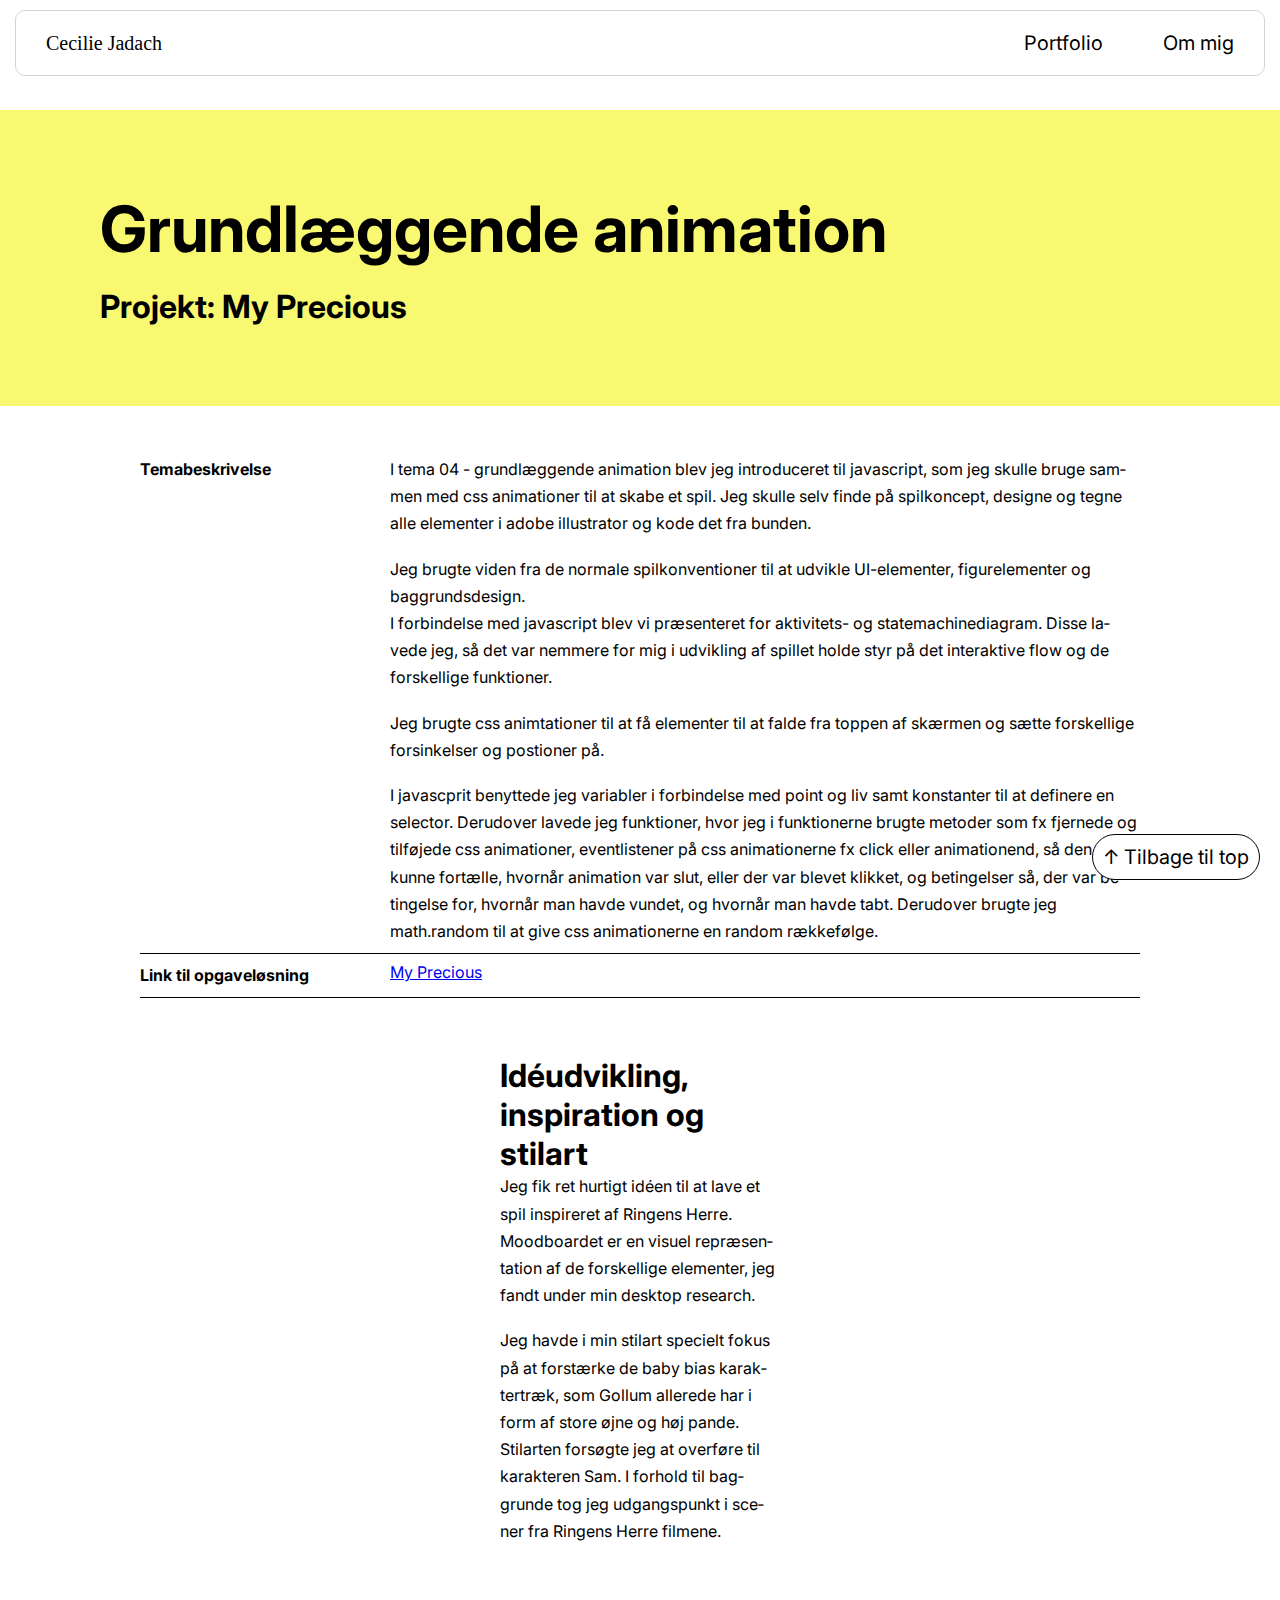
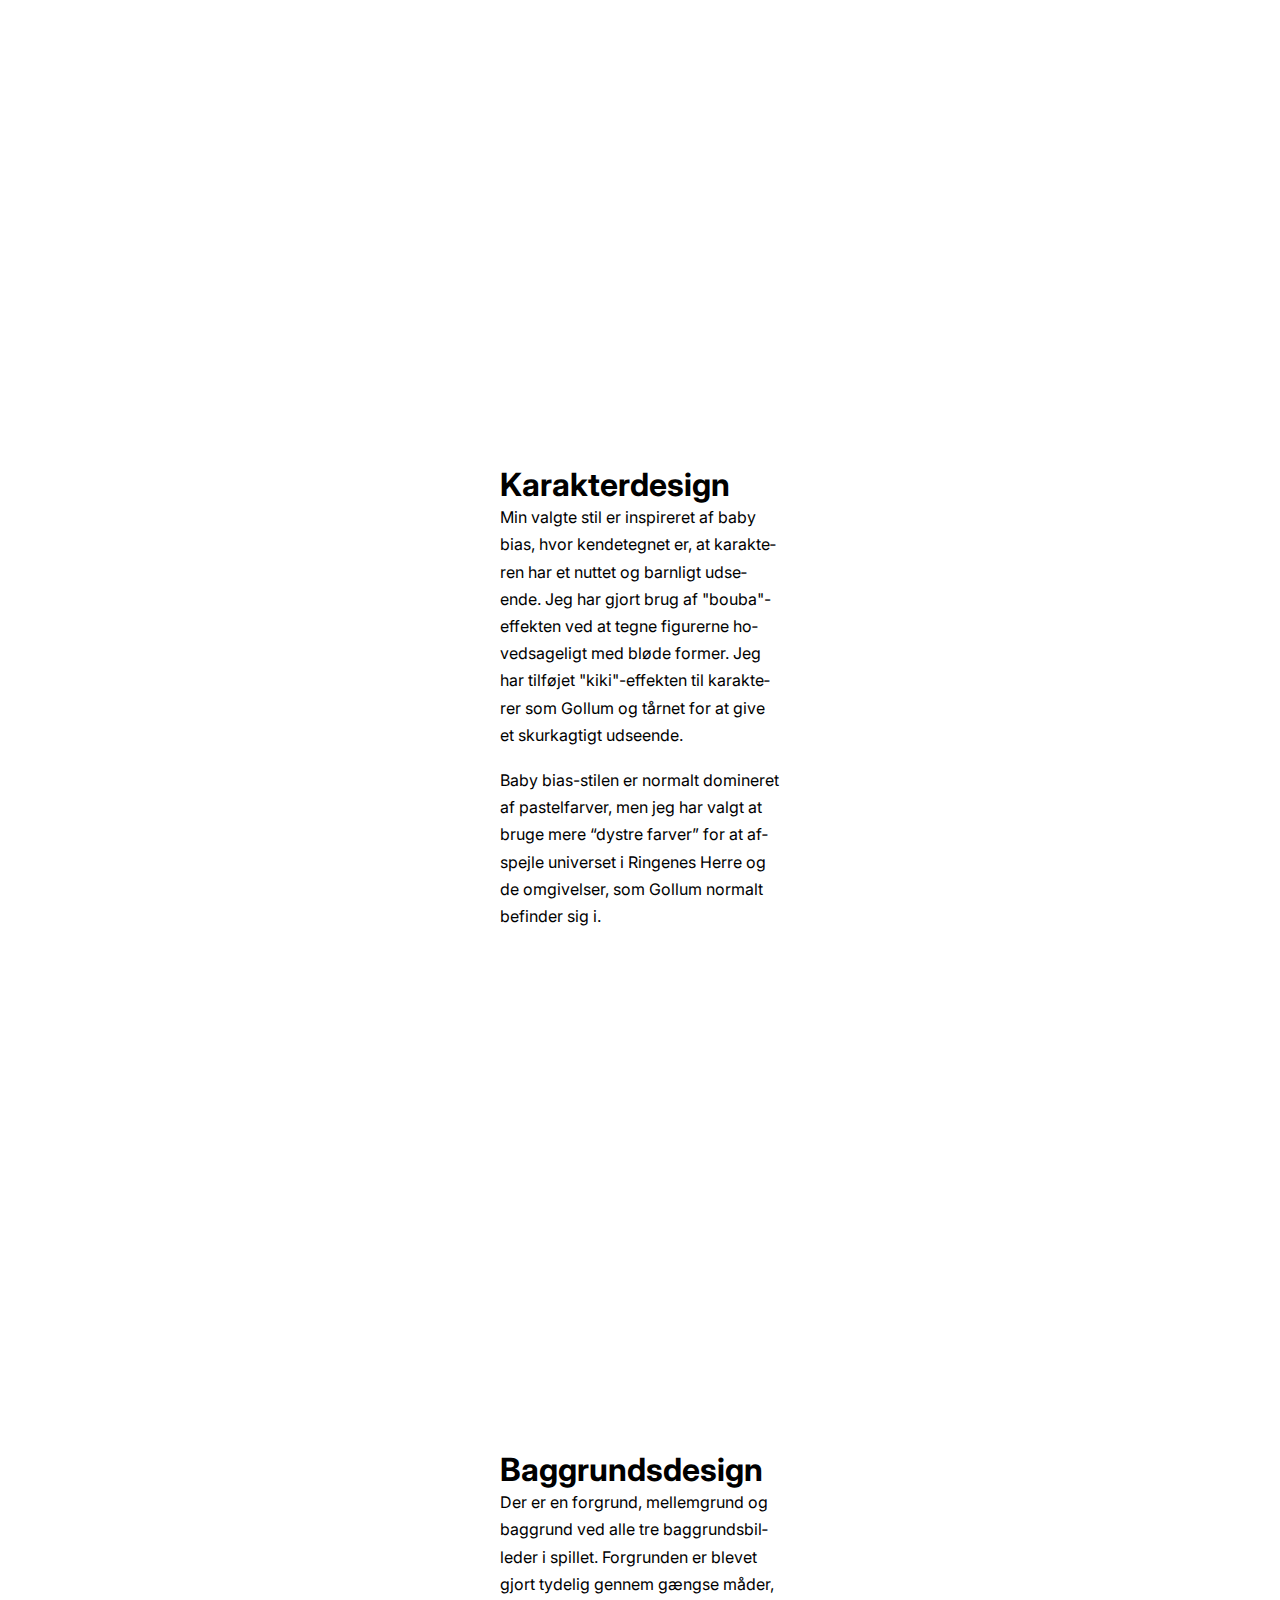
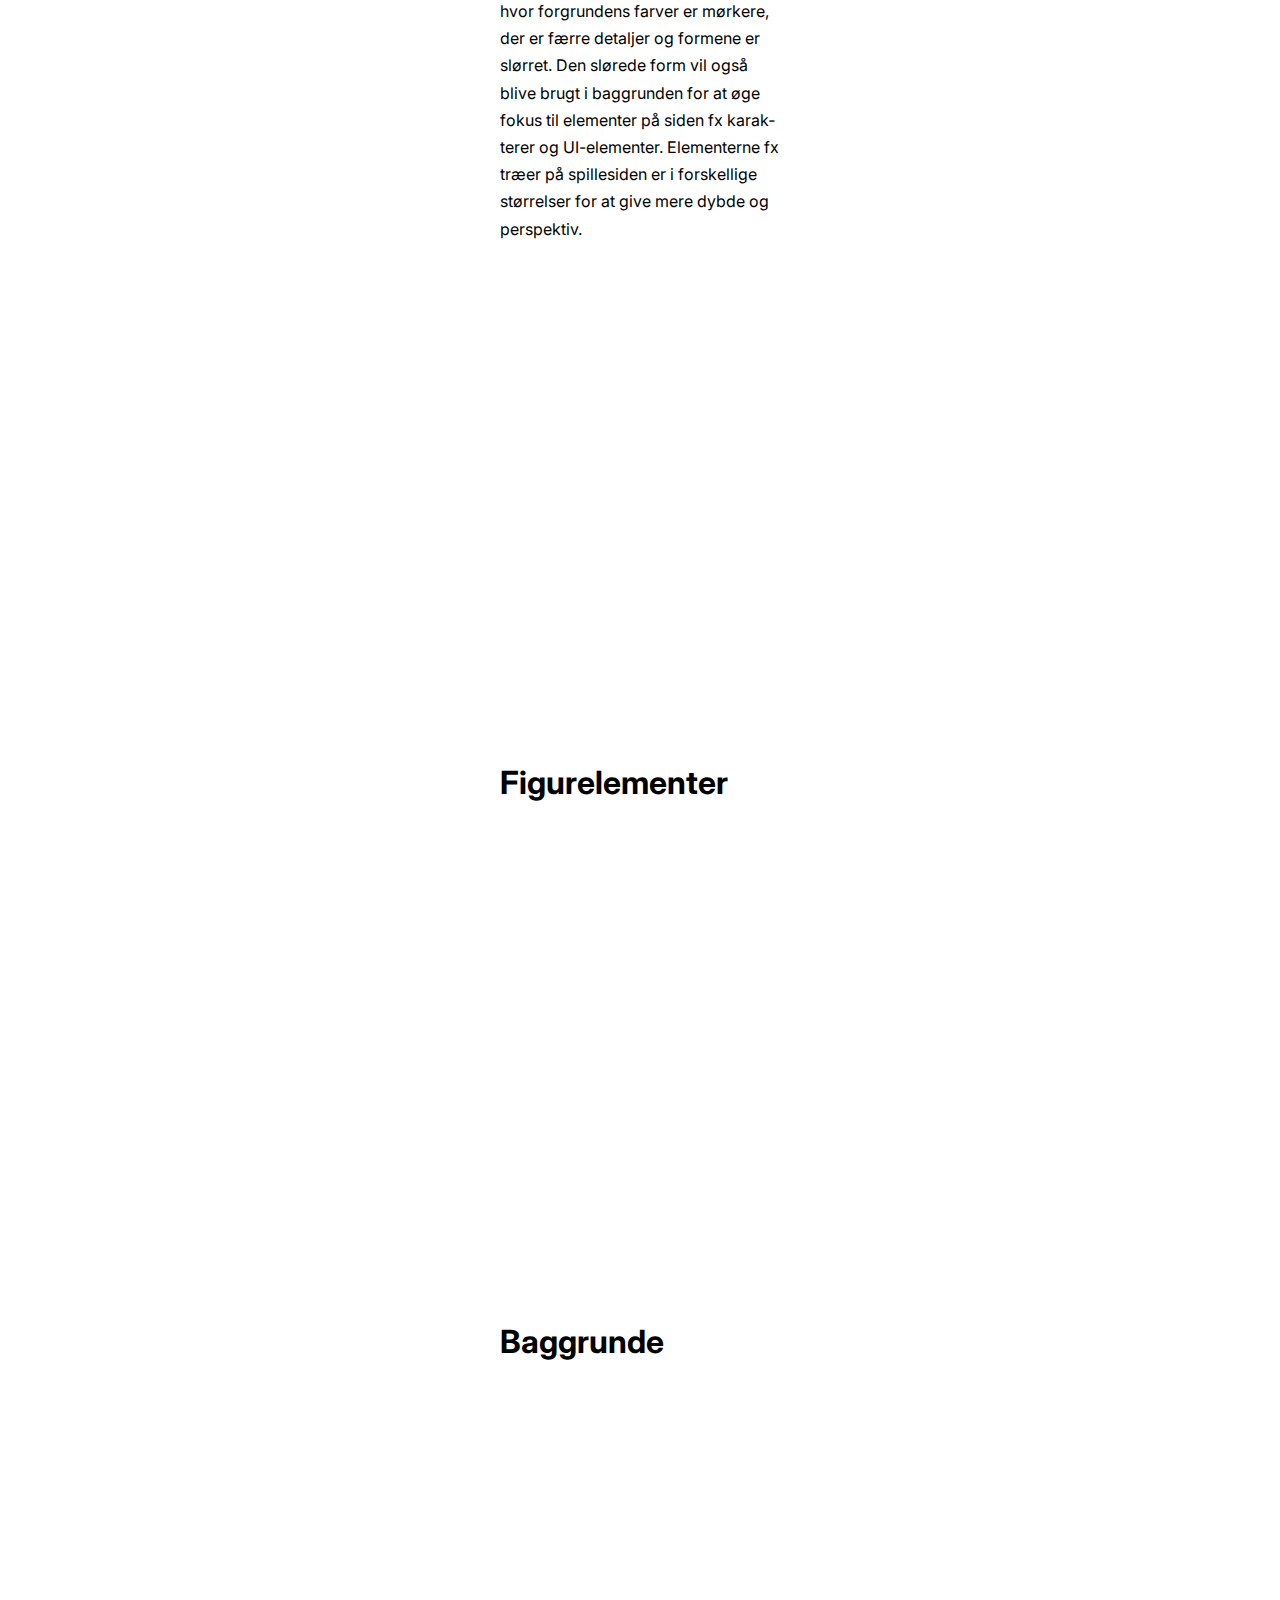
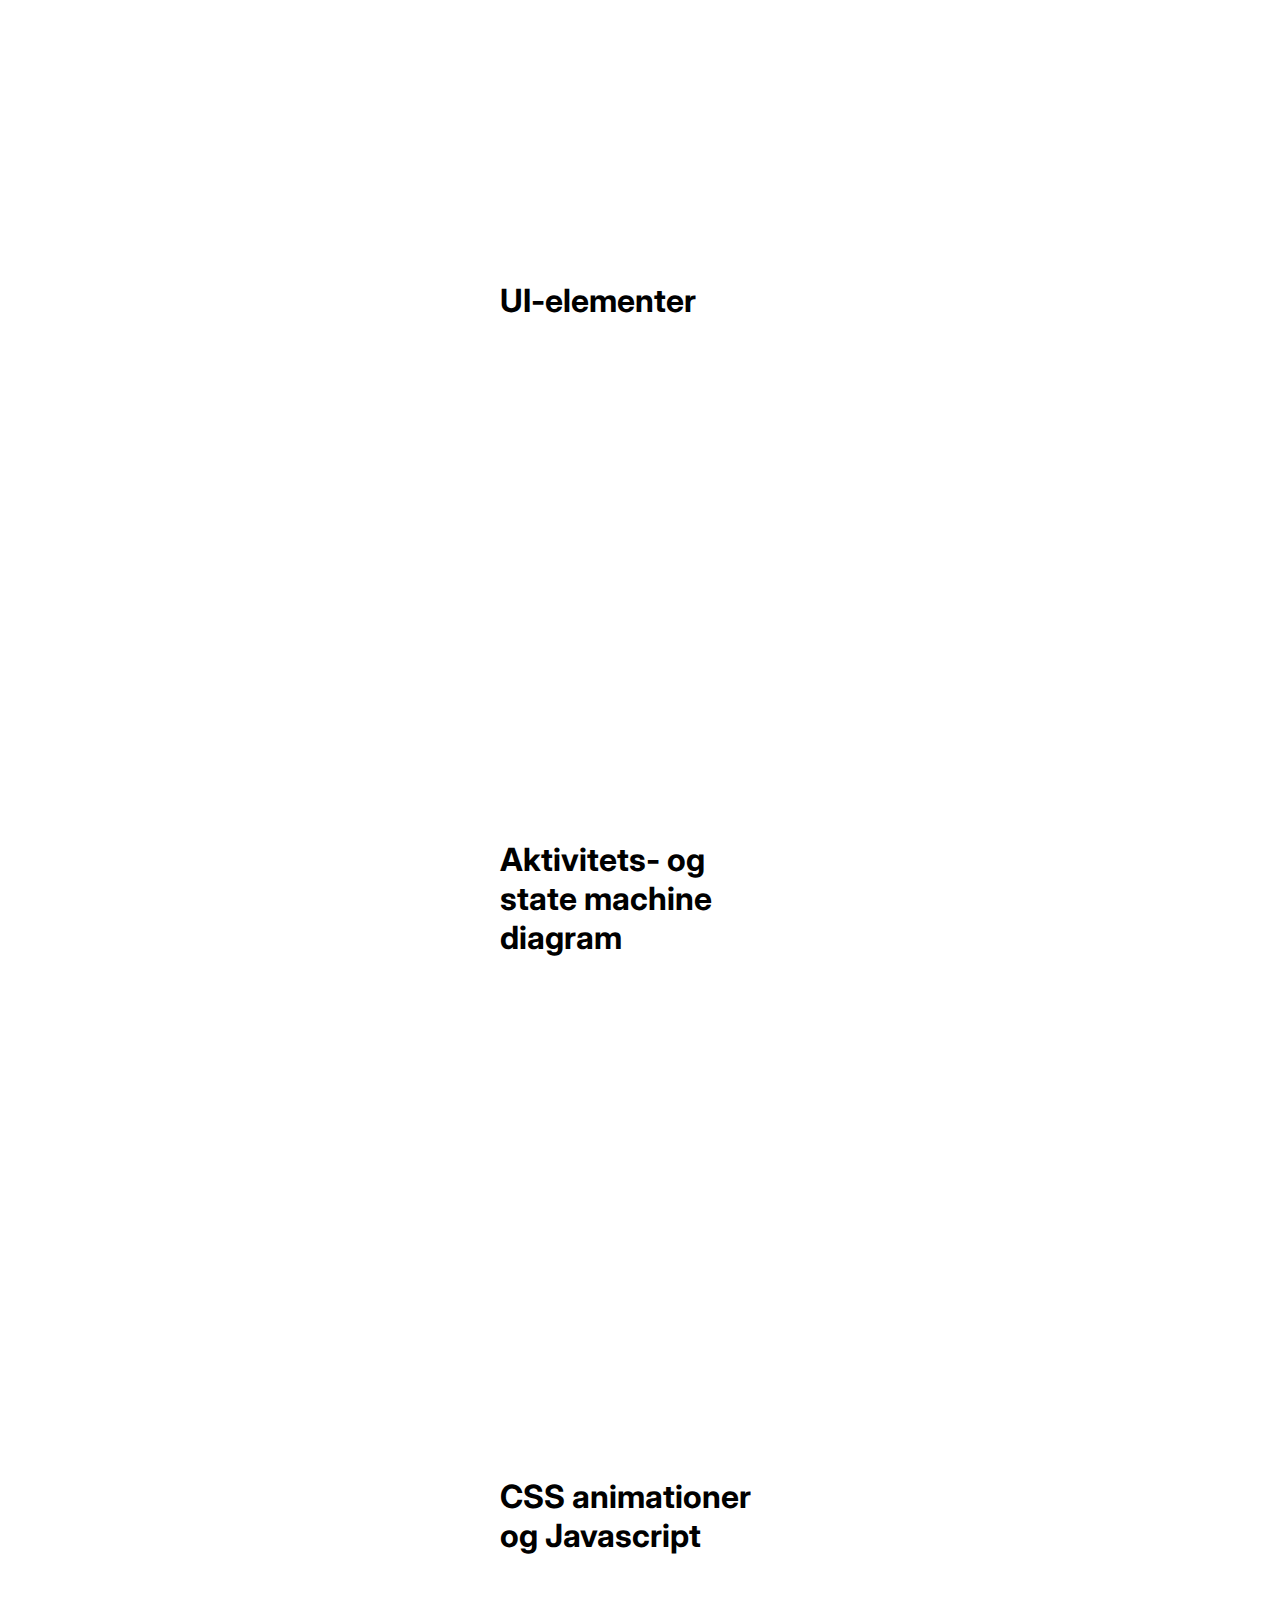
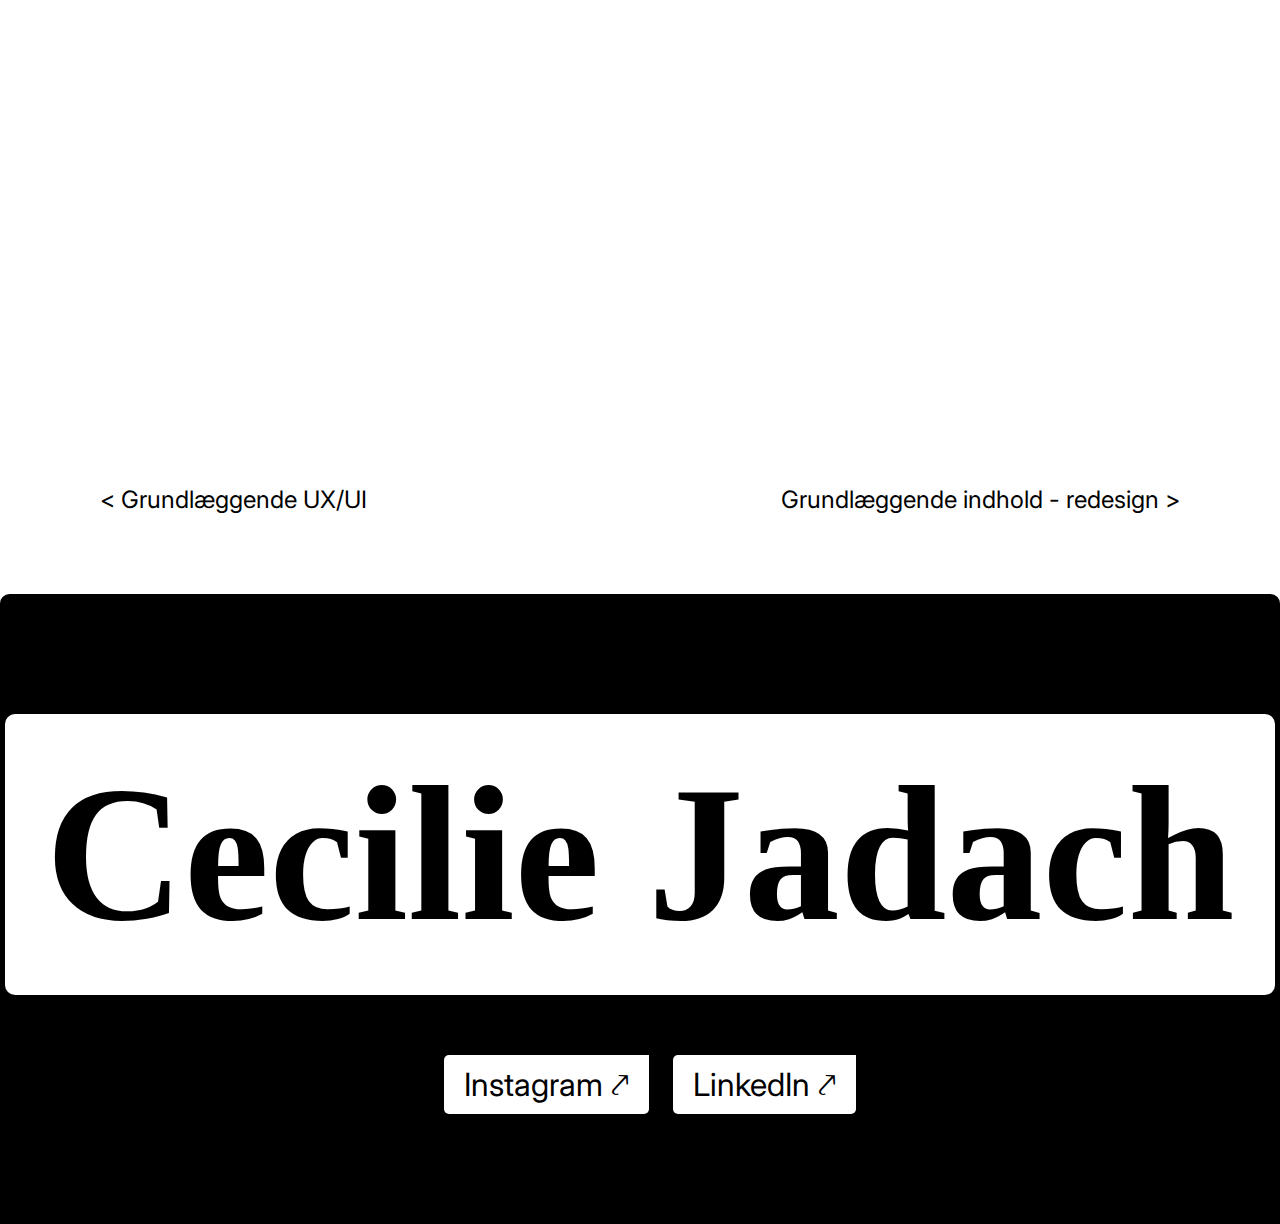
==== grundlaeggende_animation.html @ 8669ee61 "tilføjet indhold til redesign" ====
<!DOCTYPE html>
<html lang="da">

<head>
    <meta charset="UTF-8">
    <meta name="viewport" content="width=device-width, initial-scale=1.0">
    <title>Grundlæggende animation</title>
    <link rel="stylesheet" href="generel.css">
    <link rel="stylesheet" href="layout.css">
    <link rel="preconnect" href="https://fonts.googleapis.com">
    <link rel="preconnect" href="https://fonts.gstatic.com" crossorigin>
    <link href="https://fonts.googleapis.com/css2?family=Inter:wght@300;400;700&display=swap" rel="stylesheet">
</head>

<body>
    <header>
        <div class="container">
            <a class="logo" href="index.html">Cecilie Jadach</a>
            <nav>
                <a href="portfolio.html">Portfolio</a>
                <a href="om_mig.html">Om mig</a>
            </nav>
            <button class="hamburger">
                <span class="bar"></span>
            </button>
        </div>
    </header>
    <nav class="mobile-nav">
        <a href="portfolio.html">Portfolio</a>
        <a href="om_mig.html">Om mig</a>
    </nav>
    <a id="top"></a>
    <main class="cv">
        <div class="introduktion-wrapper-4" id="web">
            <h1>Grundlæggende animation</h1>
            <h3>Projekt: My Precious</h3>
        </div>
        <div class="div_flex">
            <div class="row">
                <div class="opgave">
                    <p>Temabeskrivelse</p>
                </div>
                <div>
                    <p>I tema 04 - grundlæggende animation blev jeg introduceret til javascript, som jeg skulle bruge
                        sammen med css
                        animationer
                        til at skabe et spil. Jeg skulle selv finde på spilkoncept, designe og tegne alle elementer i
                        adobe
                        illustrator og kode det fra bunden.</p><br>

                    <p>Jeg brugte viden fra de normale spilkonventioner til at
                        udvikle UI-elementer, figurelementer og baggrundsdesign.</p>

                    <p>I forbindelse med javascript blev vi præsenteret for aktivitets-
                        og statemachinediagram. Disse lavede jeg, så det var nemmere for mig i udvikling af spillet
                        holde styr på det interaktive flow og de forskellige funktioner.</p><br>
                    <p>Jeg brugte css animtationer til at få elementer til at falde fra toppen af skærmen og sætte
                        forskellige forsinkelser og postioner på.</p><br>
                    <p>I javascprit benyttede jeg variabler i forbindelse med point og liv samt konstanter til at
                        definere en selector. Derudover lavede jeg funktioner, hvor jeg i funktionerne brugte
                        metoder som fx fjernede og
                        tilføjede css animationer, eventlistener på css animationerne fx click eller animationend, så
                        den kunne fortælle, hvornår animation var slut, eller der var blevet klikket, og betingelser så,
                        der var betingelse for, hvornår man havde vundet, og hvornår man havde tabt. Derudover brugte
                        jeg math.random til at give css animationerne en random rækkefølge.</p>
                </div>
            </div>
            <div class="row">
                <div class="opgave">
                    <p>Link til opgaveløsning</p>
                </div>
                <div>
                    <a href="https://ceciliejadach.dk/kea/04_animation/website/index.html">My Precious</a>
                </div>
            </div>
        </div>
        <div class="con_3">
            <h1>Idéudvikling, inspiration og stilart</h1>
            <p>Jeg fik ret hurtigt idéen til at lave et spil inspireret af Ringens Herre.
                Moodboardet er en visuel repræsentation af de forskellige elementer, jeg fandt
                under min desktop research.</p><br>
            <p>Jeg havde i min stilart specielt fokus på at forstærke de baby bias karaktertræk, som Gollum allerede har
                i
                form af store øjne og høj pande. Stilarten forsøgte jeg at overføre til karakteren Sam. I forhold til
                baggrunde tog jeg udgangspunkt i scener fra Ringens
                Herre
                filmene.
            </p>
        </div>
        <section class="animation-scroll">
            <div class="image reveal">
                <div class="cards">
                    <div class="text_card">
                        <img src="img/animation/animation_moodboard.webp" alt="moodboard">
                    </div>
                </div>
            </div>
        </section>


        <div class="con_3">
            <h1>Karakterdesign</h1>
            <p>Min valgte stil er inspireret af baby bias, hvor kendetegnet er, at karakteren har et nuttet og barnligt
                udseende. Jeg har gjort brug af
                "bouba"-effekten
                ved at tegne figurerne hovedsageligt med bløde former. Jeg har
                tilføjet "kiki"-effekten til karakterer som Gollum og tårnet for at give et skurkagtigt udseende.</p>
            <br>
            <p>Baby bias-stilen er normalt
                domineret af pastelfarver, men jeg har valgt at bruge mere “dystre
                farver” for at afspejle universet i Ringenes Herre og de omgivelser, som
                Gollum
                normalt befinder sig i.</p>
        </div>
        <section class="animation-scroll">
            <div class="image reveal">
                <div class="cards">
                    <div class="text_card">
                        <img src="img/animation/gollum_skitse.webp" alt="gollum">
                    </div>
                    <div class="text_card">
                        <img src="img/animation/sursam_skitse.webp" alt="Sur sam">
                    </div>
                    <div class="text_card">
                        <img src="img/animation/sam_m_ring_skitse.webp" alt="sam der står med ringen i hånden">
                    </div>
                </div>
            </div>
        </section>
        <div class="con_3">
            <h1>Baggrundsdesign</h1>
            <p>Der er en forgrund, mellemgrund og baggrund ved alle tre baggrundsbilleder i
                spillet. Forgrunden er blevet gjort tydelig gennem gængse måder, hvor forgrundens farver
                er mørkere, der er færre detaljer og formene er slørret. Den slørede form vil også
                blive brugt i baggrunden for at øge fokus til elementer på siden fx karakterer og UI-elementer.
                Elementerne fx træer på spillesiden er i forskellige
                størrelser for at give mere dybde og perspektiv.</p>
        </div>
        <section class="animation-scroll">
            <div class="image reveal">
                <div class="cards">
                    <div class="text_card">
                        <img src="img/animation/startskaerm.webp" alt="startskærm">
                    </div>
                    <div class="text_card">
                        <img src="img/animation/spilskaerm.webp" alt="spilskærm">
                    </div>
                    <div class="text_card">
                        <img src="img/animation/slutskaerm.webp" alt="slutskærm">
                    </div>
                </div>
            </div>
        </section>
        <div class="con_3">
            <h1>Figurelementer</h1>
        </div>
        <section class="animation-scroll">
            <div class="image reveal">
                <div class="cards">
                    <div class="text_card">
                        <img src="img/animation/svg/gollum.svg" alt="gollum svg">
                    </div>
                    <div class="text_card">
                        <img src="img/animation/svg/gollum_m_ring.svg" alt="gollum med ring svg">
                    </div>
                    <div class="text_card">
                        <img src="img/animation/svg/sad_gollum.svg" alt="gollum som er ked af det svg">
                    </div>
                    <div class="text_card">
                        <img src="img/animation/svg/angry_sam.svg" alt="sur sam svg">
                    </div>
                    <div class="text_card">
                        <img src="img/animation/svg/sam_m_ring.svg" alt="sam med ringen i hånden svg">
                    </div>
                </div>
            </div>
        </section>
        <div class="con_3">
            <h1>Baggrunde</h1>
        </div>
        <section class="animation-scroll">
            <div class="image reveal">
                <div class="cards">
                    <div class="text_card">
                        <img src="img/animation/svg/start_screen.svg" alt="startskærm svg">
                    </div>
                    <div class="text_card">
                        <img src="img/animation/svg/spilskaerm_u_figur.svg" alt="spilskærm svg">
                    </div>
                    <div class="text_card">
                        <img src="img/animation/svg/slutskaerm.svg" alt="slutskærm svg">
                    </div>
                </div>
            </div>
        </section>
        <div class="con_3">
            <h1>UI-elementer</h1>
        </div>
        <section class="animation-scroll">
            <div class="image reveal">
                <div class="cards">
                    <div class="text_card">
                        <img src="img/animation/svg/ring.svg" alt="ring svg">
                    </div>
                    <div class="text_card">
                        <img src="img/animation/svg/fyldt_hjerte.svg" alt="fyldt hjerte svg">
                    </div>
                    <div class="text_card">
                        <img src="img/animation/svg/fyldt_svaerd.svg" alt="fyldt sværd svg">
                    </div>
                    <div class="text_card">
                        <img src="img/animation/svg/stor_play_knap.svg" alt="stor play knap svg">
                    </div>
                    <div class="text_card">
                        <img src="img/animation/svg/menu_button.svg" alt="menu knap svg">
                    </div>
                </div>
            </div>
        </section>
        <div class="con_3">
            <h1>Aktivitets- og state machine diagram</h1>
        </div>
        <section class="animation-scroll">
            <div class="image reveal">
                <div class="cards">
                    <div class="text_card">
                        <img src="img/animation/aktivitetsdiagram2.webp" alt="aktivitetsdiagram">
                    </div>
                    <div class="text_card">
                        <img src="img/animation/state_machine_diagram.webp" alt="state machine diagram">
                    </div>
                </div>
            </div>
        </section>
        <div class="con_3">
            <h1>CSS animationer og Javascript</h1>
        </div>
        <section class="animation-scroll">
            <div class="image reveal">
                <div class="cards">
                    <div class="text_card">
                        <img src="img/animation/css_animation.webp" alt="css animation">
                    </div>
                    <div class="text_card">
                        <img src="img/animation/javascript.webp" alt="javascript">
                    </div>
                    <div class="text_card">
                        <img src="img/animation/javascript_betingelser.webp" alt="javascript betingelser">
                    </div>
                </div>
            </div>
        </section>


        <div class="div_links">
            <a href="grundlaeggende_ux.html"> &lt; Grundlæggende UX/UI</a>
            <a href="grundlaeggende_indhold_redesign.html">Grundlæggende indhold - redesign &gt;</a>
        </div>
        <a href="#top" id="scrollTopBtn" title="Til toppen">&#8593; Tilbage til top</a>
    </main>
    <footer>
        <section>
            <div class="footer-wrapper">
                <div class="footer-headline">
                    <h1>Cecilie Jadach</h1>
                </div>
                <div class="footer-content">
                    <a href="#">Instagram &#10532;</a>
                    <a href="#">LinkedIn &#10532;</a>
                </div>
            </div>
        </section>
    </footer>
    <script src="java.js"></script>
</body>

</html>
---- generel.css ----
* {
  padding: 0;
  margin: 0;
  box-sizing: border-box;
}

img,
video {
  width: 100%;
  height: auto;
  display: block;
}

@font-face {
  font-family: house;
  src: url("font/houseofmontaguedemo-webfont.woff");
  src: url("font/houseofmontaguedemo-webfont.woff2");
}

h2,
h3,
p,
a,
.con_3 h1 {
  font-family: "Inter", sans-serif;
}

/*-----------NAVIGATION-----------*/

/* Placering af header  */
header {
  position: fixed;
  top: 0;
  left: 0;
  width: 100%;
  z-index: 99;
  margin: 0 auto;
}

/* Kategorierne og logo skal være i hver deres ende */
header .container {
  padding: 10px 15px;
  display: flex;
  background: white;
  justify-content: space-between;
  align-items: center;
  margin: 10px 15px 0 15px;
  border-radius: 10px;
  border: lightgrey 1px solid;
}

/* Stil af navigations links */
header .container a {
  color: inherit;
  font-size: 20px;
  text-decoration: none;
}

nav {
  display: grid;
  grid-gap: 60px;
  grid-template-columns: repeat(2, auto);
  color: black;
}

nav a {
  color: black;
  font-size: 20px;
  text-decoration: none;
}

nav a:hover {
  text-decoration: underline;
}

@media (max-width: 767px) {
  nav {
    display: none;
  }
}

@media (max-width: 767px) {
  .container {
    padding-left: 30px;
    padding-right: 30px;
  }
}

.logo {
  font-family: house;
}

/* Position og stil af hamburger menu */
.hamburger {
  position: relative;
  display: block;
  width: 35px;
  cursor: pointer;
  appearance: none;
  background: none;
  outline: none;
  border: none;
  z-index: 100;
}

/* Stil af hamburger streger */
.hamburger .bar,
.hamburger:after,
.hamburger:before {
  content: "";
  display: block;
  width: 100%;
  height: 5px;
  background-color: black;
  margin: 6px 0px;
  transition: 0.4s;
  border-radius: 5px;
}

/* Hamburger streger som danner et kryds ved klik */
.hamburger.is-active:before {
  transform: rotate(-45deg) translate(-8px, 6px);
}

.hamburger.is-active:after {
  transform: rotate(45deg) translate(-9px, -8px);
}

.hamburger.is-active .bar {
  opacity: 0;
}

/* Side som slider ind ved klik på hamburger menu */
.mobile-nav {
  position: fixed;
  top: 0;
  left: 100%;
  width: 100%;
  min-height: 100vh;
  display: block;
  z-index: 98;
  background-color: white;
  padding-top: 120px;
  transition: 0.4s;
}

.mobile-nav.is-active {
  left: 0;
}

/* Stil af mobil navigation links */
.mobile-nav a {
  display: block;
  width: 100%;
  max-width: 200px;
  margin: 0 auto 16px;
  text-align: center;
  padding: 10px 10px;
  color: black;
  text-decoration: none;
  border-radius: 25px;
}

.mobile-nav a:hover {
  text-decoration: underline;
}

@media (min-width: 768px) {
  .mobile-nav {
    display: none;
  }

  .hamburger {
    display: none;
  }
}

/*-----------FORSIDE-----------*/

/* Stil af hero section  */
/* body {
  background-image: url(img/baggrund.svg);
  background-size: cover;
  background-repeat: no-repeat;
} */

/* Container til min tekst animation */
.hero-wrapper .marquee,
.marquee-wrapper .marquee-2 {
  display: flex;
  justify-content: flex-start;
  overflow: hidden;
  margin-top: 150px;
}

/* Stil for h1 og animation */
.marquee h1 {
  text-transform: uppercase;
  font-size: 10rem;
  font-family: house;
  white-space: nowrap;
  padding: 0 6rem;
  letter-spacing: 4px;
  animation-name: move;
  animation-duration: 12s;
  animation-iteration-count: infinite;
  animation-timing-function: linear;
}

/* Keyframe for min tekst animation */
@keyframes move {
  0% {
    transform: translateX(0);
  }

  100% {
    transform: translateX(-100%);
  }
}

.hero-figur-container {
  z-index: 1;
  width: 90vw;
  height: 52vw;
  align-items: flex-end;
  margin-left: auto;
  margin-right: auto;
  display: flex;
  position: absolute;
  top: auto;
  /* bottom: 0%; */
  left: 0%;
  right: 0%;
}

.about-wrapper {
  z-index: 1;
  min-height: 40vh;
  color: #fff;
  background-color: #050505;
  border-top-left-radius: 0.6rem;
  border-top-right-radius: 0.6rem;
  margin-top: 100px;
  padding: 0 15px 30px 15px;
}

.about-headline {
  color: white;
  font-size: 2.5rem;
  padding-top: 30px;
  font-family: "Inter", sans-serif;
}

.about-content p {
  color: white;
  font-size: 1.2rem;
  letter-spacing: 1px;
  line-height: 2rem;
  margin-top: 30px;
  margin-bottom: 50px;
  hyphens: auto;
}

.about-wrapper a {
  text-decoration: none;
  color: black;
  background-color: #f9f871;
  padding: 10px 20px;
  border-radius: 25px;
  font-size: 1.1rem;
}

.project-headline {
  padding-top: 30px;
  padding-bottom: 30px;
  background: white;
}

.project-headline h1 {
  font-size: 2.5rem;
  font-family: "Inter", sans-serif;
}

.project_2,
.project_3,
.project_4,
.project_5,
.project_6 {
  color: #050505;
  padding: 30px 15px;
}

.project_2 {
  background: #f2fedc;
}

.project_3,
.project_5 {
  background-color: #fbfaf0;
}

.project_4 {
  background-color: #f9f871;
}

.project_6 {
  background-color: #959366;
}

.project_2 h2,
.project_3 h2,
.project_4 h2,
.project_5 h2,
.project_6 h2 {
  font-size: 2rem;
  padding-top: 30px;
  padding-bottom: 30px;
}

.project_2 p,
.project_3 p,
.project_4 p,
.project_5 p,
.project_6 p {
  font-size: 1.2rem;
  margin-bottom: 30px;
  line-height: 2rem;
  hyphens: auto;
}

.project_2 a,
.project_3 a,
.project_4 a,
.project_5 a,
.project_6 a {
  text-decoration: none;
  color: black;
  background-color: white;
  padding: 10px 20px;
  border-radius: 25px;
  border: #050505 1px solid;
  font-size: 1.1rem;
}

.project_2 a:hover,
.project_3 a:hover,
.project_4 a:hover,
.project_5 a:hover,
.project_6 a:hover {
  background: black;
  color: white;
}

/*-----------FOOTER-----------*/
.footer-wrapper {
  text-align: center;
  background: black;
  padding-top: 50px;
  min-height: 40vh;
  border-top-left-radius: 0.6rem;
  border-top-right-radius: 0.6rem;
}

.footer-headline {
  font-family: house;
  background: white;
  max-width: fit-content;
  margin: 0 auto;
  padding: 10px 20px;
  border-radius: 10px;
}

.footer-content {
  margin-top: 70px;
}

.footer-content a {
  text-decoration: none;
  padding: 10px 20px;
  background: white;
  border-radius: 5px 0px 5px 5px;
  color: black;
  margin-left: 20px;
}

.footer-content a:hover {
  background: #f9f871;
  transition: 0.4ms;
  text-decoration: underline;
}

/* Stil for h1 og animation */
.marquee-2 h1 {
  font-size: 5rem;
  /* background: white; */
  background: #f9f871;
  font-family: house;
  white-space: nowrap;
  padding: 10px 6rem;
  letter-spacing: 4px;
  animation-name: move;
  animation-duration: 11s;
  animation-iteration-count: infinite;
  animation-timing-function: linear;
}

/*-----------PORTFOLIO-----------*/

#headline {
  margin-top: 100px;
}

/*-----------PROJEKTER-----------*/
.animation-scroll {
  min-height: 50vh;
  display: flex;
  justify-content: center;
  align-items: center;
}

section .cards {
  display: flex;
}

section .cards .text_card {
  margin: 20px;
  padding: 10px;
}

@media (max-width: 900px) {
  section .cards {
    flex-direction: column;
  }
}

.reveal {
  position: relative;
  transform: translateY(100px);
  opacity: 0;
  transition: all 2s ease;
}

.reveal.active {
  transform: translateY(0px);
  opacity: 1;
}

.introduktion-wrapper-2,
.introduktion-wrapper-3,
.introduktion-wrapper-4,
.introduktion-wrapper-5,
.introduktion-wrapper-6 {
  margin: 100px 0px 30px 0px;
  padding: 80px 15px 80px 15px;
}

.introduktion-wrapper-2 {
  background: #f2fedc;
}

.introduktion-wrapper-2 h3,
.introduktion-wrapper-3 h3,
.introduktion-wrapper-4 h3,
.introduktion-wrapper-5 h3,
.introduktion-wrapper-6 h3 {
  color: black;
}

.introduktion-wrapper-3,
.introduktion-wrapper-6 {
  background: #fbfaf0;
}

.introduktion-wrapper-4 {
  background: #f9f871;
}

.introduktion-wrapper-5 {
  background: #959366;
}

.introduktion-wrapper-2 h1,
.introduktion-wrapper-3 h1,
.introduktion-wrapper-4 h1,
.introduktion-wrapper-5 h1,
.introduktion-wrapper-6 h1 {
  color: black;
  margin-bottom: 20px;
  font-family: "Inter", sans-serif;
}

.div_flex {
  display: flex;
  max-width: 800px;
  margin: 50px auto;
  padding: 24px 20px 40px;
  flex-wrap: wrap;
}

.div_flex p {
  hyphens: auto;
  line-height: 1.7rem;
}

.row {
  display: flex;
  width: 100%;
  margin-bottom: 8px;
  padding-bottom: 8px;
  align-items: stretch;
  border-bottom: 1.5px solid black;
}

.opgave {
  width: 25%;
  flex: 0 0 auto;
  color: black;
  font-weight: bold;
}

.con_3 {
  margin: 50px 20px 30px 20px;
}

.con_3 p,
ul li {
  line-height: 1.7rem;
  hyphens: auto;
}

.color {
  background: #fbfaf0;
}

.div_links {
  display: flex;
  flex-direction: column;
}

.div_links a {
  color: black;
  text-decoration: none;
  text-align: center;
  margin-bottom: 20px;
  font-size: 1.5rem;
}

.div_links a:hover,
.back:hover {
  text-decoration: underline;
}

#scrollTopBtn {
  position: fixed;
  bottom: 20px;
  right: 20px;
  z-index: 99;
  font-size: 20px;
  text-decoration: none;
  padding: 10px;
  background-color: white;
  color: black;
  border-radius: 25px;
  border: black 1px solid;
}

#scrollTopBtn:hover {
  background-color: black;
  color: white;
}

/* Styling til ankerpunktet på toppen */
#top {
  display: block;
  position: relative;
  top: 0;
  left: 0;
  visibility: hidden;
}

/*-----------CV-----------*/
.cv {
  background: white;
  padding-top: 10px;
  padding-bottom: 10px;
}

.column_3 {
  margin: 100px 15px 50px 15px;
}

.navn h1,
h4 {
  font-family: "Inter", sans-serif;
}

.column_2 {
  margin-left: 15px;
  margin-right: 15px;
}

.grid_col_2 {
  display: grid;
  grid-template-columns: 1fr 2fr;
  gap: 30px;
}

.about {
  margin-bottom: 40px;
}

.kompetencer {
  margin-bottom: 40px;
}

hr {
  margin-top: 5px;
}

.line {
  border: 1px solid black;
  margin-bottom: 15px;
}

li {
  font-family: "Inter", sans-serif;
  line-height: 1.5rem;
}

.edu_con {
  margin-bottom: 30px;
}

.software-evner {
  display: flex;
  flex-direction: column;
}

.evne {
  margin-bottom: 15px;
  margin-left: 130px;
}

.evne p {
  margin: 5px 0;
}

.færdighedsbjælke {
  width: 200px;
  height: 15px;
  background-color: lightgray;
  border-radius: 5px;
}

.niveau {
  height: 100%;
  border-radius: 5px;
}

.niveau-80 {
  width: 50%;
  background-color: #002eff;
}

.niveau-90 {
  width: 90%;
  background-color: #002eff;
}
---- layout.css ----
@media (min-width: 800px) {
  /* --------FORSIDE-------- */
  .marquee h1 {
    font-size: 30rem;
  }

  header .container {
    padding: 20px 30px;
  }

  .hero-figur-container {
    width: 55vw;
    height: 35.7vw;
  }

  .about-wrapper {
    display: grid;
    grid-template-columns: 1fr 1fr;
    padding-top: 40px;
    padding-left: 30px;
    padding-right: 30px;
  }

  .about-wrapper a {
    width: fit-content;
  }

  .project-headline h1 {
    font-size: 5rem;
  }

  .project_2,
  .project_3,
  .project_4,
  .project_5,
  .project_6 {
    display: grid;
    grid-template-columns: 1fr 1fr;
    gap: 25px;
    padding-left: 200px;
    padding-right: 200px;
    min-height: 70vh;
    align-items: center;
  }

  .project_2 p,
  .project_3 p,
  .project_4 p,
  .project_5 p,
  .project_6 p {
    max-width: 500px;
  }

  .footer-wrapper {
    min-height: 70vh;
  }

  .footer-headline {
    font-size: 6rem;
    padding: 30px 40px;
    margin-top: 70px;
  }

  .footer-content a {
    font-size: 2rem;
  }

  .footer-content a:hover {
    background: #f9f871;
    transition: 0.4ms;
    text-decoration: underline;
  }

  /* --------PROJEKTER-------- */

  .div_flex {
    max-width: 1000px;
    padding: 0;
  }

  .introduktion-wrapper-2,
  .introduktion-wrapper-3,
  .introduktion-wrapper-4,
  .introduktion-wrapper-5,
  .introduktion-wrapper-6 {
    padding-left: 100px;
  }

  .introduktion-wrapper-2 h1,
  .introduktion-wrapper-3 h1,
  .introduktion-wrapper-4 h1,
  .introduktion-wrapper-5 h1,
  .introduktion-wrapper-6 h1 {
    font-size: 4rem;
  }

  .introduktion-wrapper-2 h3,
  .introduktion-wrapper-3 h3,
  .introduktion-wrapper-4 h3,
  .introduktion-wrapper-5 h3,
  .introduktion-wrapper-6 h3 {
    font-size: 2rem;
  }

  .animation-scroll {
    margin: 0 200px;
  }

  .color {
    margin-left: 0;
    margin-right: 0;
    margin-bottom: 30px;
  }

  .con_1 h1 {
    font-size: 4rem;
  }

  .con_2 {
    margin: 100px 400px;
    grid-template-columns: 1fr 2fr;
  }

  .con_3 {
    margin: 40px 500px 30px 500px;
  }

  .div_links {
    display: flex;
    flex-direction: row;
    justify-content: space-between;
    margin: 50px 100px;
  }

  .small img {
    max-width: 400px;
  }

  /* --------CV-------- */
  .col_container {
    margin: 200px 250px 100px 250px;
  }

  .column_3 {
    display: grid;
    grid-template-columns: repeat(3, 1fr);
    gap: 30px;
  }

  .column_2 {
    display: grid;
    grid-template-columns: 1fr 2fr;
    gap: 100px;
  }

  .grid_col_2 {
    display: grid;
    grid-template-columns: 1fr 2fr;
  }

  .about {
    margin-bottom: 40px;
  }

  .kompetencer {
    margin-bottom: 40px;
  }

  .black {
    color: black;
  }

  .line {
    border: 1px solid black;
  }

  .evne {
    margin-left: 0px;
  }

  /* --------PORTFOLIO-------- */
  .project-wrapper {
    display: grid;
    grid-template-columns: 1fr 1fr;
    gap: 30px;
  }

  .grid {
    min-height: unset;
    padding-left: 20px;
    padding-right: 20px;
    transition: transform 0.3s; /*overgangseffekt */
  }

  .grid:hover {
    transform: scale(1.02);
  }
}
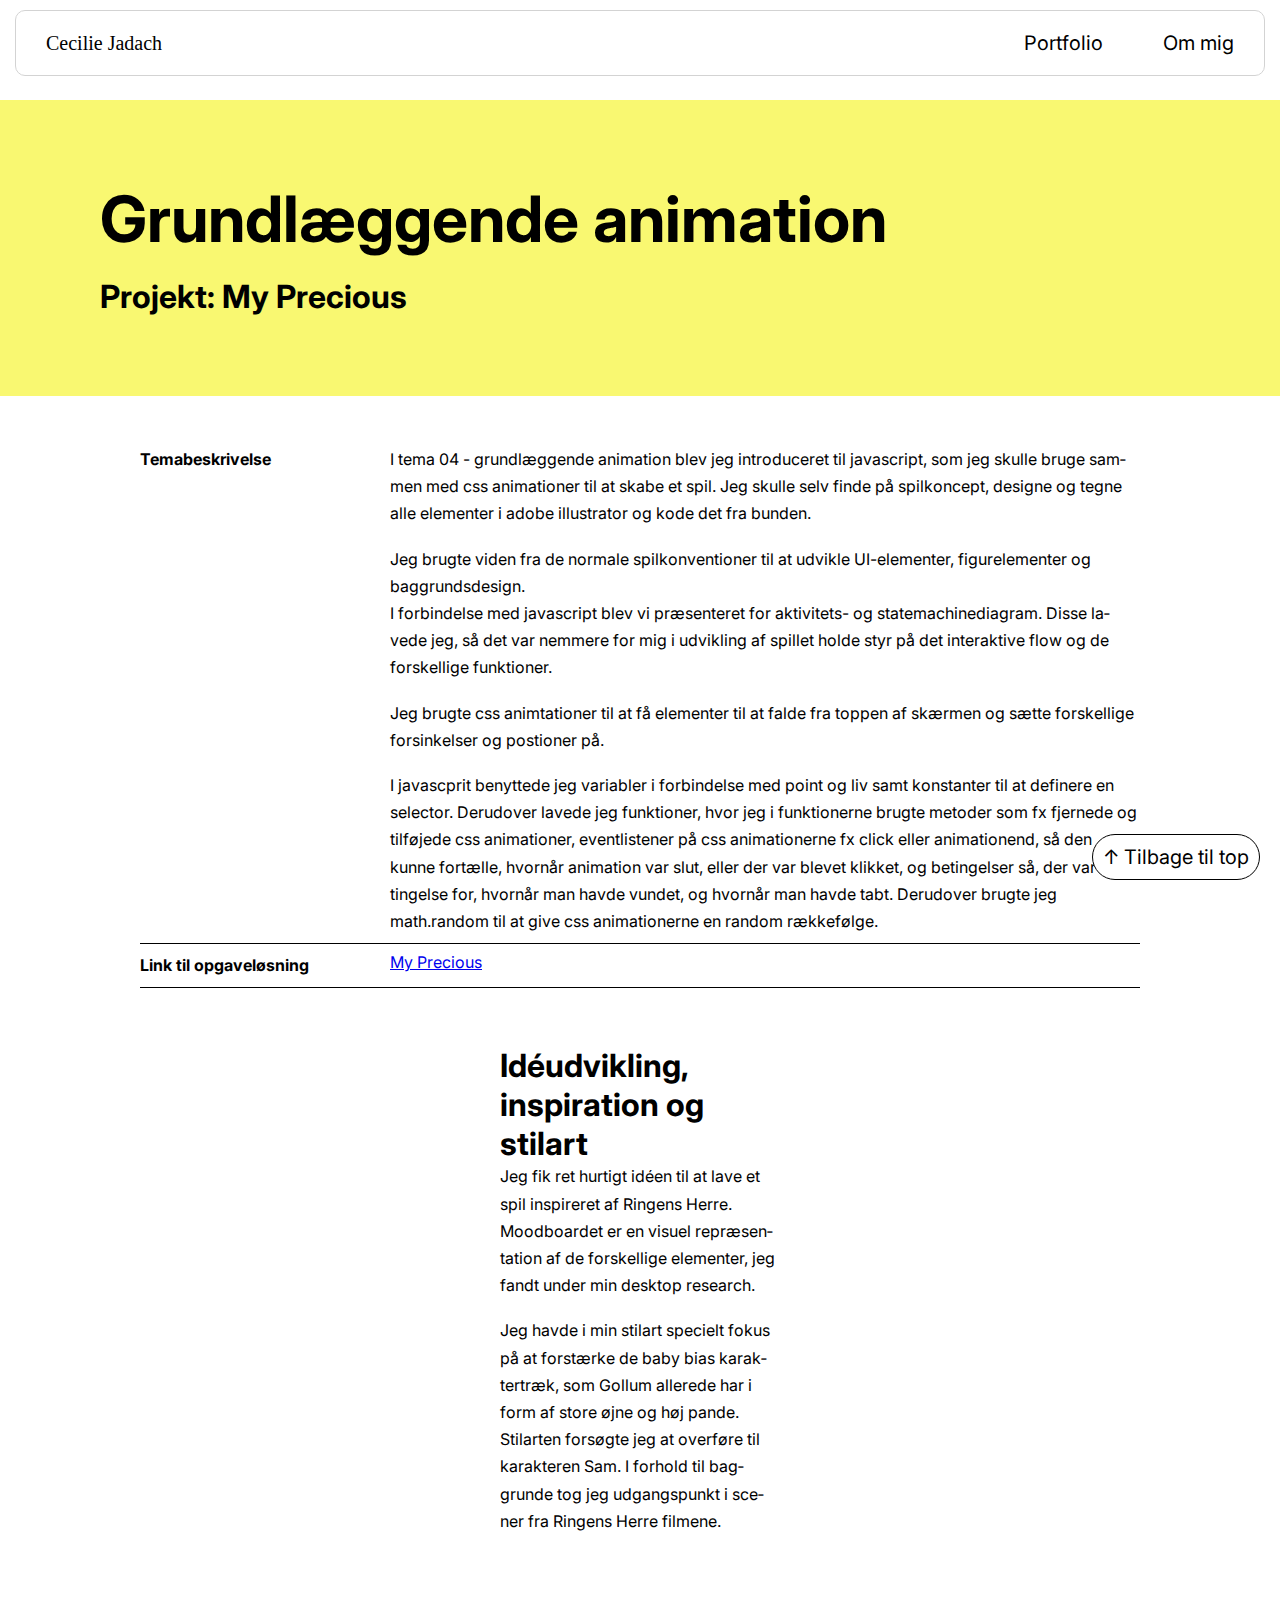
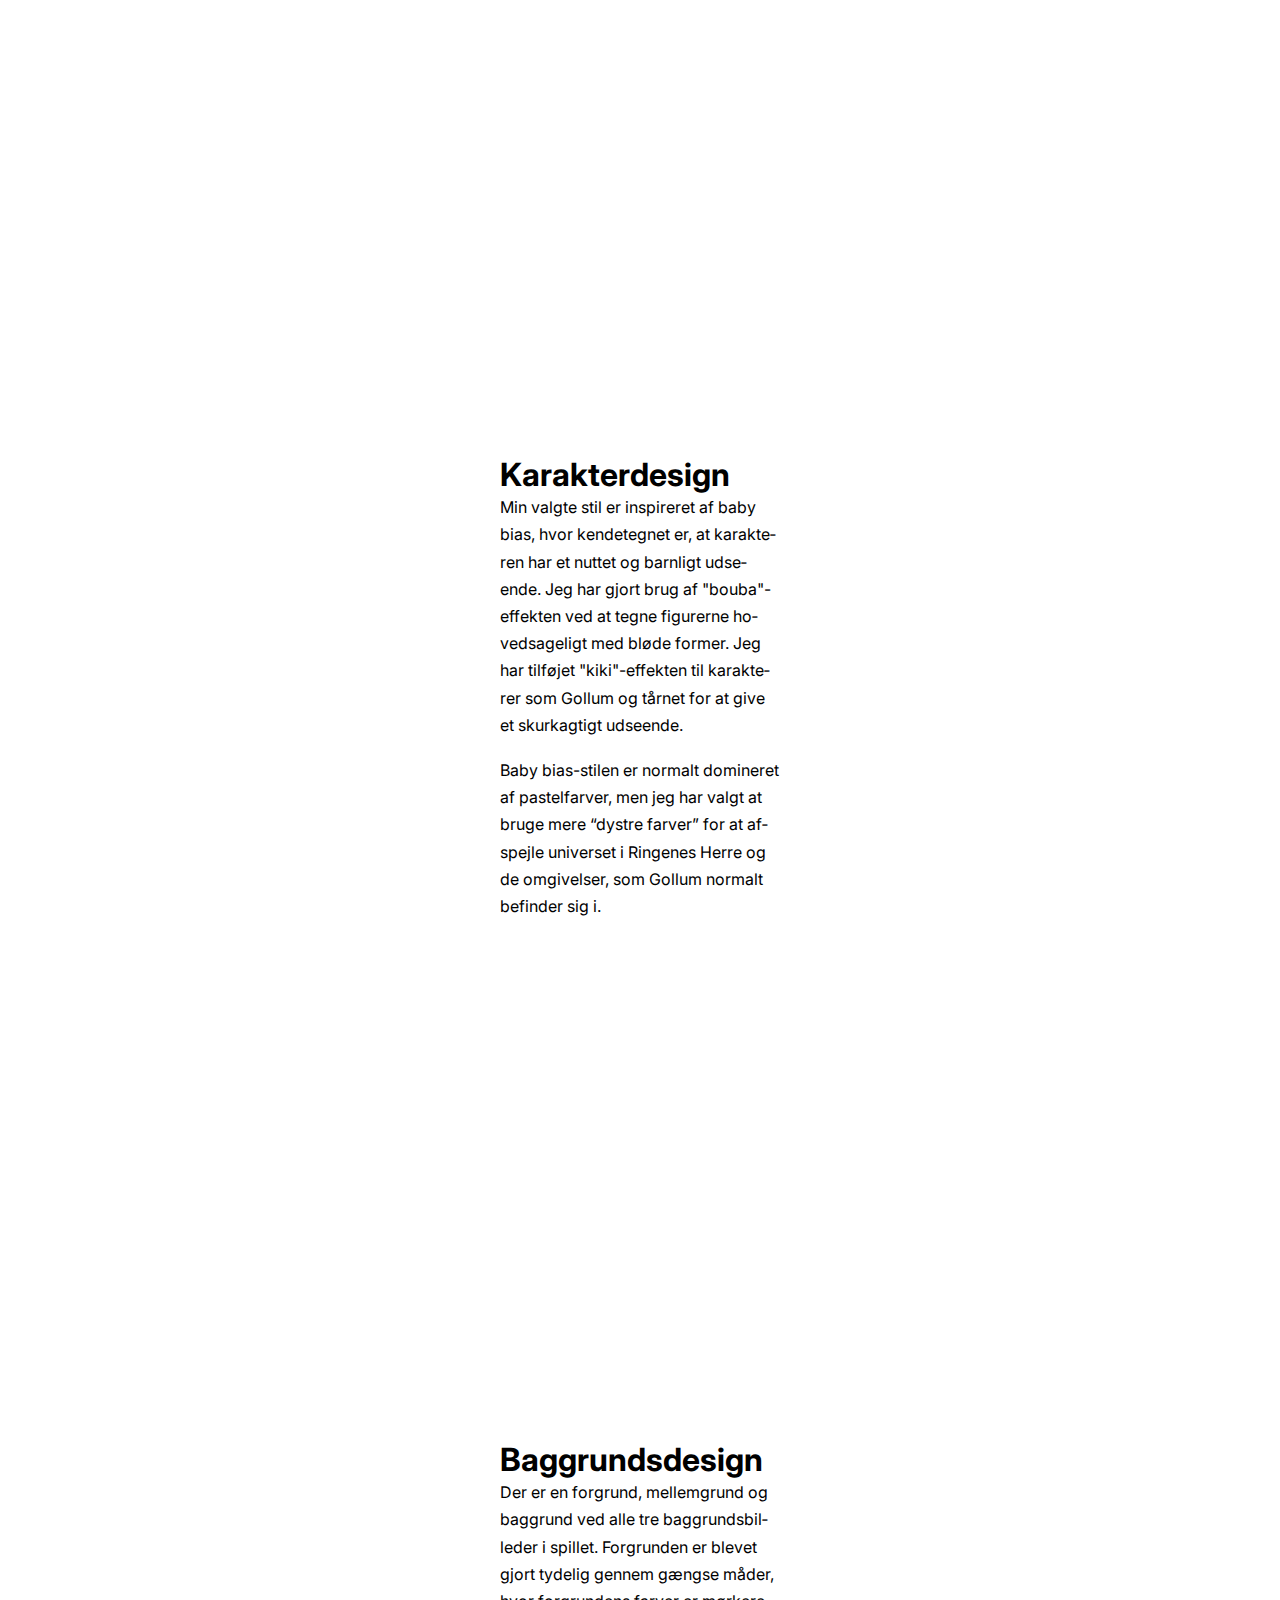
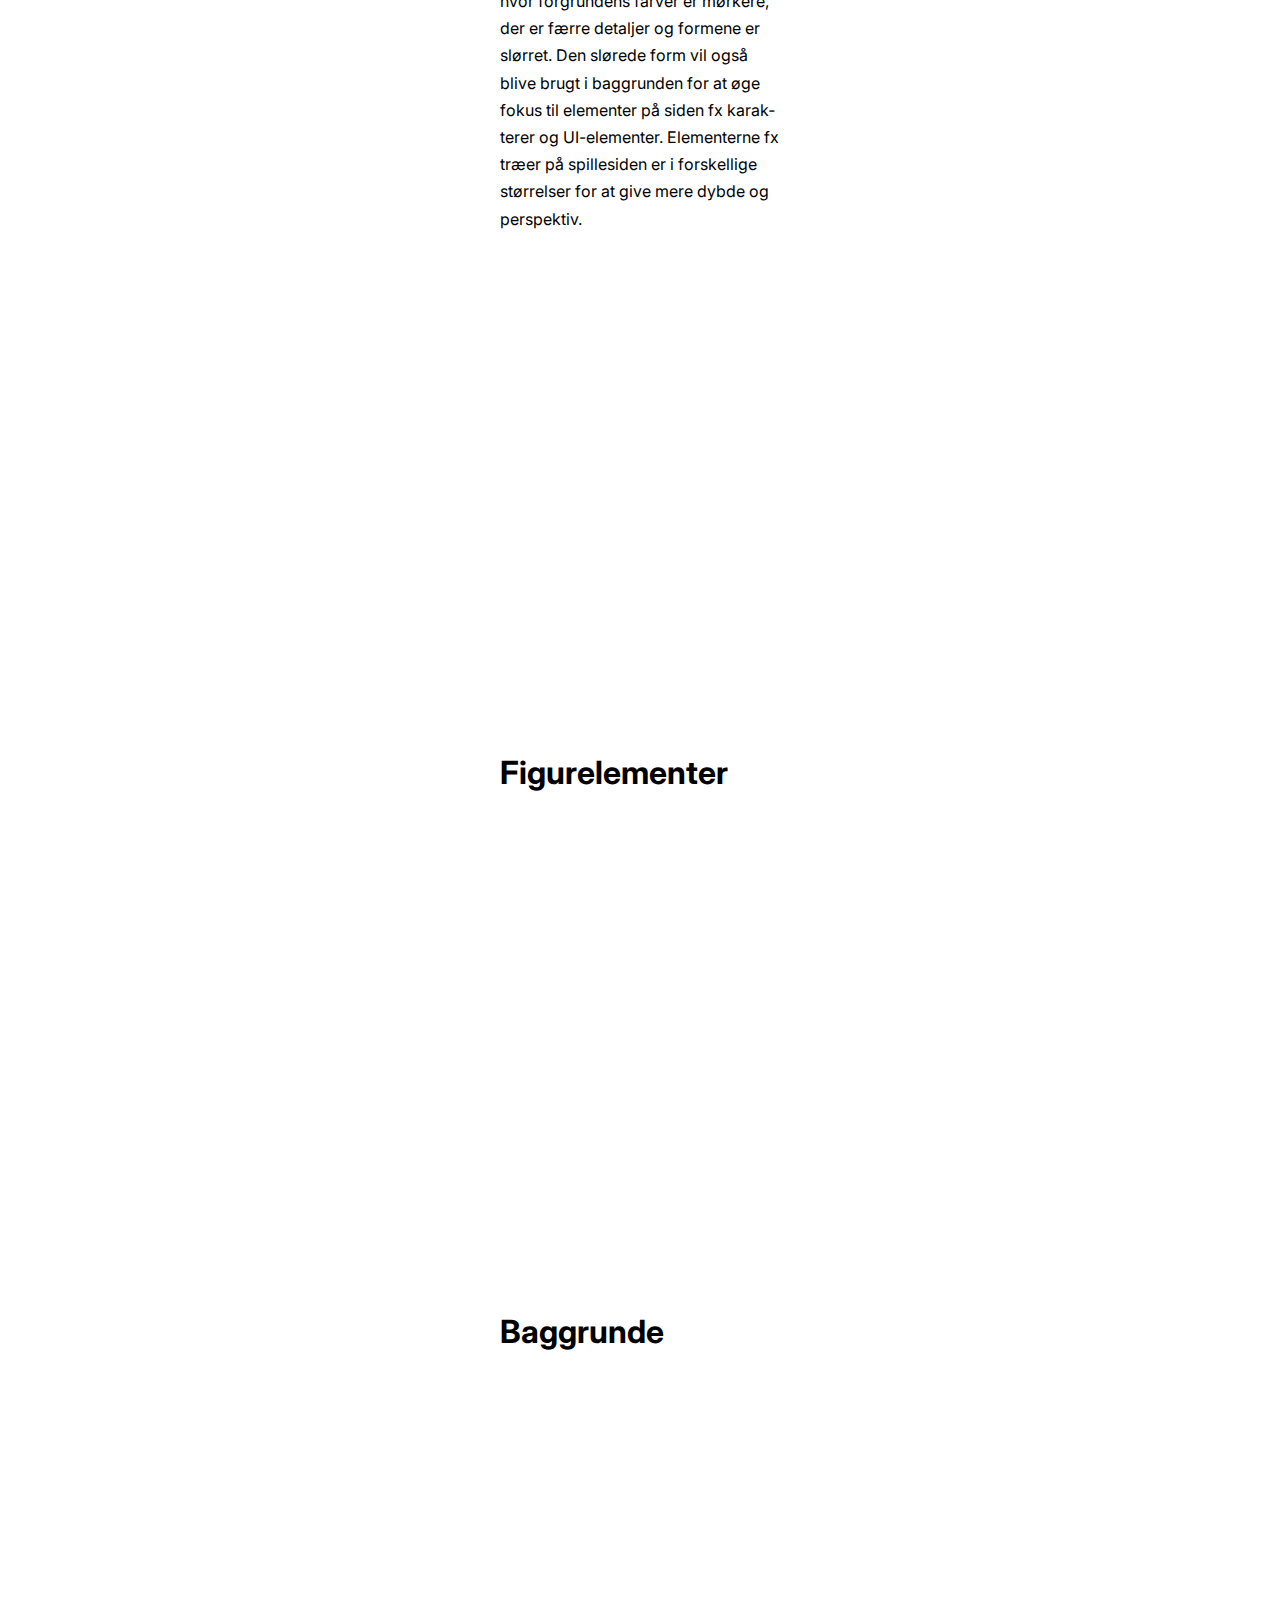
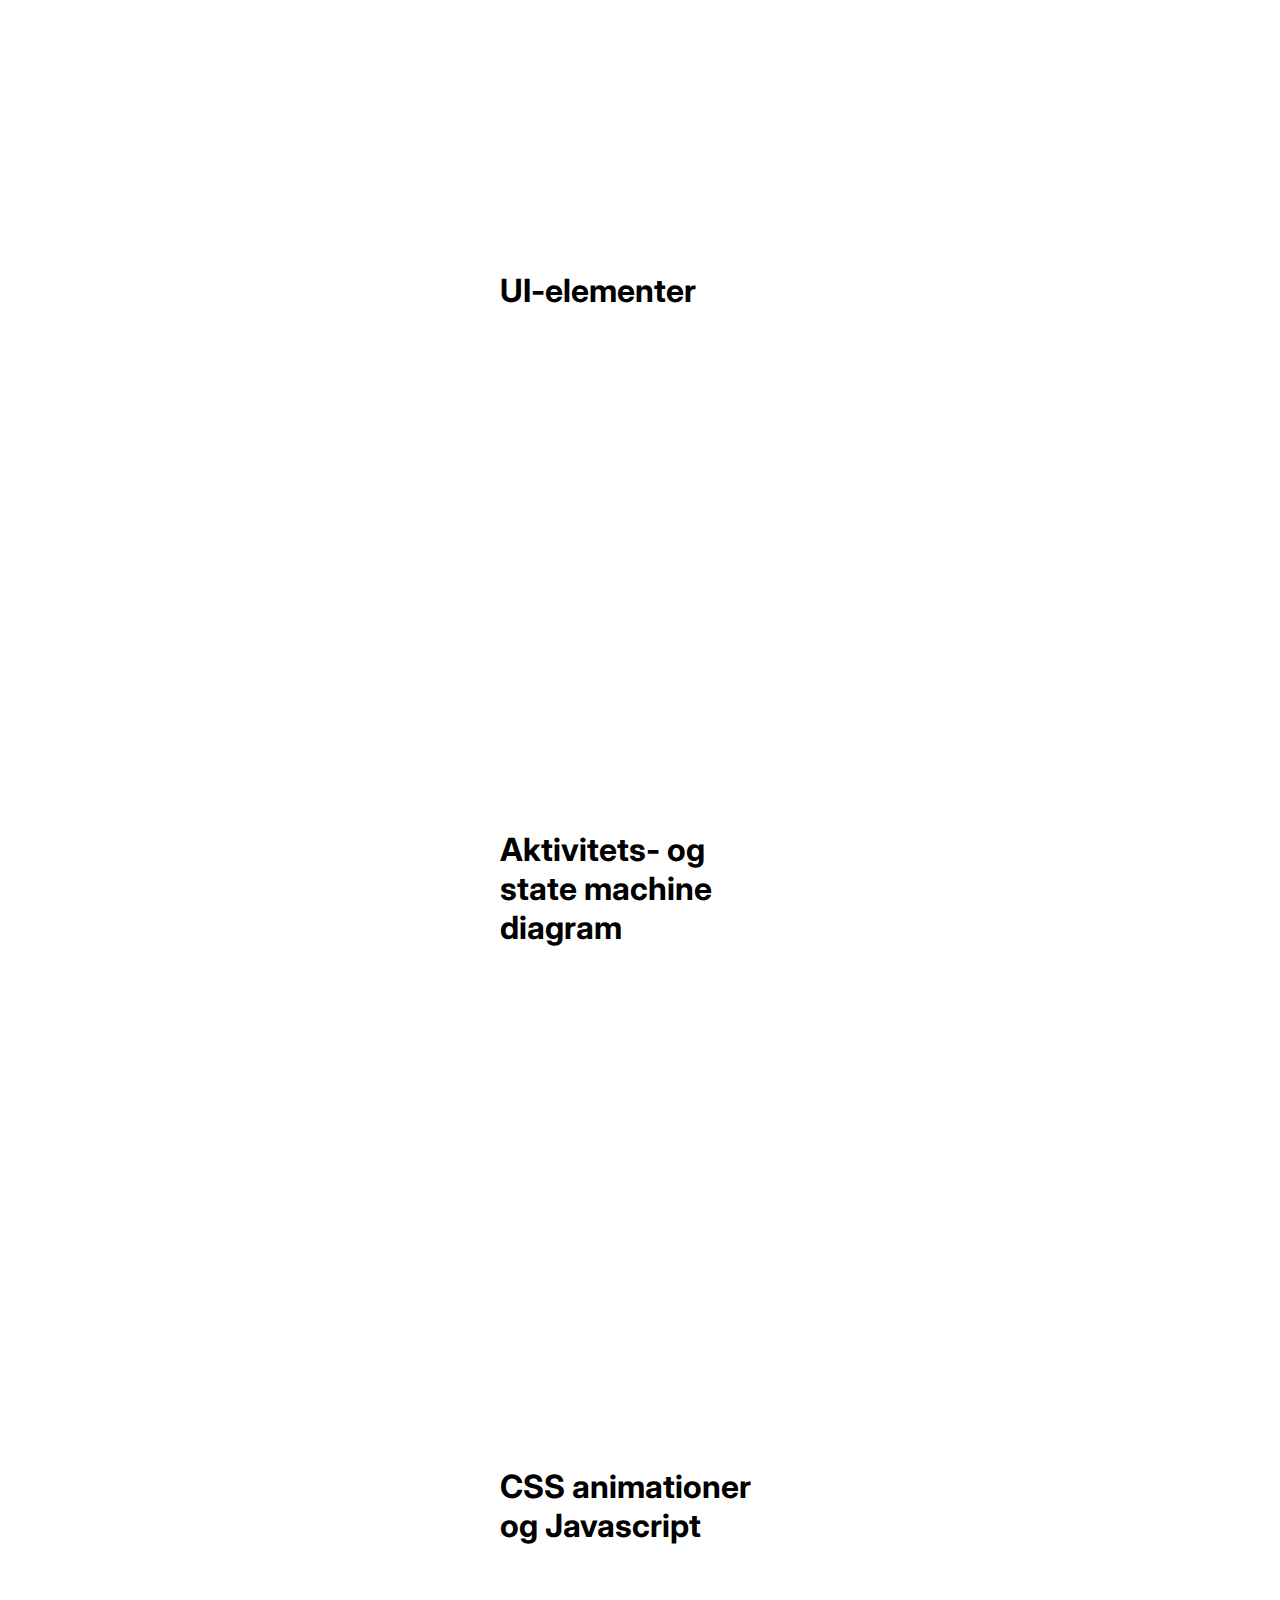
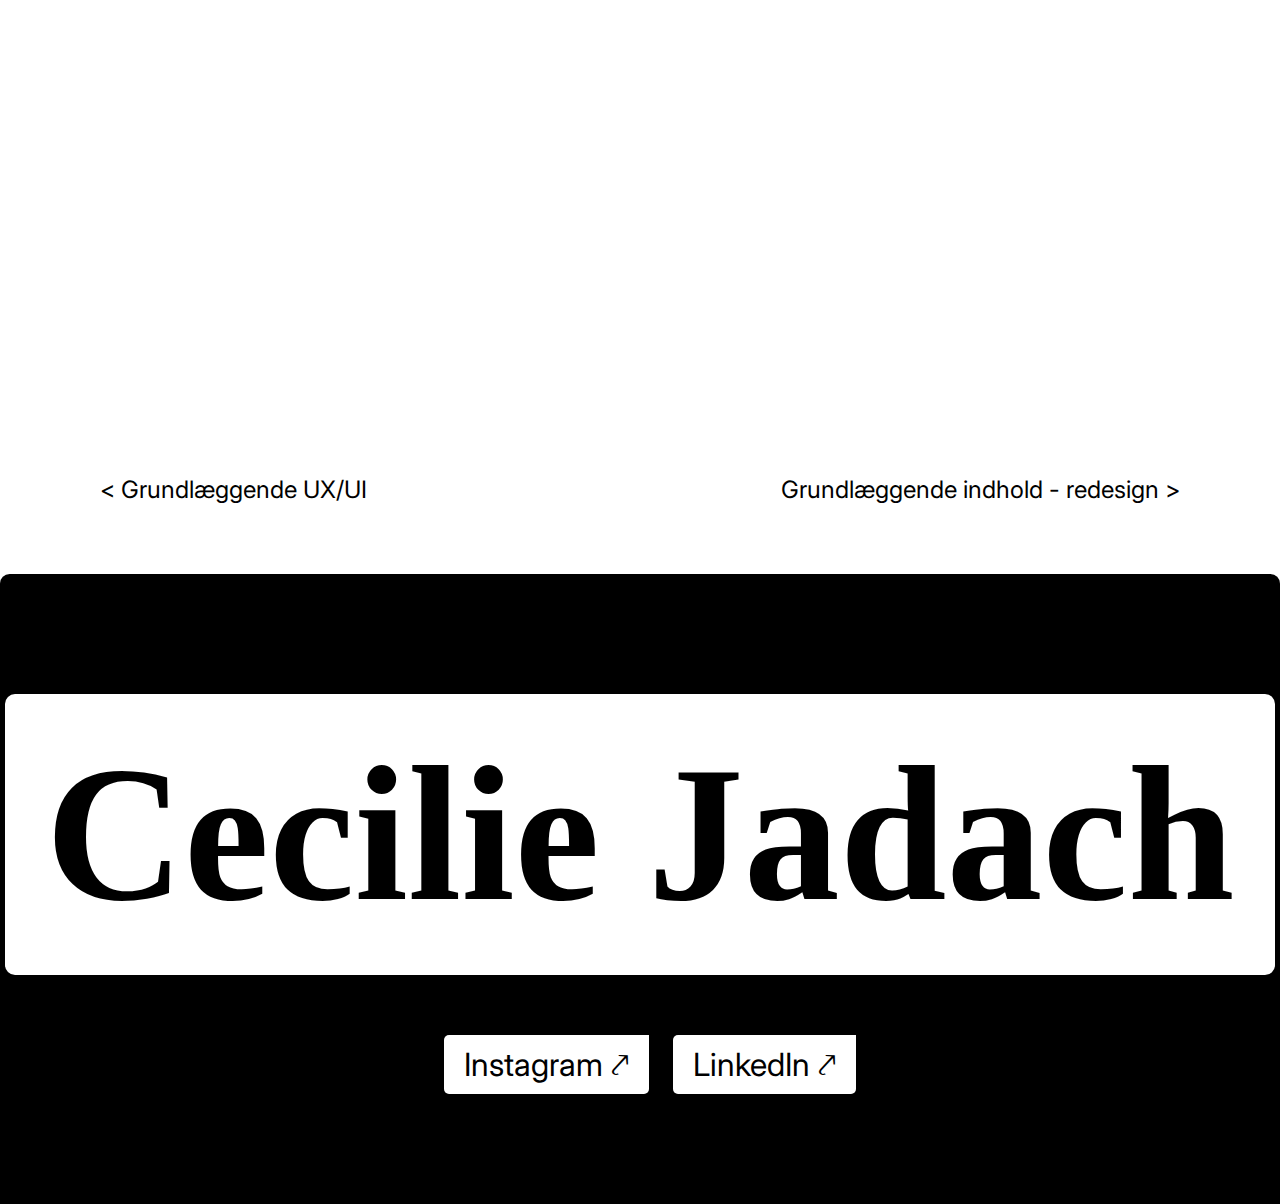
==== commit 7b9506dd: "fjernet cv class" ====
--- a/grundlaeggende_animation.html
+++ b/grundlaeggende_animation.html
@@ -30,7 +30,7 @@
         <a href="om_mig.html">Om mig</a>
     </nav>
     <a id="top"></a>
-    <main class="cv">
+    <main>
         <div class="introduktion-wrapper-4" id="web">
             <h1>Grundlæggende animation</h1>
             <h3>Projekt: My Precious</h3>
--- a/generel.css
+++ b/generel.css
@@ -21,7 +21,9 @@
 h3,
 p,
 a,
-.con_3 h1 {
+.con_3 h1,
+h4,
+li {
   font-family: "Inter", sans-serif;
 }
 
@@ -185,30 +187,31 @@
 } */
 
 /* Container til min tekst animation */
-.hero-wrapper .marquee,
+/* .hero-wrapper .marquee,
 .marquee-wrapper .marquee-2 {
   display: flex;
   justify-content: flex-start;
   overflow: hidden;
   margin-top: 150px;
-}
+  max-width: 350px;
+} */
 
 /* Stil for h1 og animation */
-.marquee h1 {
+/* .marquee h1 {
   text-transform: uppercase;
-  font-size: 10rem;
+  font-size: 6rem;
   font-family: house;
   white-space: nowrap;
-  padding: 0 6rem;
+  padding: 0 3rem;
   letter-spacing: 4px;
   animation-name: move;
   animation-duration: 12s;
   animation-iteration-count: infinite;
   animation-timing-function: linear;
-}
+} */
 
 /* Keyframe for min tekst animation */
-@keyframes move {
+/* @keyframes move {
   0% {
     transform: translateX(0);
   }
@@ -216,21 +219,63 @@
   100% {
     transform: translateX(-100%);
   }
-}
-
-.hero-figur-container {
+} */
+
+/* .hero-figur-container {
   z-index: 1;
-  width: 90vw;
-  height: 52vw;
+  width: 40vw;
+  height: 31.6vw;
   align-items: flex-end;
-  margin-left: auto;
+  margin-left: 175px;
   margin-right: auto;
   display: flex;
   position: absolute;
   top: auto;
-  /* bottom: 0%; */
+  bottom: 0%;
   left: 0%;
-  right: 0%;
+  right: 20%;
+} */
+
+/* .headline_2_wrapper {
+  z-index: 10;
+  position: absolute;
+  right: 4%;
+  bottom: 57%;
+}
+
+.headline_2_wrapper h2 {
+  font-family: house;
+} */
+
+/* .hero_wrapper {
+  margin-top: 100px;
+  height: 50vh;
+  padding-top: 180px;
+} */
+
+.hero_headline_2 {
+  font-family: house;
+  font-size: 3rem;
+  text-align: center;
+}
+
+.hero_headline_1 {
+  font-family: house;
+  font-size: 5rem;
+  text-align: center;
+  padding-top: 200px;
+}
+.hero_wrapper {
+  position: relative;
+  width: 100%;
+  height: 50vh;
+}
+
+.billede {
+  display: none;
+  position: absolute;
+  width: 200px;
+  pointer-events: none; /* For at undgå forstyrrelser med musen */
 }
 
 .about-wrapper {
@@ -304,7 +349,7 @@
 }
 
 .project_6 {
-  background-color: #959366;
+  background-color: #aeac9a;
 }
 
 .project_2 h2,
@@ -390,9 +435,9 @@
 }
 
 /* Stil for h1 og animation */
-.marquee-2 h1 {
+/* .marquee-2 h1 {
   font-size: 5rem;
-  /* background: white; */
+  background: white;
   background: #f9f871;
   font-family: house;
   white-space: nowrap;
@@ -402,7 +447,7 @@
   animation-duration: 11s;
   animation-iteration-count: infinite;
   animation-timing-function: linear;
-}
+} */
 
 /*-----------PORTFOLIO-----------*/
 
@@ -476,7 +521,7 @@
 }
 
 .introduktion-wrapper-5 {
-  background: #959366;
+  background: #aeac9a;
 }
 
 .introduktion-wrapper-2 h1,
@@ -579,19 +624,20 @@
 }
 
 /*-----------CV-----------*/
-.cv {
-  background: white;
+/* .cv {
   padding-top: 10px;
   padding-bottom: 10px;
-}
-
-.column_3 {
+} */
+
+.column_2_1 {
   margin: 100px 15px 50px 15px;
-}
-
-.navn h1,
-h4 {
-  font-family: "Inter", sans-serif;
+  display: grid;
+  grid-template-columns: 1fr 1fr;
+  gap: 20px;
+}
+
+.column_2_1 h1 {
+  font-family: house;
 }
 
 .column_2 {
@@ -605,10 +651,7 @@
   gap: 30px;
 }
 
-.about {
-  margin-bottom: 40px;
-}
-
+.about,
 .kompetencer {
   margin-bottom: 40px;
 }
@@ -623,7 +666,6 @@
 }
 
 li {
-  font-family: "Inter", sans-serif;
   line-height: 1.5rem;
 }
 
@@ -638,7 +680,7 @@
 
 .evne {
   margin-bottom: 15px;
-  margin-left: 130px;
+  align-self: center;
 }
 
 .evne p {
@@ -657,12 +699,37 @@
   border-radius: 5px;
 }
 
-.niveau-80 {
-  width: 50%;
+.niveau-1 {
+  width: 20%;
   background-color: #002eff;
 }
 
-.niveau-90 {
+.niveau-2 {
   width: 90%;
   background-color: #002eff;
 }
+
+.niveau-3 {
+  width: 40%;
+  background-color: #002eff;
+}
+
+.niveau-4 {
+  width: 80%;
+  background-color: #002eff;
+}
+
+.niveau-5 {
+  width: 40%;
+  background-color: #002eff;
+}
+
+.niveau-6 {
+  width: 30%;
+  background-color: #002eff;
+}
+
+.niveau-7 {
+  width: 25%;
+  background-color: #002eff;
+}
--- a/layout.css
+++ b/layout.css
@@ -1,16 +1,42 @@
 @media (min-width: 800px) {
   /* --------FORSIDE-------- */
-  .marquee h1 {
-    font-size: 30rem;
-  }
+  /* .marquee h1 {
+    font-size: 15rem;
+  } */
+
+  /* Container til min tekst animation */
+  /* .hero-wrapper .marquee,
+  .marquee-wrapper .marquee-2 {
+    max-width: 1000px;
+    height: 40vh;
+    padding-top: 100px;
+  } */
 
   header .container {
     padding: 20px 30px;
   }
-
+  /* 
   .hero-figur-container {
-    width: 55vw;
-    height: 35.7vw;
+    width: 28vw;
+    height: 28.1vw;
+    right: 25%;
+  } */
+
+  /* .headline_2_wrapper {
+    right: 4%;
+    bottom: 35%;
+  }
+
+  .headline_2_wrapper h2 {
+    font-size: 5rem;
+  } */
+
+  .hero_headline_1 {
+    font-size: 10rem;
+  }
+
+  .hero_headline_2 {
+    font-size: 5rem;
   }
 
   .about-wrapper {
@@ -136,15 +162,31 @@
     max-width: 400px;
   }
 
+  .bert_test {
+    max-height: 450px;
+  }
+
   /* --------CV-------- */
   .col_container {
     margin: 200px 250px 100px 250px;
   }
 
-  .column_3 {
-    display: grid;
-    grid-template-columns: repeat(3, 1fr);
-    gap: 30px;
+  .column_2_1 {
+    grid-template-columns: 1fr 2fr;
+  }
+
+  .column_2_1 img {
+    max-width: 300px;
+  }
+
+  .column_2_1 h1,
+  .column_2_1 h4 {
+    padding-left: 50px;
+  }
+
+  .column_2_1 h1 {
+    font-size: 2rem;
+    font-family: house;
   }
 
   .column_2 {
@@ -175,7 +217,7 @@
   }
 
   .evne {
-    margin-left: 0px;
+    align-self: flex-start;
   }
 
   /* --------PORTFOLIO-------- */
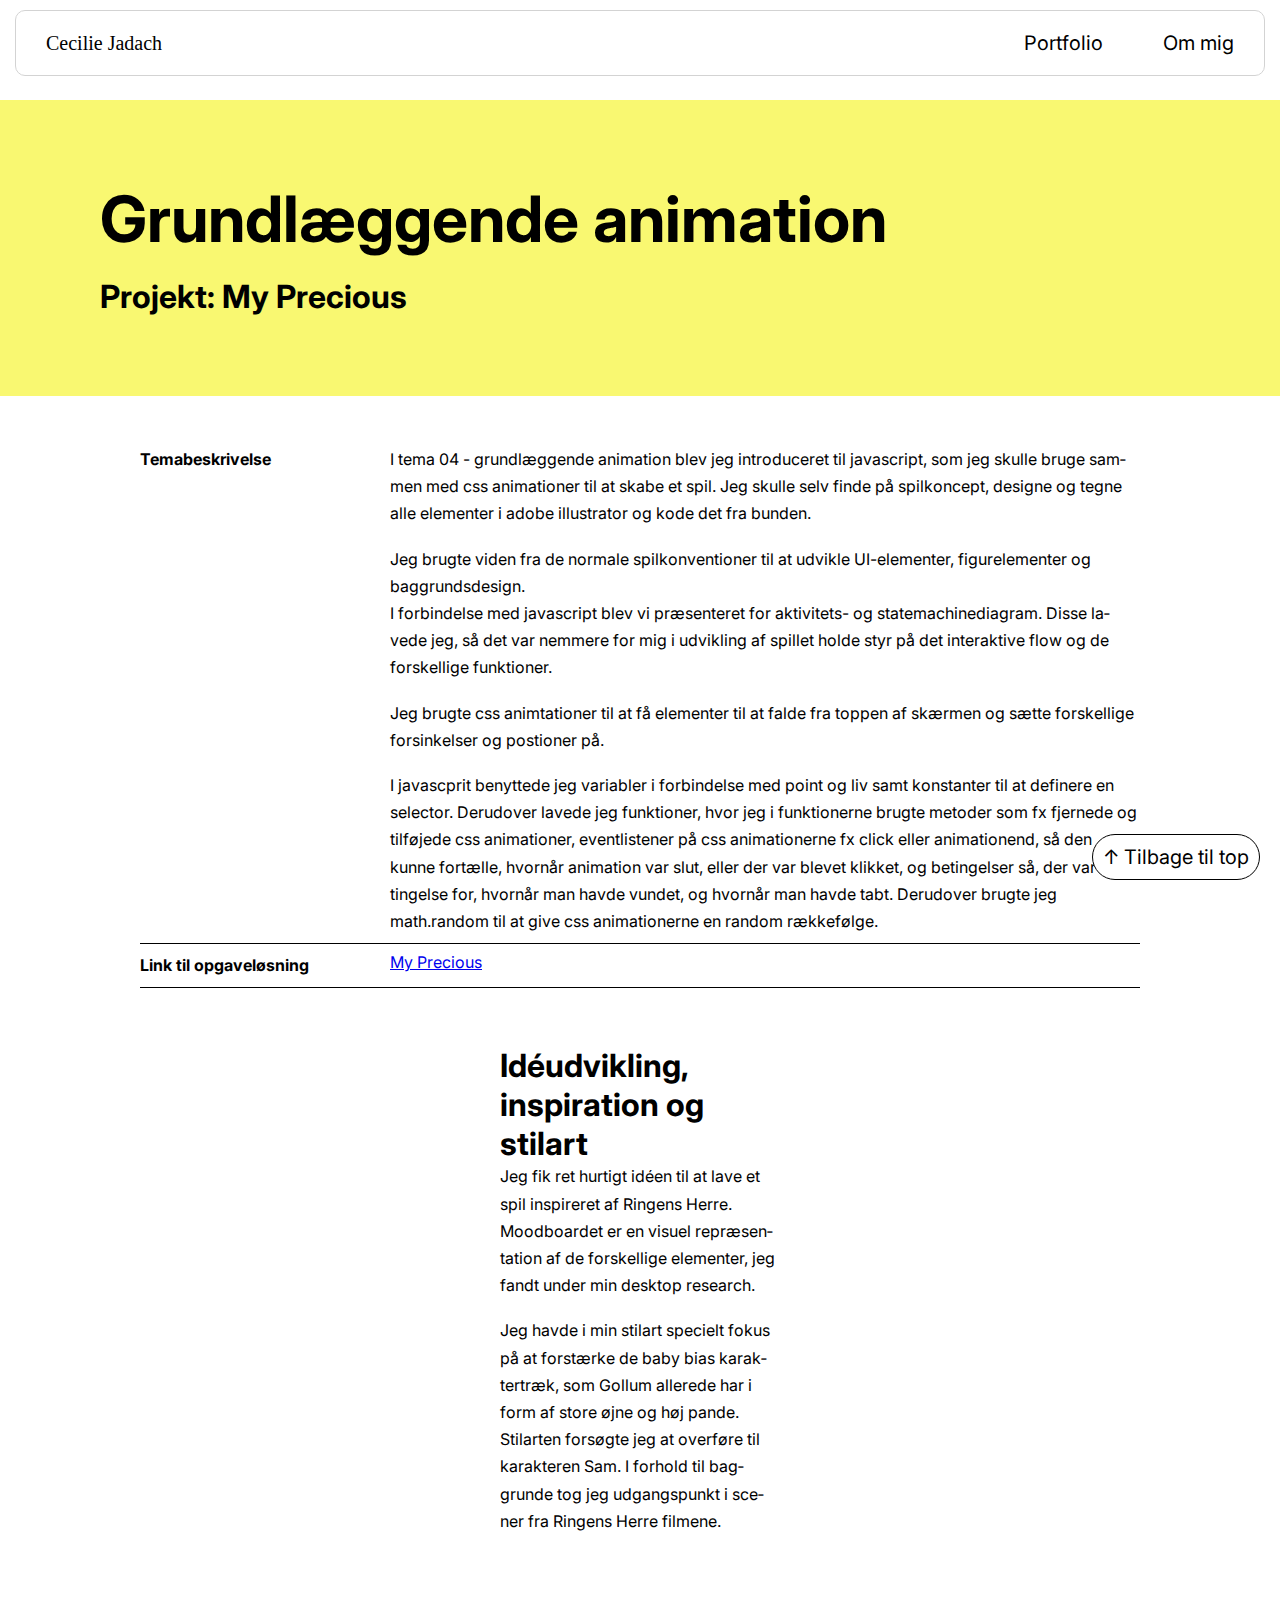
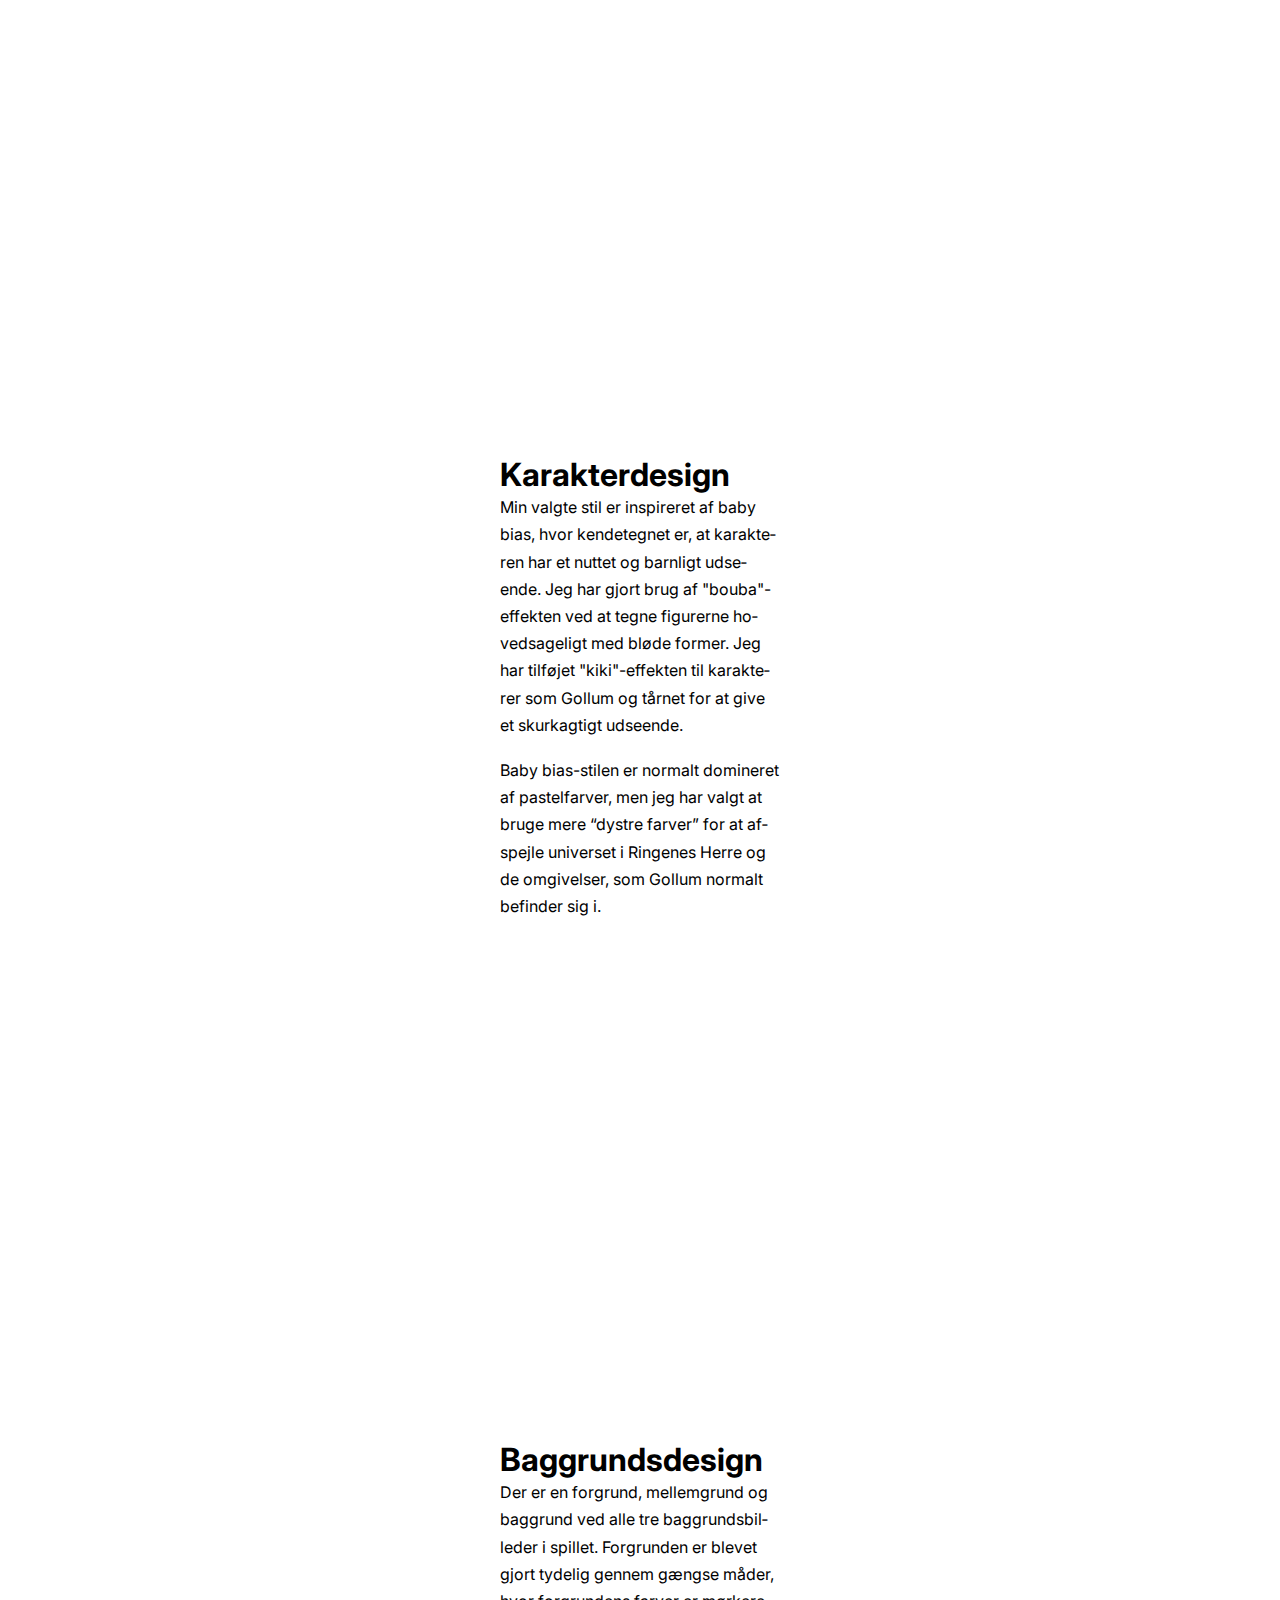
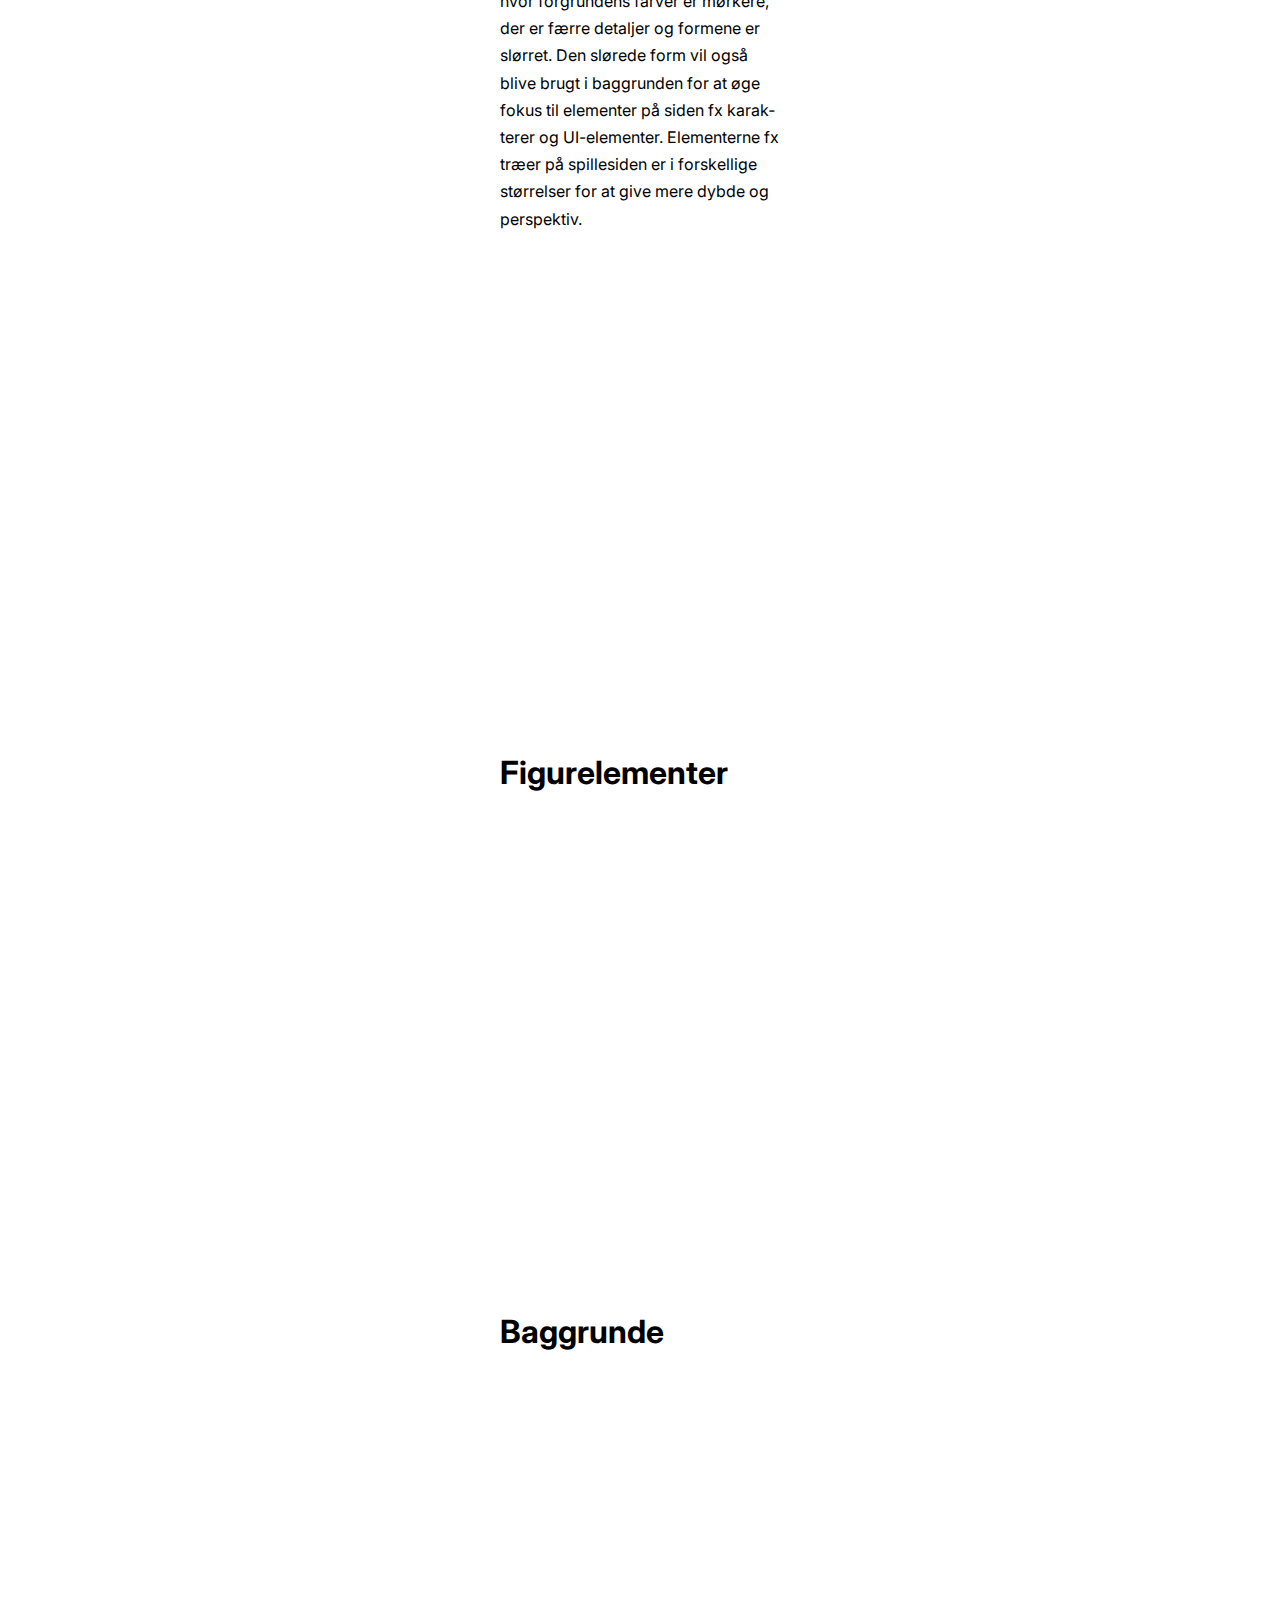
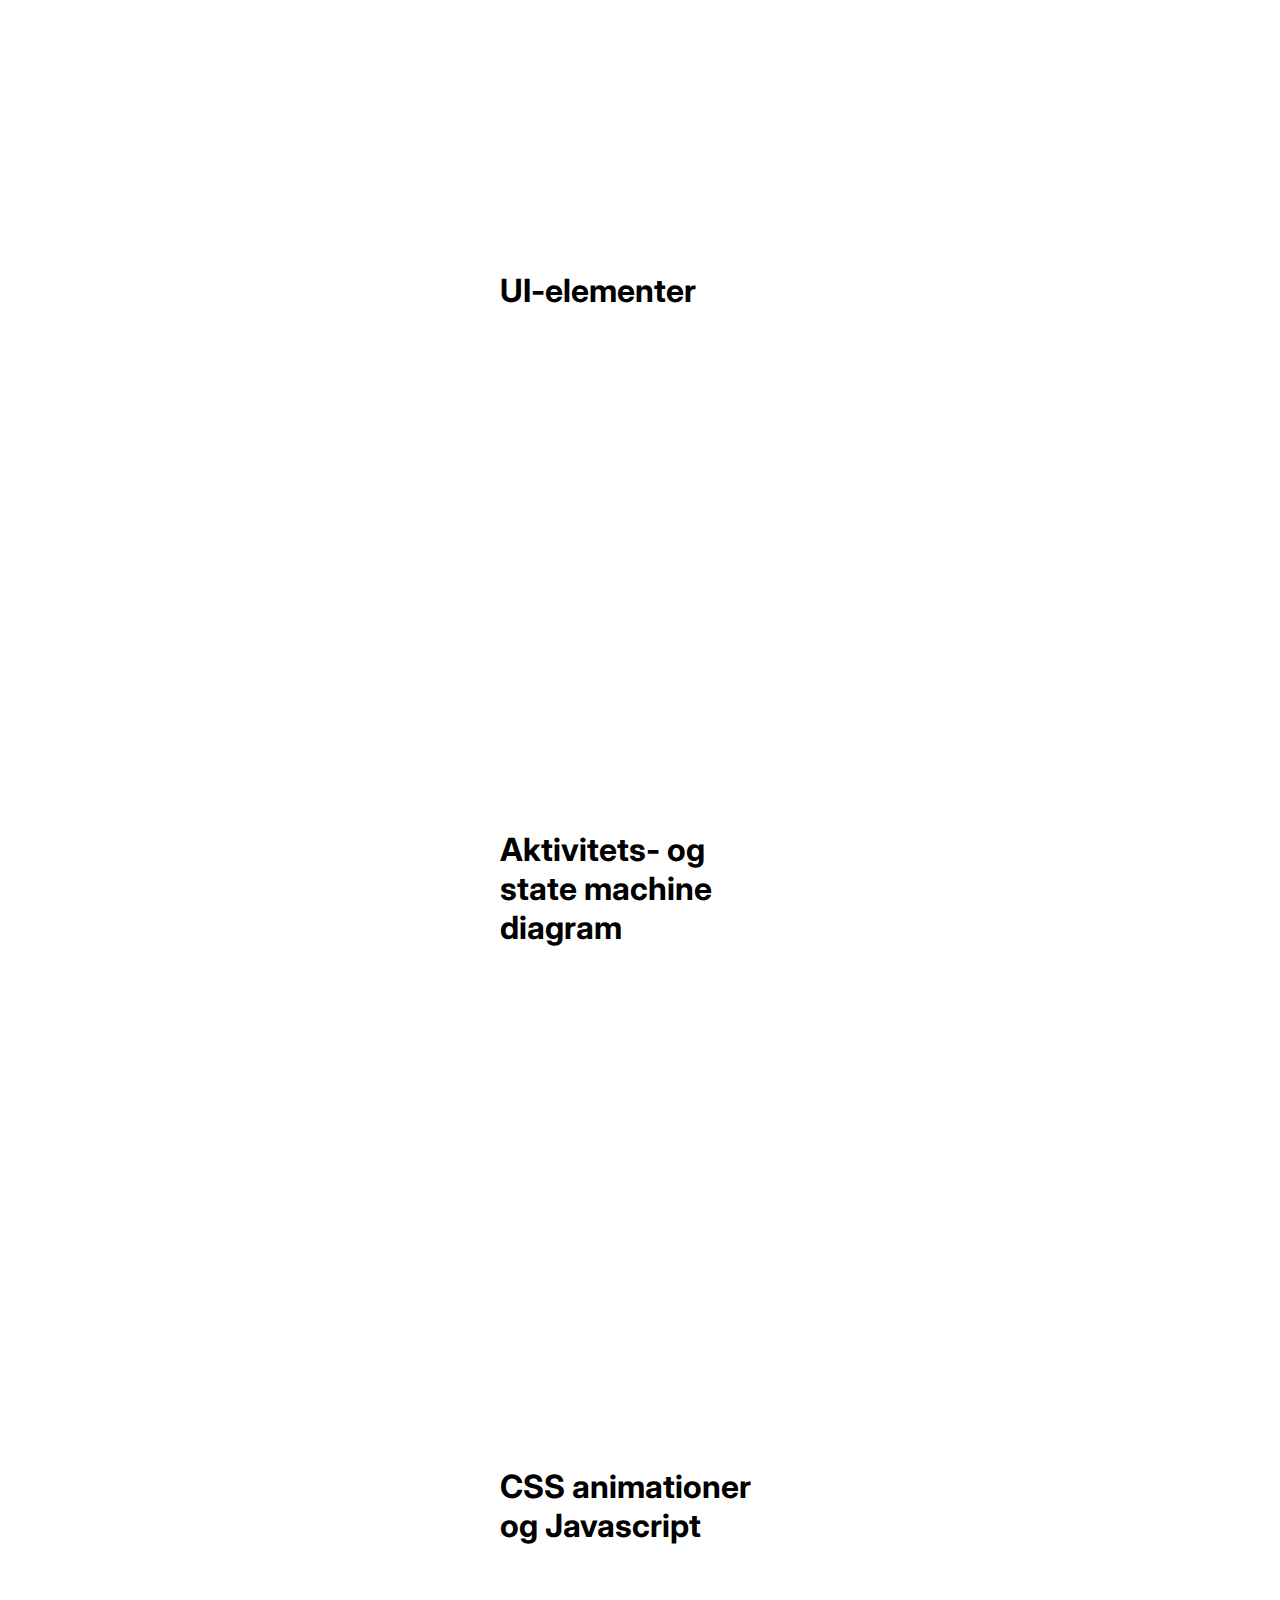
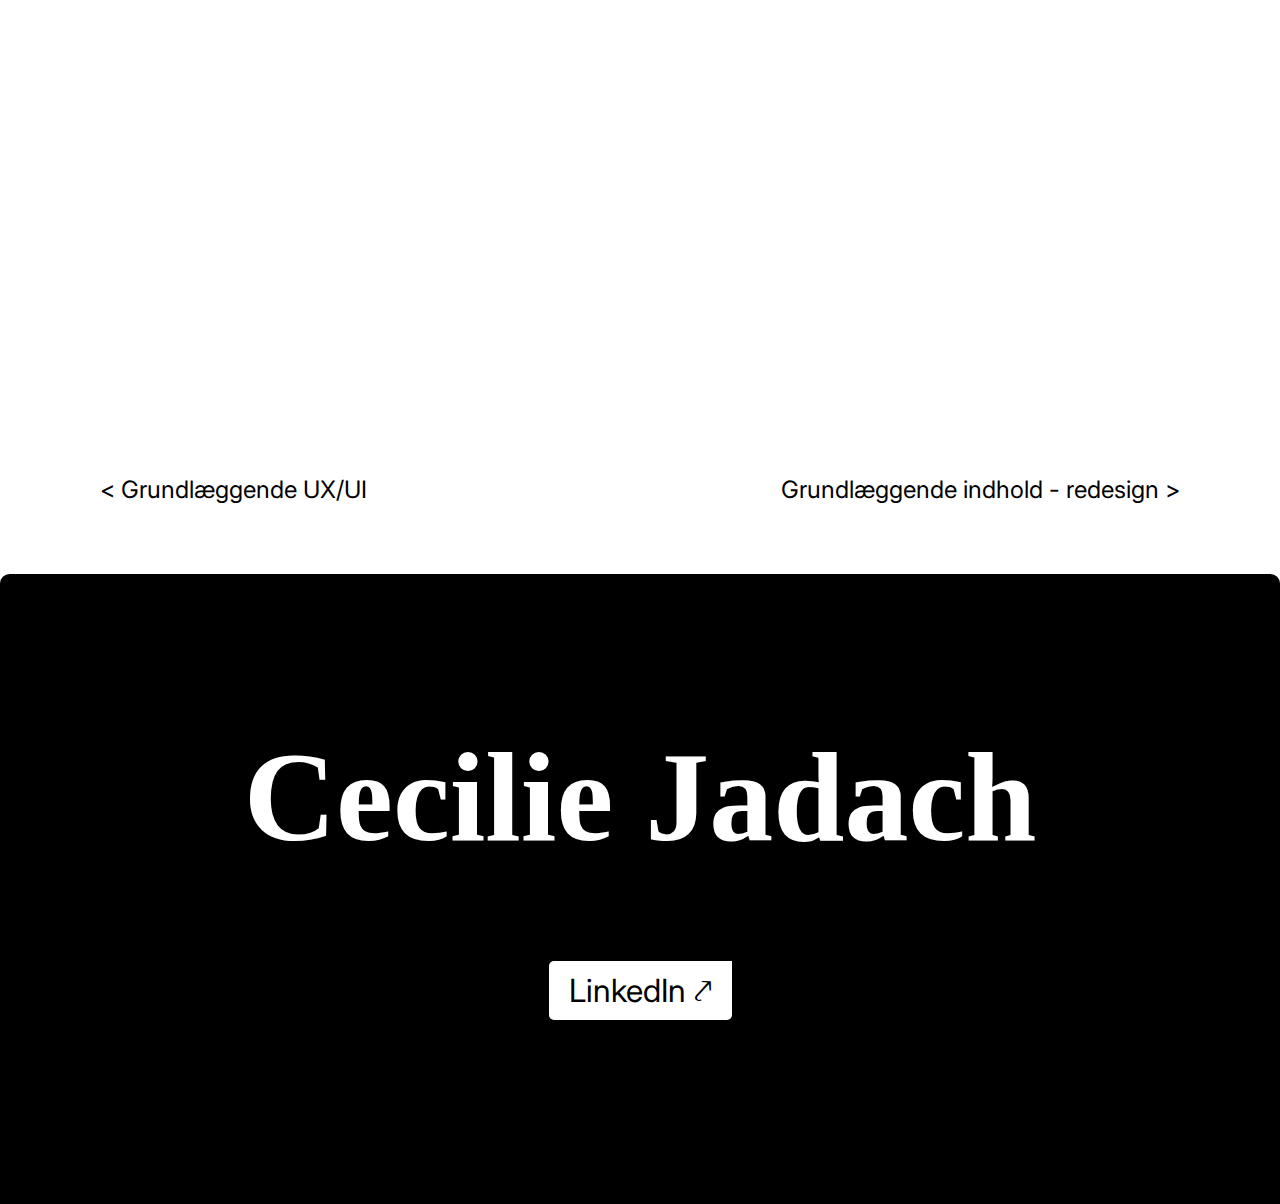
==== commit b2139b41: "rettet efter lighthouse test - nyt hero img + lazy" ====
--- a/grundlaeggende_animation.html
+++ b/grundlaeggende_animation.html
@@ -265,8 +265,7 @@
                     <h1>Cecilie Jadach</h1>
                 </div>
                 <div class="footer-content">
-                    <a href="#">Instagram &#10532;</a>
-                    <a href="#">LinkedIn &#10532;</a>
+                    <a href="https://www.linkedin.com/in/cecilie-jadach-petersen-0671b7276/">LinkedIn &#10532;</a>
                 </div>
             </div>
         </section>
--- a/generel.css
+++ b/generel.css
@@ -179,84 +179,10 @@
 
 /*-----------FORSIDE-----------*/
 
-/* Stil af hero section  */
-/* body {
-  background-image: url(img/baggrund.svg);
-  background-size: cover;
-  background-repeat: no-repeat;
-} */
-
-/* Container til min tekst animation */
-/* .hero-wrapper .marquee,
-.marquee-wrapper .marquee-2 {
-  display: flex;
-  justify-content: flex-start;
-  overflow: hidden;
-  margin-top: 150px;
-  max-width: 350px;
-} */
-
-/* Stil for h1 og animation */
-/* .marquee h1 {
-  text-transform: uppercase;
-  font-size: 6rem;
-  font-family: house;
-  white-space: nowrap;
-  padding: 0 3rem;
-  letter-spacing: 4px;
-  animation-name: move;
-  animation-duration: 12s;
-  animation-iteration-count: infinite;
-  animation-timing-function: linear;
-} */
-
-/* Keyframe for min tekst animation */
-/* @keyframes move {
-  0% {
-    transform: translateX(0);
-  }
-
-  100% {
-    transform: translateX(-100%);
-  }
-} */
-
-/* .hero-figur-container {
-  z-index: 1;
-  width: 40vw;
-  height: 31.6vw;
-  align-items: flex-end;
-  margin-left: 175px;
-  margin-right: auto;
-  display: flex;
-  position: absolute;
-  top: auto;
-  bottom: 0%;
-  left: 0%;
-  right: 20%;
-} */
-
-/* .headline_2_wrapper {
-  z-index: 10;
-  position: absolute;
-  right: 4%;
-  bottom: 57%;
-}
-
-.headline_2_wrapper h2 {
-  font-family: house;
-} */
-
-/* .hero_wrapper {
-  margin-top: 100px;
+.hero_wrapper {
+  position: relative;
+  width: 100%;
   height: 50vh;
-  padding-top: 180px;
-} */
-
-.hero_headline_2 {
-  font-family: house;
-  font-size: 3rem;
-  text-align: center;
 }
 
 .hero_headline_1 {
@@ -265,10 +191,11 @@
   text-align: center;
   padding-top: 200px;
 }
-.hero_wrapper {
-  position: relative;
-  width: 100%;
-  height: 50vh;
+
+.hero_headline_2 {
+  font-family: house;
+  font-size: 3rem;
+  text-align: center;
 }
 
 .billede {
@@ -326,6 +253,10 @@
   font-family: "Inter", sans-serif;
 }
 
+.project-wrapper {
+  margin-bottom: 100px;
+}
+
 .project_2,
 .project_3,
 .project_4,
@@ -350,6 +281,7 @@
 
 .project_6 {
   background-color: #aeac9a;
+  margin-bottom: 100px;
 }
 
 .project_2 h2,
@@ -408,11 +340,9 @@
 
 .footer-headline {
   font-family: house;
-  background: white;
-  max-width: fit-content;
+  color: white;
   margin: 0 auto;
-  padding: 10px 20px;
-  border-radius: 10px;
+  font-size: 2rem;
 }
 
 .footer-content {
@@ -425,7 +355,6 @@
   background: white;
   border-radius: 5px 0px 5px 5px;
   color: black;
-  margin-left: 20px;
 }
 
 .footer-content a:hover {
@@ -433,21 +362,6 @@
   transition: 0.4ms;
   text-decoration: underline;
 }
-
-/* Stil for h1 og animation */
-/* .marquee-2 h1 {
-  font-size: 5rem;
-  background: white;
-  background: #f9f871;
-  font-family: house;
-  white-space: nowrap;
-  padding: 10px 6rem;
-  letter-spacing: 4px;
-  animation-name: move;
-  animation-duration: 11s;
-  animation-iteration-count: infinite;
-  animation-timing-function: linear;
-} */
 
 /*-----------PORTFOLIO-----------*/
 
@@ -468,7 +382,6 @@
 }
 
 section .cards .text_card {
-  margin: 20px;
   padding: 10px;
 }
 
@@ -624,11 +537,6 @@
 }
 
 /*-----------CV-----------*/
-/* .cv {
-  padding-top: 10px;
-  padding-bottom: 10px;
-} */
-
 .column_2_1 {
   margin: 100px 15px 50px 15px;
   display: grid;
@@ -656,6 +564,11 @@
   margin-bottom: 40px;
 }
 
+.about p {
+  line-height: 1.5rem;
+  hyphens: auto;
+}
+
 hr {
   margin-top: 5px;
 }
--- a/layout.css
+++ b/layout.css
@@ -1,35 +1,9 @@
 @media (min-width: 800px) {
   /* --------FORSIDE-------- */
-  /* .marquee h1 {
-    font-size: 15rem;
-  } */
-
-  /* Container til min tekst animation */
-  /* .hero-wrapper .marquee,
-  .marquee-wrapper .marquee-2 {
-    max-width: 1000px;
-    height: 40vh;
-    padding-top: 100px;
-  } */
 
   header .container {
     padding: 20px 30px;
   }
-  /* 
-  .hero-figur-container {
-    width: 28vw;
-    height: 28.1vw;
-    right: 25%;
-  } */
-
-  /* .headline_2_wrapper {
-    right: 4%;
-    bottom: 35%;
-  }
-
-  .headline_2_wrapper h2 {
-    font-size: 5rem;
-  } */
 
   .hero_headline_1 {
     font-size: 10rem;
@@ -237,4 +211,9 @@
   .grid:hover {
     transform: scale(1.02);
   }
+
+  /* --------FOOTER-------- */
+  .footer-headline {
+    font-size: 4rem;
+  }
 }
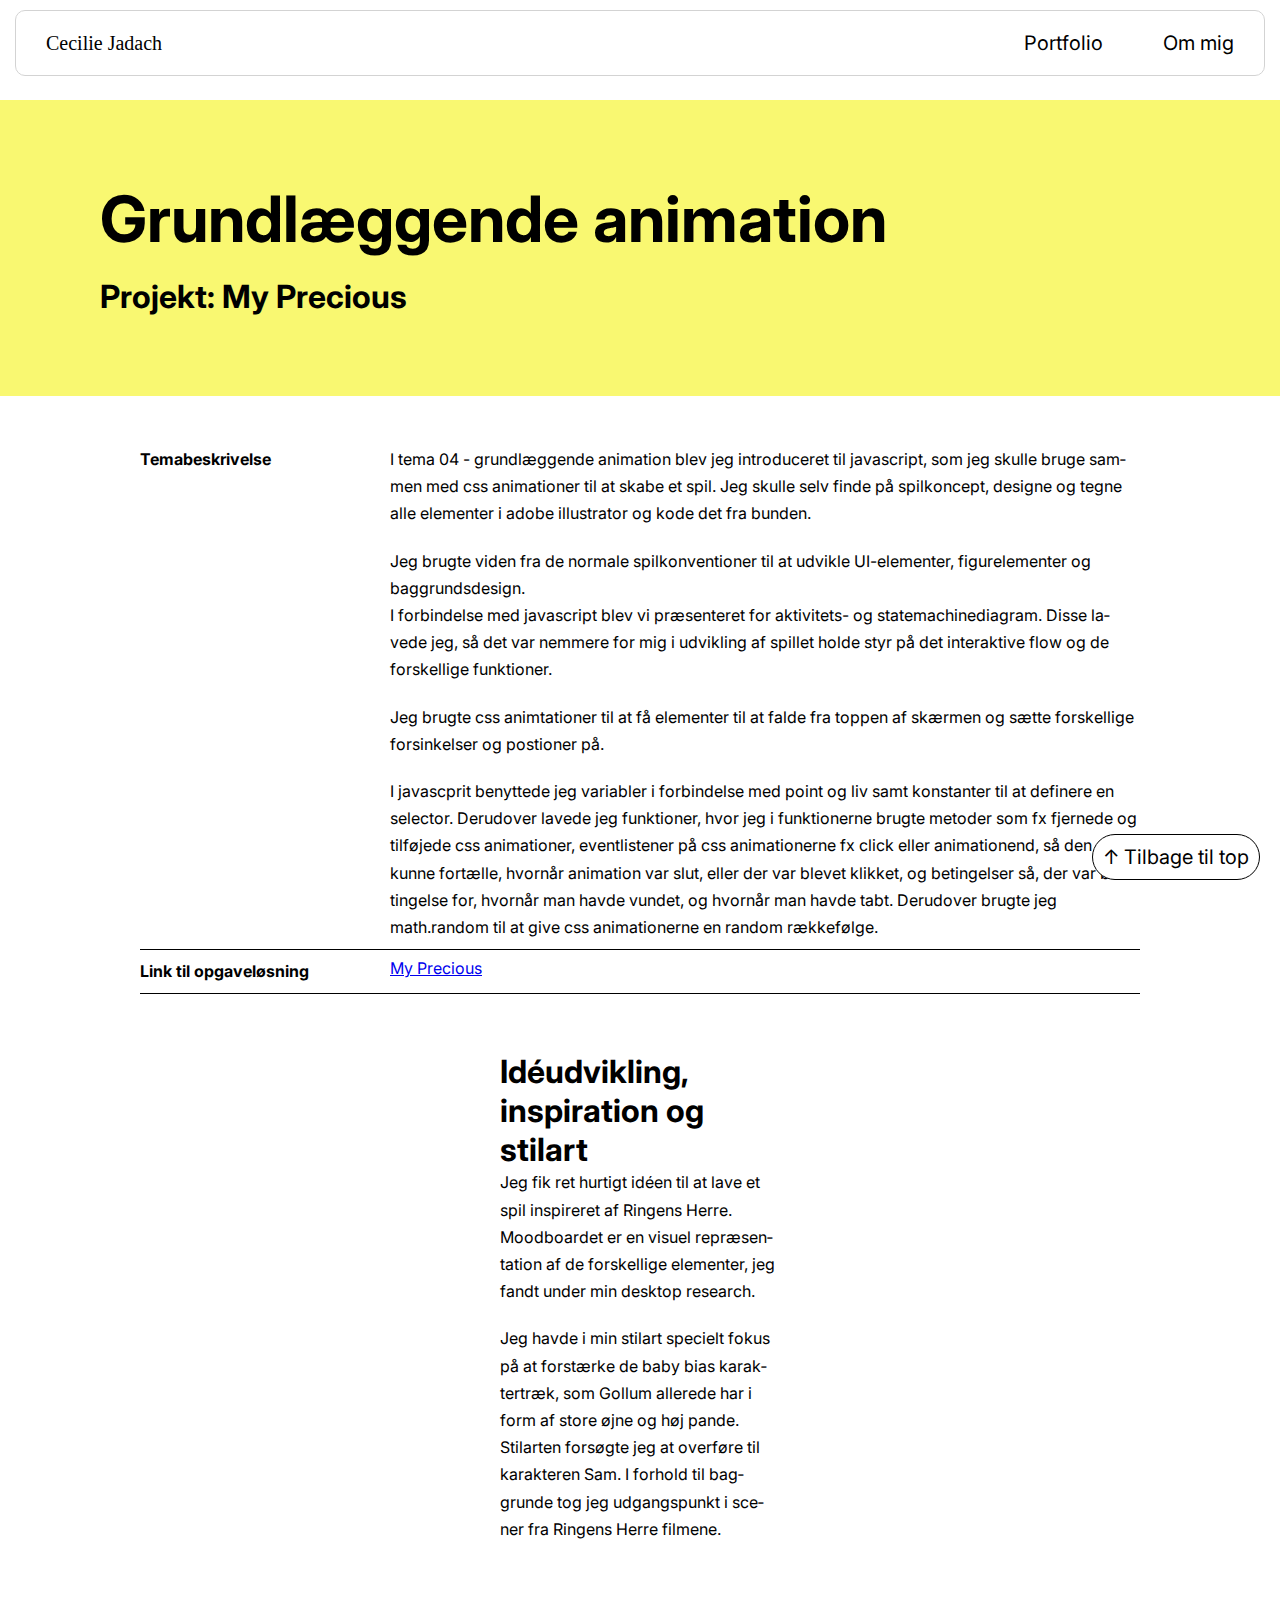
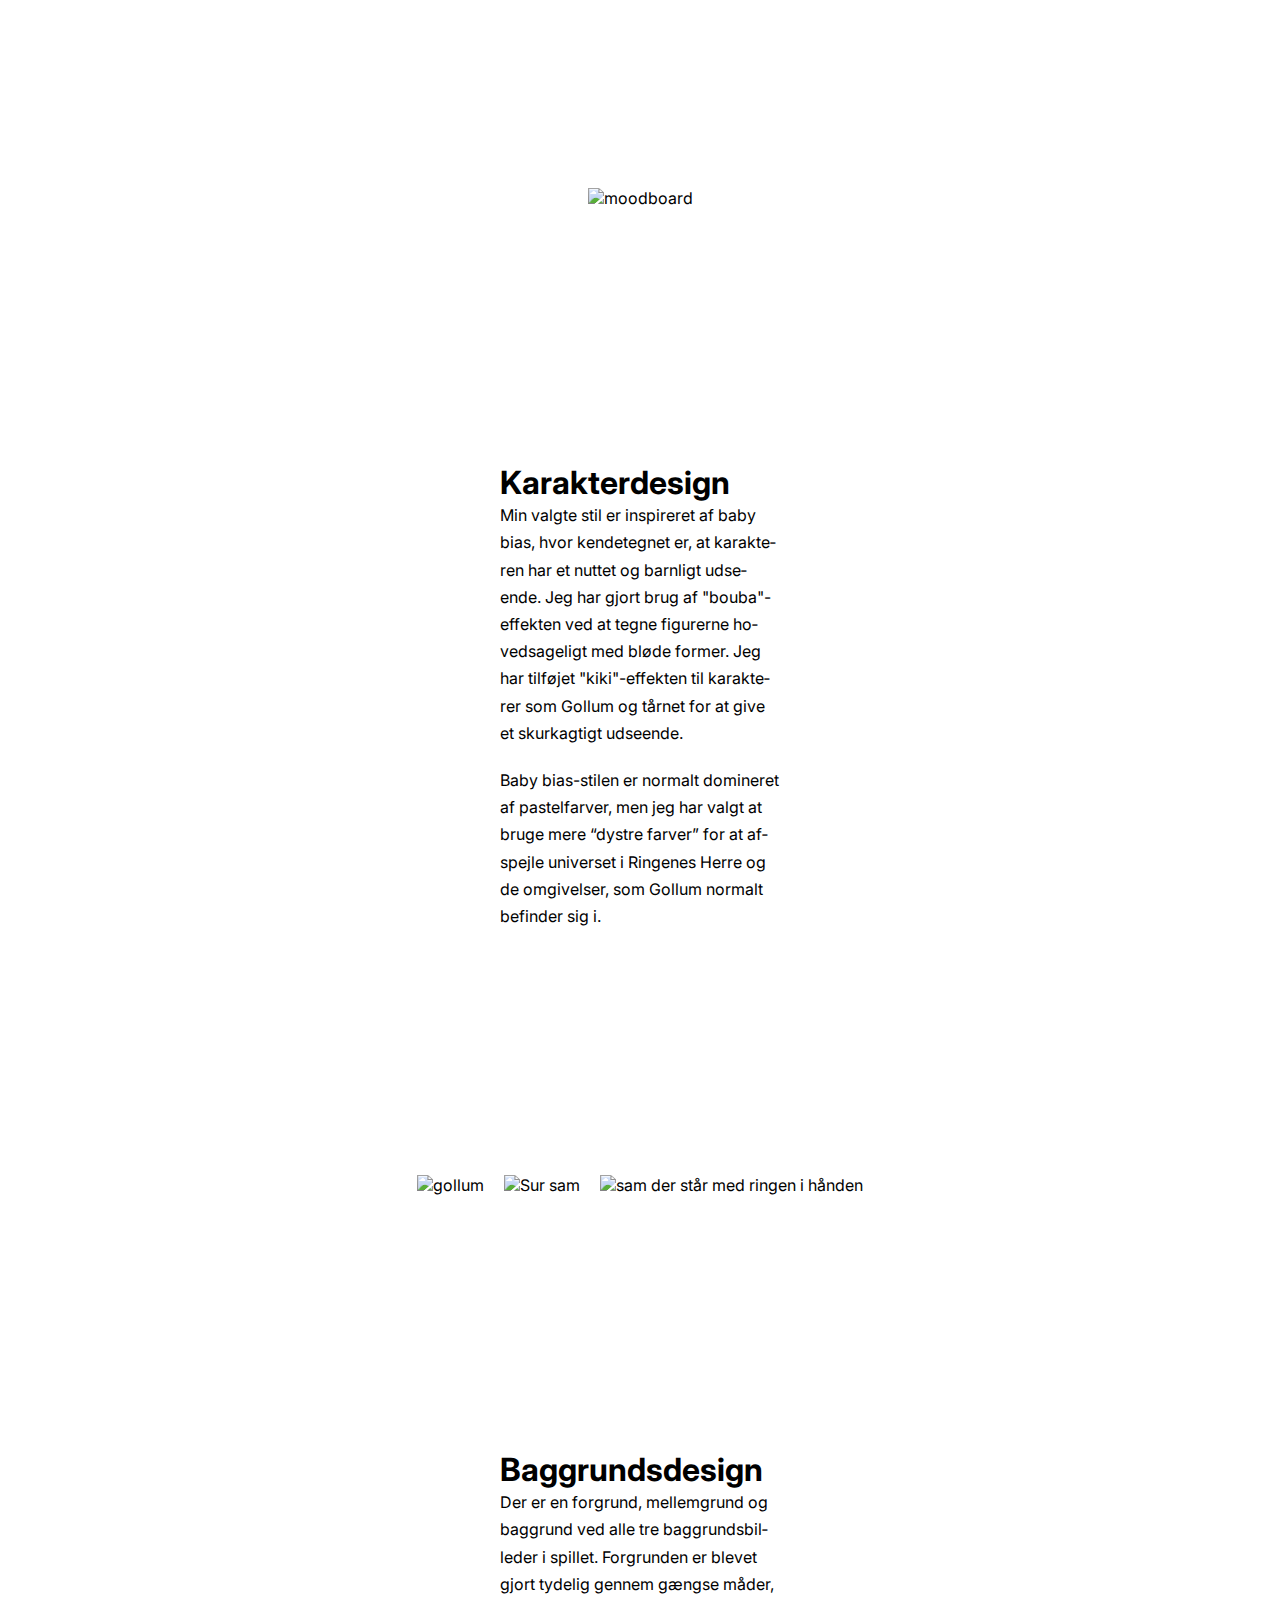
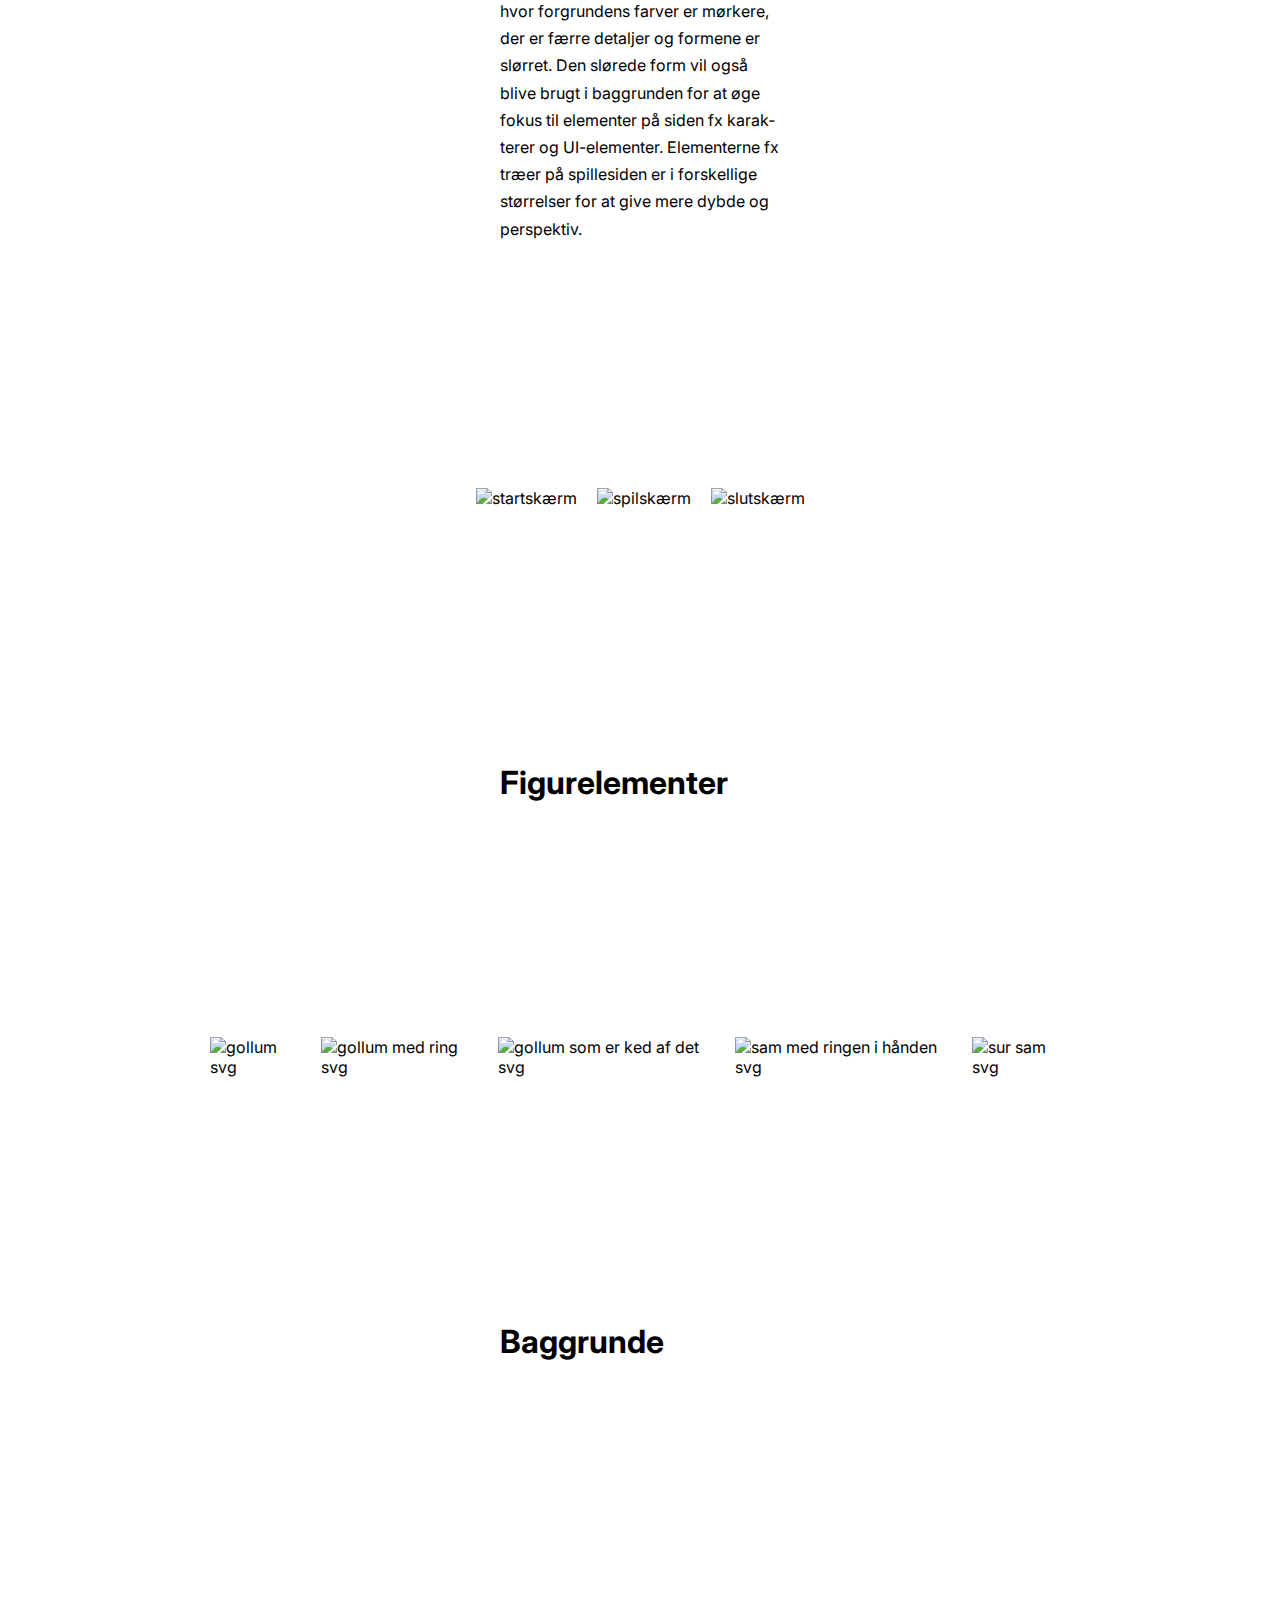
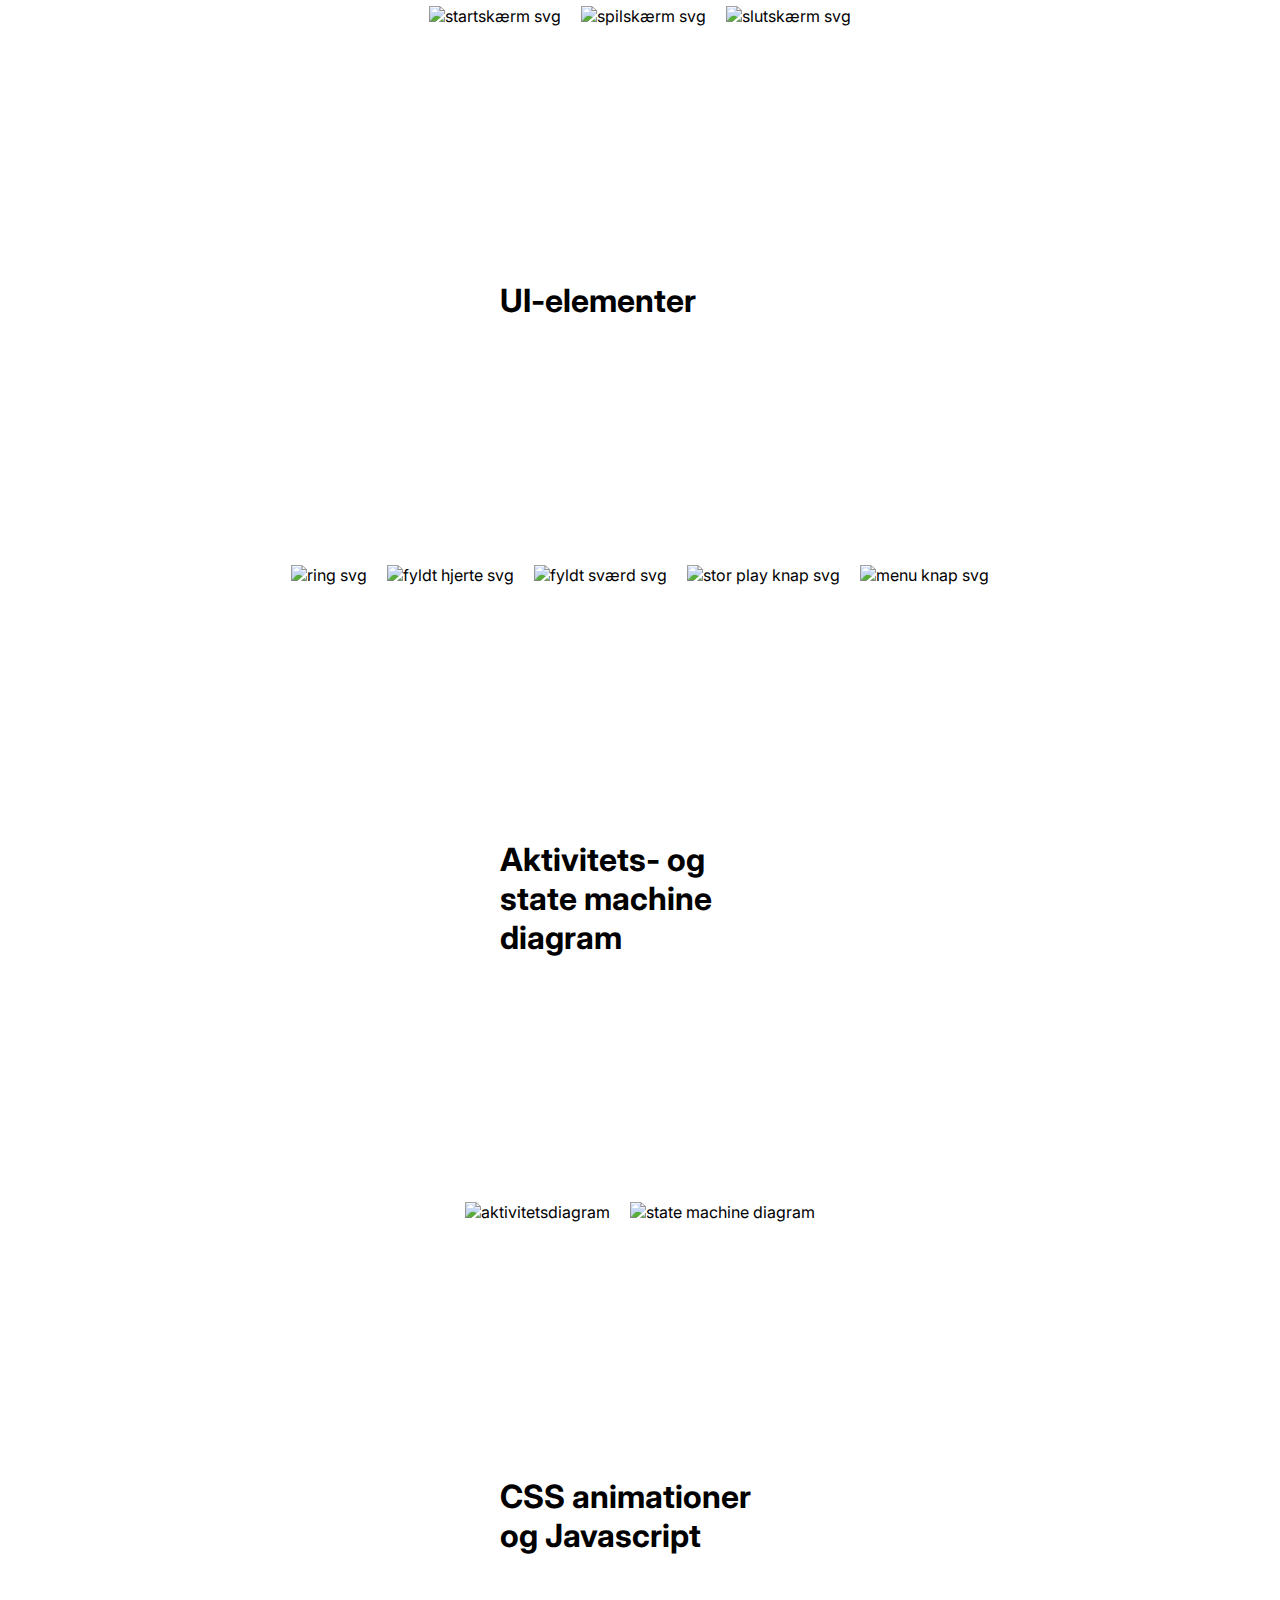
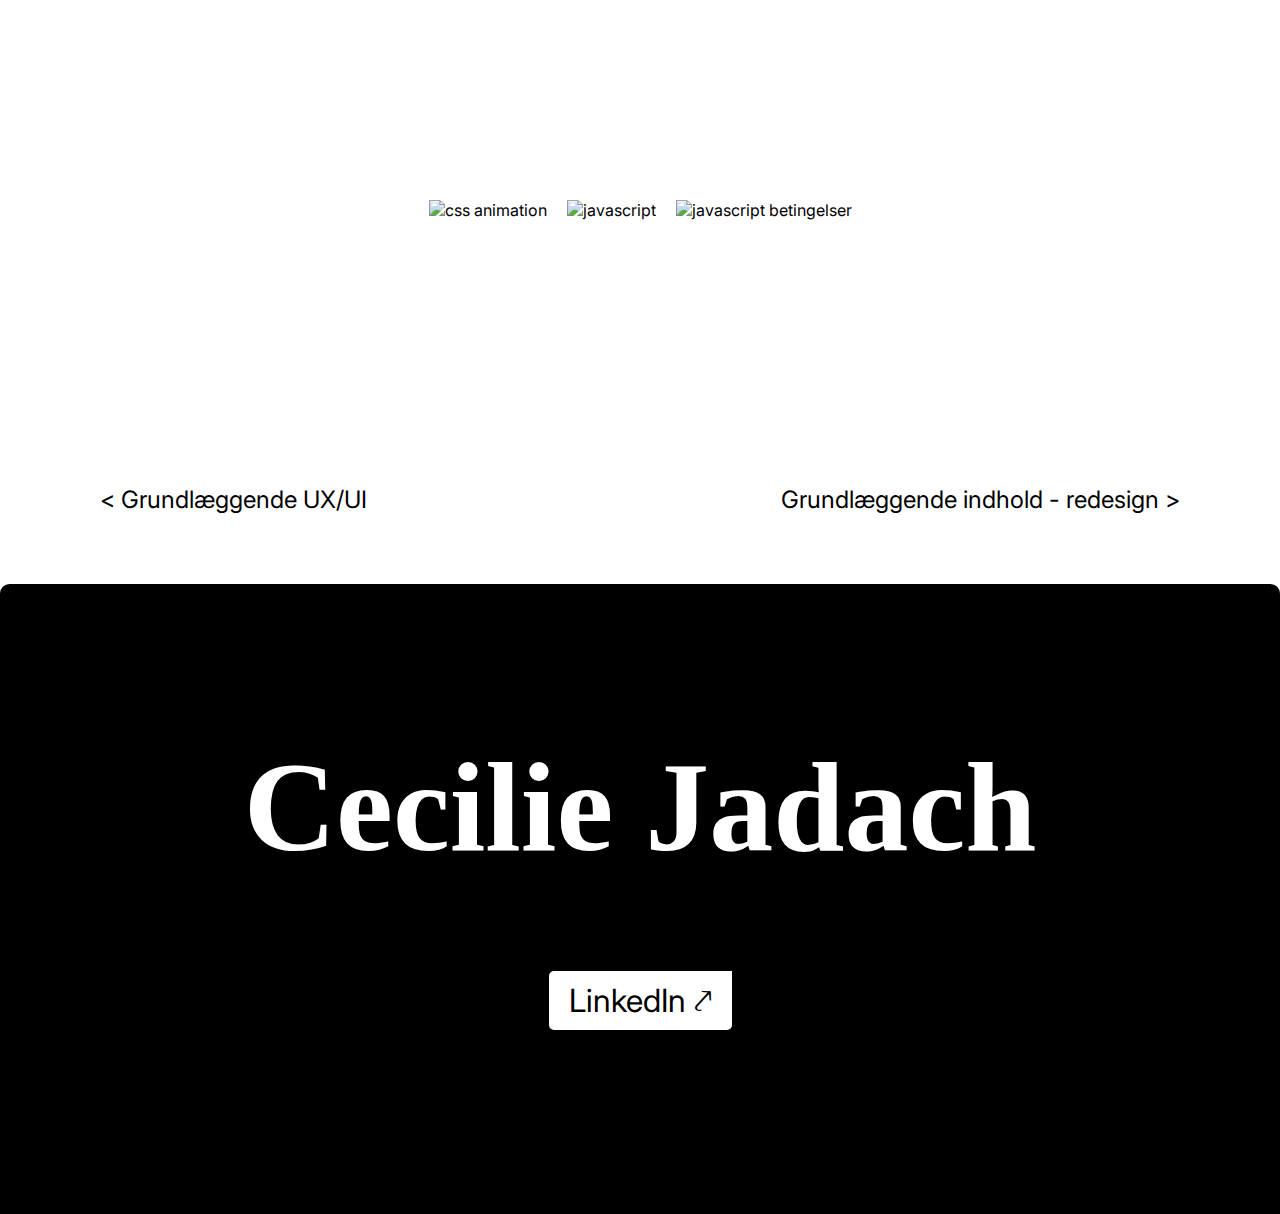
==== commit c8721660: "tilføjet css scroll animation" ====
--- a/grundlaeggende_animation.html
+++ b/grundlaeggende_animation.html
@@ -87,7 +87,7 @@
                 filmene.
             </p>
         </div>
-        <section class="animation-scroll">
+        <section class="animation-scroll scroll">
             <div class="image reveal">
                 <div class="cards">
                     <div class="text_card">
@@ -112,7 +112,7 @@
                 Gollum
                 normalt befinder sig i.</p>
         </div>
-        <section class="animation-scroll">
+        <section class="animation-scroll scroll">
             <div class="image reveal">
                 <div class="cards">
                     <div class="text_card">
@@ -136,7 +136,7 @@
                 Elementerne fx træer på spillesiden er i forskellige
                 størrelser for at give mere dybde og perspektiv.</p>
         </div>
-        <section class="animation-scroll">
+        <section class="animation-scroll scroll">
             <div class="image reveal">
                 <div class="cards">
                     <div class="text_card">
@@ -154,7 +154,7 @@
         <div class="con_3">
             <h1>Figurelementer</h1>
         </div>
-        <section class="animation-scroll">
+        <section class="animation-scroll scroll">
             <div class="image reveal">
                 <div class="cards">
                     <div class="text_card">
@@ -167,18 +167,18 @@
                         <img src="img/animation/svg/sad_gollum.svg" alt="gollum som er ked af det svg">
                     </div>
                     <div class="text_card">
+                        <img src="img/animation/svg/sam_m_ring.svg" alt="sam med ringen i hånden svg">
+                    </div>
+                    <div class="text_card">
                         <img src="img/animation/svg/angry_sam.svg" alt="sur sam svg">
                     </div>
-                    <div class="text_card">
-                        <img src="img/animation/svg/sam_m_ring.svg" alt="sam med ringen i hånden svg">
-                    </div>
                 </div>
             </div>
         </section>
         <div class="con_3">
             <h1>Baggrunde</h1>
         </div>
-        <section class="animation-scroll">
+        <section class="animation-scroll scroll">
             <div class="image reveal">
                 <div class="cards">
                     <div class="text_card">
@@ -196,7 +196,7 @@
         <div class="con_3">
             <h1>UI-elementer</h1>
         </div>
-        <section class="animation-scroll">
+        <section class="animation-scroll scroll">
             <div class="image reveal">
                 <div class="cards">
                     <div class="text_card">
@@ -220,7 +220,7 @@
         <div class="con_3">
             <h1>Aktivitets- og state machine diagram</h1>
         </div>
-        <section class="animation-scroll">
+        <section class="animation-scroll scroll">
             <div class="image reveal">
                 <div class="cards">
                     <div class="text_card">
@@ -235,8 +235,8 @@
         <div class="con_3">
             <h1>CSS animationer og Javascript</h1>
         </div>
-        <section class="animation-scroll">
-            <div class="image reveal">
+        <section class="animation-scroll scroll">
+            <div class="image">
                 <div class="cards">
                     <div class="text_card">
                         <img src="img/animation/css_animation.webp" alt="css animation">
--- a/generel.css
+++ b/generel.css
@@ -17,14 +17,23 @@
   src: url("font/houseofmontaguedemo-webfont.woff2");
 }
 
-h2,
-h3,
-p,
-a,
-.con_3 h1,
-h4,
-li {
+body {
   font-family: "Inter", sans-serif;
+}
+
+.scroll {
+  animation: fade linear both;
+  animation-timeline: view();
+  animation-range: entry 50% cover 50%;
+}
+
+@keyframes fade {
+  from {
+    opacity: 0;
+  }
+  to {
+    opacity: 1;
+  }
 }
 
 /*-----------NAVIGATION-----------*/
@@ -301,7 +310,7 @@
 .project_6 p {
   font-size: 1.2rem;
   margin-bottom: 30px;
-  line-height: 2rem;
+  /* line-height: 2rem; */
   hyphens: auto;
 }
 
@@ -388,19 +397,9 @@
 @media (max-width: 900px) {
   section .cards {
     flex-direction: column;
+    flex-flow: wrap;
+    justify-content: center;
   }
-}
-
-.reveal {
-  position: relative;
-  transform: translateY(100px);
-  opacity: 0;
-  transition: all 2s ease;
-}
-
-.reveal.active {
-  transform: translateY(0px);
-  opacity: 1;
 }
 
 .introduktion-wrapper-2,
@@ -564,7 +563,8 @@
   margin-bottom: 40px;
 }
 
-.about p {
+.about p,
+li {
   line-height: 1.5rem;
   hyphens: auto;
 }
@@ -576,10 +576,6 @@
 .line {
   border: 1px solid black;
   margin-bottom: 15px;
-}
-
-li {
-  line-height: 1.5rem;
 }
 
 .edu_con {
--- a/layout.css
+++ b/layout.css
@@ -5,8 +5,13 @@
     padding: 20px 30px;
   }
 
+  .hero_wrapper {
+    height: 65vh;
+  }
+
   .hero_headline_1 {
     font-size: 10rem;
+    padding-top: 300px;
   }
 
   .hero_headline_2 {
@@ -16,9 +21,8 @@
   .about-wrapper {
     display: grid;
     grid-template-columns: 1fr 1fr;
-    padding-top: 40px;
-    padding-left: 30px;
-    padding-right: 30px;
+    padding: 40px 30px 0 30px;
+    height: 45vh;
   }
 
   .about-wrapper a {
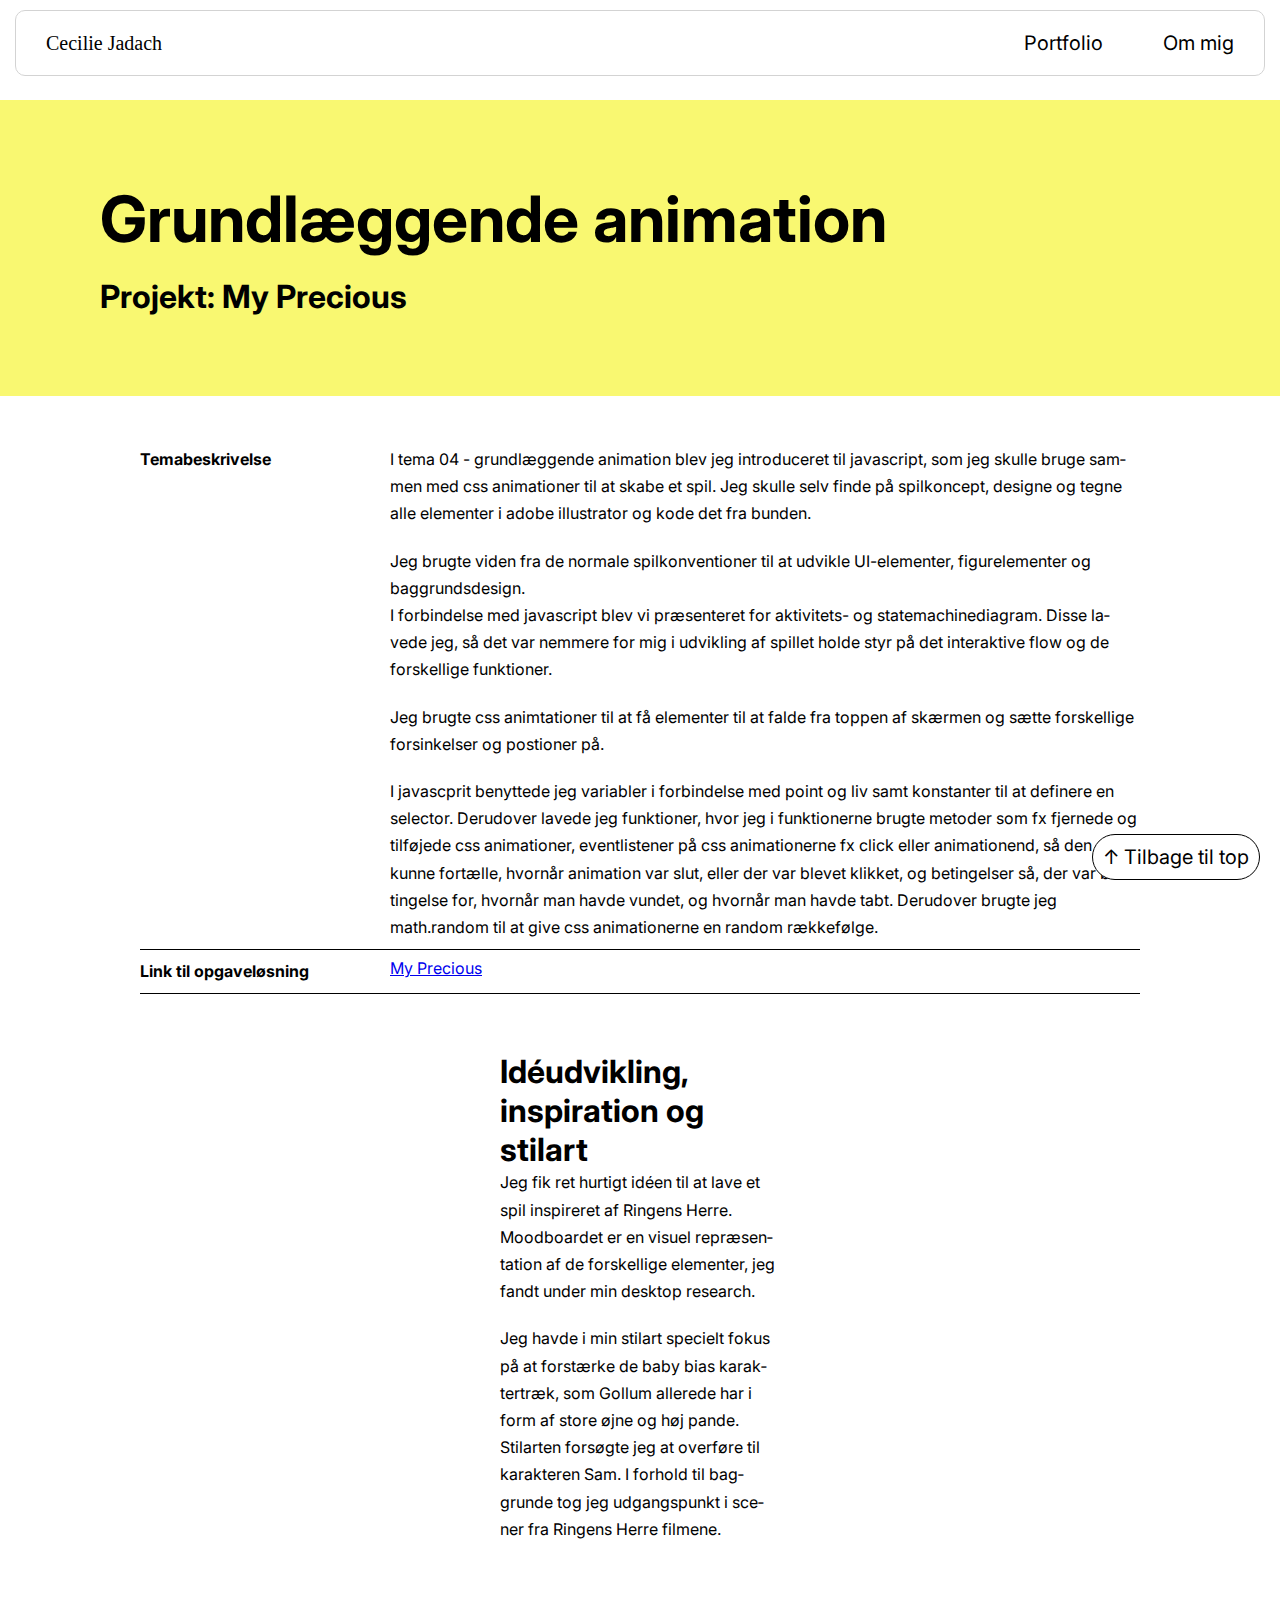
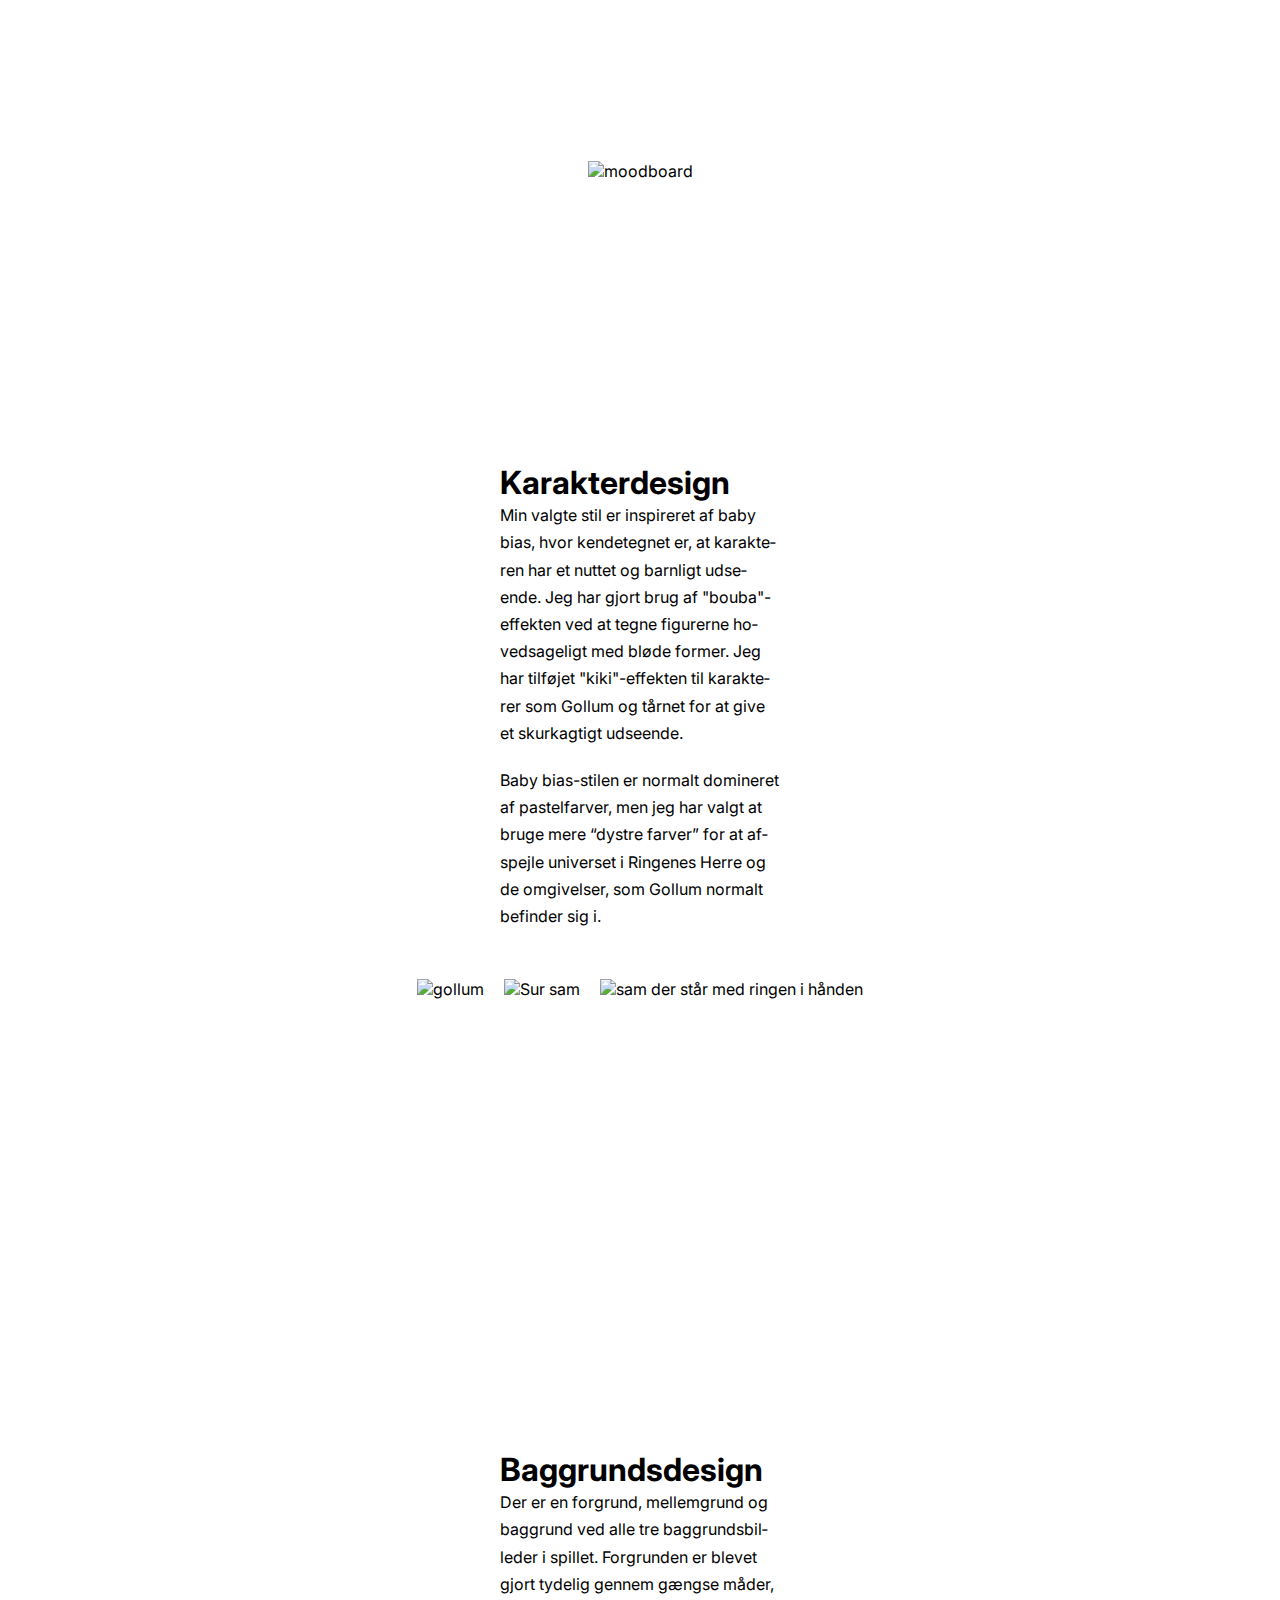
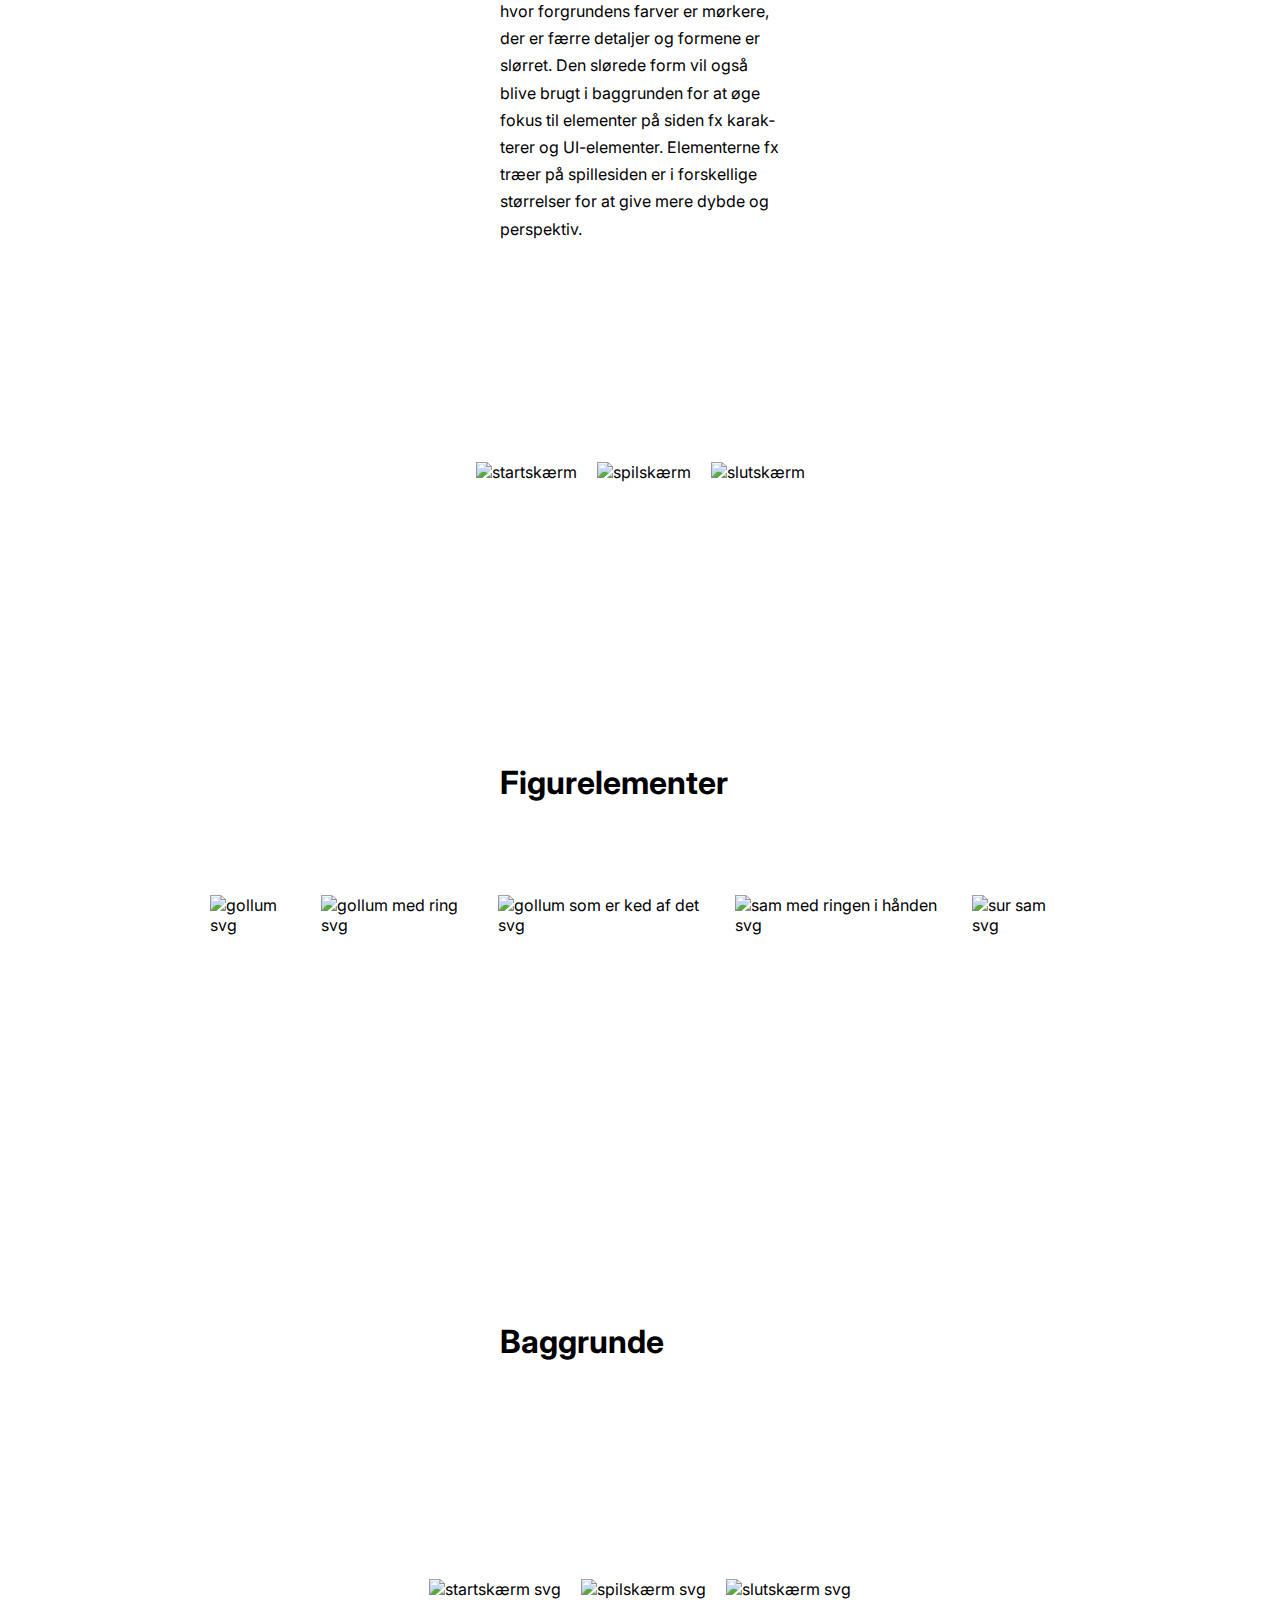
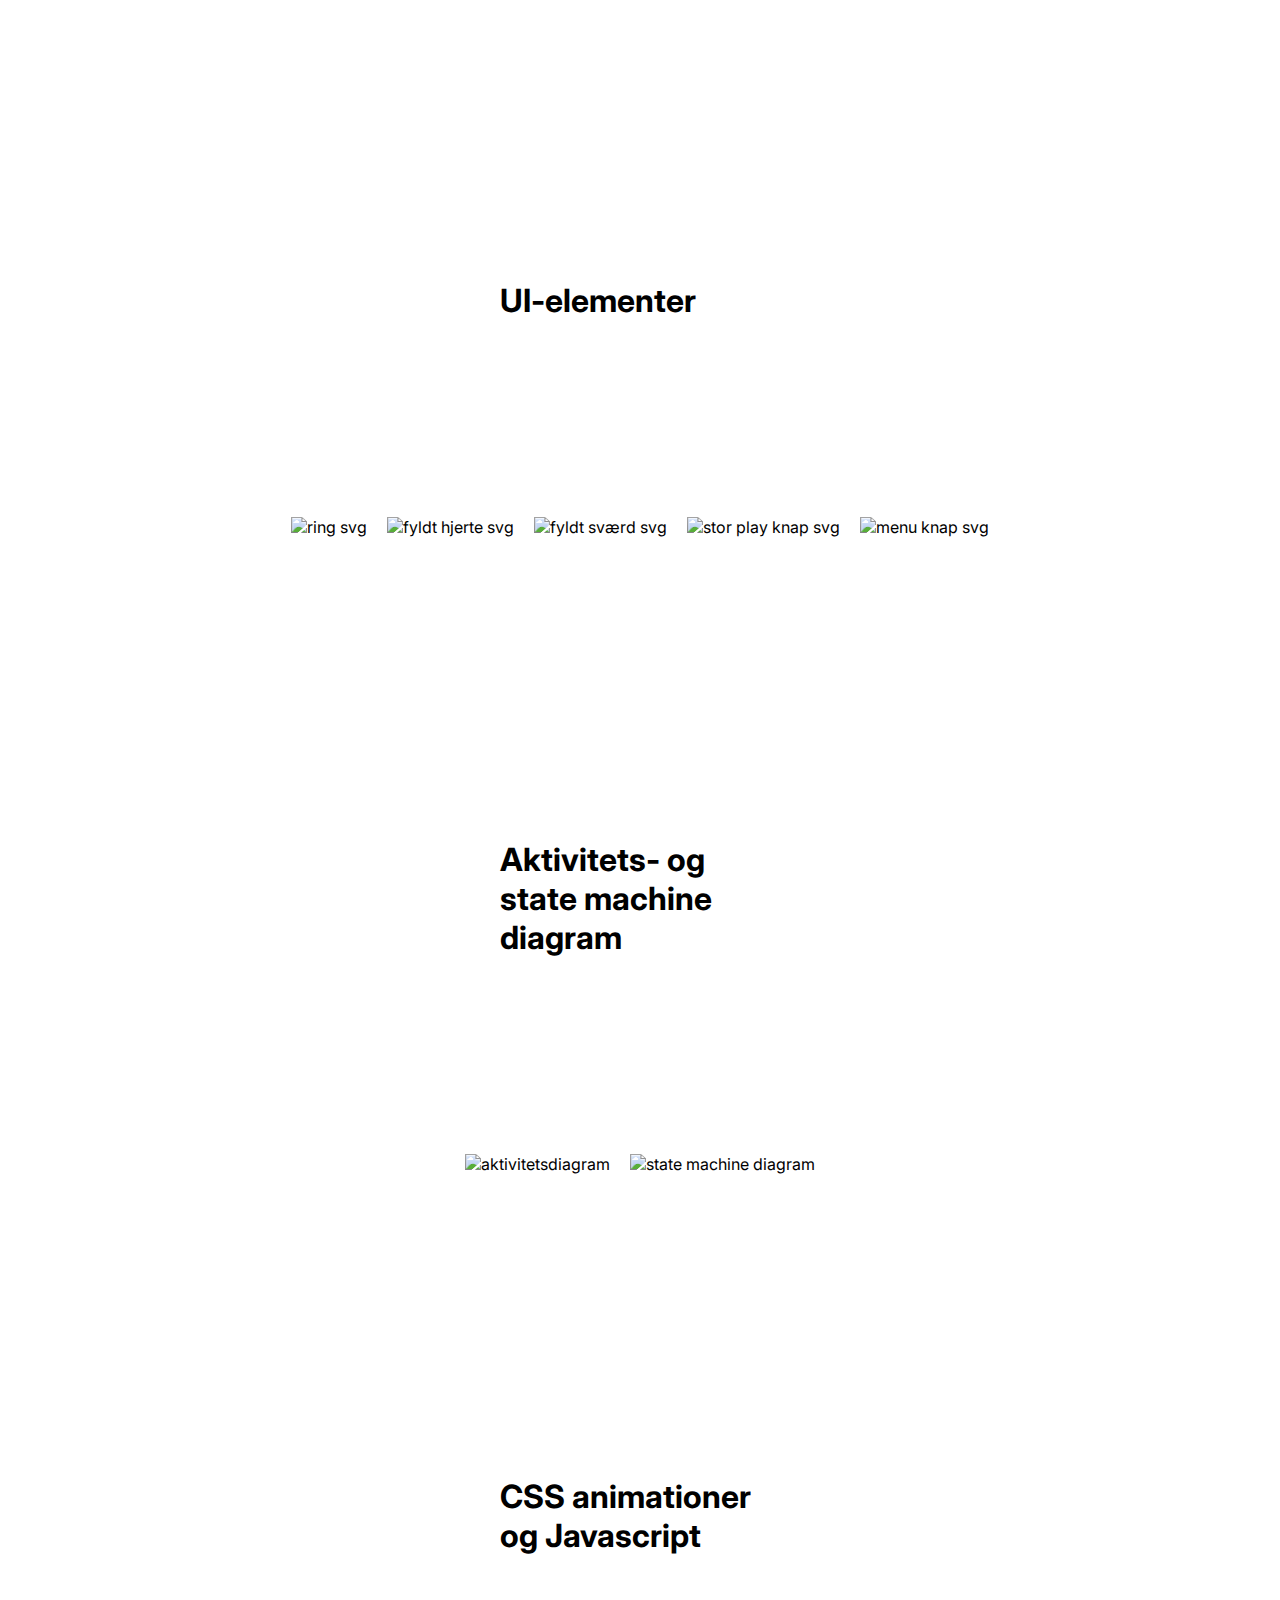
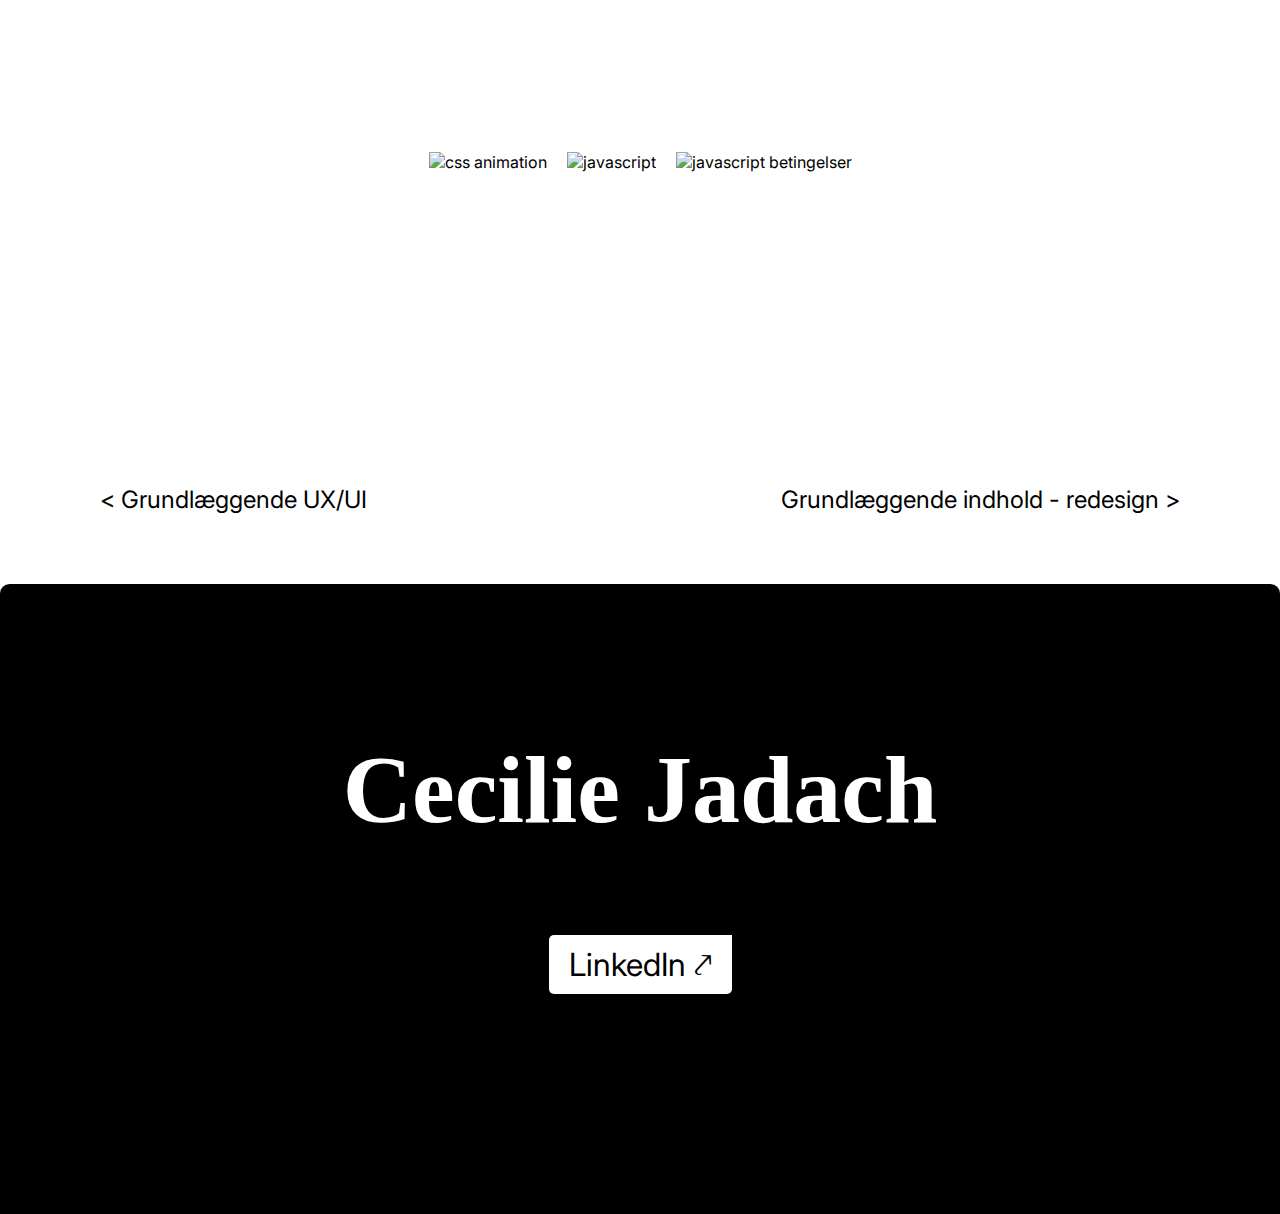
==== commit 2bfa6c3e: "valideret sider" ====
--- a/grundlaeggende_animation.html
+++ b/grundlaeggende_animation.html
@@ -4,12 +4,17 @@
 <head>
     <meta charset="UTF-8">
     <meta name="viewport" content="width=device-width, initial-scale=1.0">
+    <meta name="robots" content="noindex">
+    <meta name="description" content="Udforsk Cecilie Jadachs portefølje som multimediedesignerstuderende.">
     <title>Grundlæggende animation</title>
     <link rel="stylesheet" href="generel.css">
     <link rel="stylesheet" href="layout.css">
     <link rel="preconnect" href="https://fonts.googleapis.com">
     <link rel="preconnect" href="https://fonts.gstatic.com" crossorigin>
     <link href="https://fonts.googleapis.com/css2?family=Inter:wght@300;400;700&display=swap" rel="stylesheet">
+    <link rel="apple-touch-icon" sizes="180x180" href="/favicon_io/apple-touch-icon.png">
+    <link rel="icon" type="image/png" sizes="32x32" href="/favicon_io/favicon-32x32.png">
+    <link rel="icon" type="image/png" sizes="16x16" href="/favicon_io/favicon-16x16.png">
 </head>
 
 <body>
@@ -87,17 +92,13 @@
                 filmene.
             </p>
         </div>
-        <section class="animation-scroll scroll">
-            <div class="image reveal">
-                <div class="cards">
-                    <div class="text_card">
-                        <img src="img/animation/animation_moodboard.webp" alt="moodboard">
-                    </div>
-                </div>
-            </div>
-        </section>
-
-
+        <div class="animation-scroll scroll">
+            <div class="cards">
+                <div class="text_card">
+                    <img src="img/animation/animation_moodboard.webp" alt="moodboard" width="483" height="344">
+                </div>
+            </div>
+        </div>
         <div class="con_3">
             <h1>Karakterdesign</h1>
             <p>Min valgte stil er inspireret af baby bias, hvor kendetegnet er, at karakteren har et nuttet og barnligt
@@ -112,21 +113,20 @@
                 Gollum
                 normalt befinder sig i.</p>
         </div>
-        <section class="animation-scroll scroll">
-            <div class="image reveal">
-                <div class="cards">
-                    <div class="text_card">
-                        <img src="img/animation/gollum_skitse.webp" alt="gollum">
-                    </div>
-                    <div class="text_card">
-                        <img src="img/animation/sursam_skitse.webp" alt="Sur sam">
-                    </div>
-                    <div class="text_card">
-                        <img src="img/animation/sam_m_ring_skitse.webp" alt="sam der står med ringen i hånden">
-                    </div>
-                </div>
-            </div>
-        </section>
+        <div class="animation-scroll scroll">
+            <div class="cards">
+                <div class="text_card">
+                    <img src="img/animation/gollum_skitse.webp" alt="gollum" width="156" height="222">
+                </div>
+                <div class="text_card">
+                    <img src="img/animation/sursam_skitse.webp" alt="Sur sam" width="156" height="170">
+                </div>
+                <div class="text_card">
+                    <img src="img/animation/sam_m_ring_skitse.webp" alt="sam der står med ringen i hånden" width="172"
+                        height="269">
+                </div>
+            </div>
+        </div>
         <div class="con_3">
             <h1>Baggrundsdesign</h1>
             <p>Der er en forgrund, mellemgrund og baggrund ved alle tre baggrundsbilleder i
@@ -136,122 +136,112 @@
                 Elementerne fx træer på spillesiden er i forskellige
                 størrelser for at give mere dybde og perspektiv.</p>
         </div>
-        <section class="animation-scroll scroll">
-            <div class="image reveal">
-                <div class="cards">
-                    <div class="text_card">
-                        <img src="img/animation/startskaerm.webp" alt="startskærm">
-                    </div>
-                    <div class="text_card">
-                        <img src="img/animation/spilskaerm.webp" alt="spilskærm">
-                    </div>
-                    <div class="text_card">
-                        <img src="img/animation/slutskaerm.webp" alt="slutskærm">
-                    </div>
-                </div>
-            </div>
-        </section>
+        <div class="animation-scroll scroll">
+            <div class="cards">
+                <div class="text_card">
+                    <img src="img/animation/startskaerm.webp" alt="startskærm" width="303" height="212">
+                </div>
+                <div class="text_card">
+                    <img src="img/animation/spilskaerm.webp" alt="spilskærm" width="303" height="212">
+                </div>
+                <div class="text_card">
+                    <img src="img/animation/slutskaerm.webp" alt="slutskærm" width="324" height="234">
+                </div>
+            </div>
+        </div>
         <div class="con_3">
             <h1>Figurelementer</h1>
         </div>
-        <section class="animation-scroll scroll">
-            <div class="image reveal">
-                <div class="cards">
-                    <div class="text_card">
-                        <img src="img/animation/svg/gollum.svg" alt="gollum svg">
-                    </div>
-                    <div class="text_card">
-                        <img src="img/animation/svg/gollum_m_ring.svg" alt="gollum med ring svg">
-                    </div>
-                    <div class="text_card">
-                        <img src="img/animation/svg/sad_gollum.svg" alt="gollum som er ked af det svg">
-                    </div>
-                    <div class="text_card">
-                        <img src="img/animation/svg/sam_m_ring.svg" alt="sam med ringen i hånden svg">
-                    </div>
-                    <div class="text_card">
-                        <img src="img/animation/svg/angry_sam.svg" alt="sur sam svg">
-                    </div>
-                </div>
-            </div>
-        </section>
+        <div class="animation-scroll scroll">
+            <div class="cards">
+                <div class="text_card">
+                    <img src="img/animation/svg/gollum.svg" alt="gollum svg" width="118" height="162">
+                </div>
+                <div class="text_card">
+                    <img src="img/animation/svg/gollum_m_ring.svg" alt="gollum med ring svg" width="125" height="160">
+                </div>
+                <div class="text_card">
+                    <img src="img/animation/svg/sad_gollum.svg" alt="gollum som er ked af det svg" width="306"
+                        height="186">
+                </div>
+                <div class="text_card">
+                    <img src="img/animation/svg/sam_m_ring.svg" alt="sam med ringen i hånden svg" width="215"
+                        height="320">
+                </div>
+                <div class="text_card">
+                    <img src="img/animation/svg/angry_sam.svg" alt="sur sam svg" width="127" height="137">
+                </div>
+            </div>
+        </div>
         <div class="con_3">
             <h1>Baggrunde</h1>
         </div>
-        <section class="animation-scroll scroll">
-            <div class="image reveal">
-                <div class="cards">
-                    <div class="text_card">
-                        <img src="img/animation/svg/start_screen.svg" alt="startskærm svg">
-                    </div>
-                    <div class="text_card">
-                        <img src="img/animation/svg/spilskaerm_u_figur.svg" alt="spilskærm svg">
-                    </div>
-                    <div class="text_card">
-                        <img src="img/animation/svg/slutskaerm.svg" alt="slutskærm svg">
-                    </div>
-                </div>
-            </div>
-        </section>
+        <div class="animation-scroll scroll">
+            <div class="cards">
+                <div class="text_card">
+                    <img src="img/animation/svg/start_screen.svg" alt="startskærm svg" width="311" height="175">
+                </div>
+                <div class="text_card">
+                    <img src="img/animation/svg/spilskaerm_u_figur.svg" alt="spilskærm svg" width="310" height="174">
+                </div>
+                <div class="text_card">
+                    <img src="img/animation/svg/slutskaerm.svg" alt="slutskærm svg" width="310" height="174">
+                </div>
+            </div>
+        </div>
         <div class="con_3">
             <h1>UI-elementer</h1>
         </div>
-        <section class="animation-scroll scroll">
-            <div class="image reveal">
-                <div class="cards">
-                    <div class="text_card">
-                        <img src="img/animation/svg/ring.svg" alt="ring svg">
-                    </div>
-                    <div class="text_card">
-                        <img src="img/animation/svg/fyldt_hjerte.svg" alt="fyldt hjerte svg">
-                    </div>
-                    <div class="text_card">
-                        <img src="img/animation/svg/fyldt_svaerd.svg" alt="fyldt sværd svg">
-                    </div>
-                    <div class="text_card">
-                        <img src="img/animation/svg/stor_play_knap.svg" alt="stor play knap svg">
-                    </div>
-                    <div class="text_card">
-                        <img src="img/animation/svg/menu_button.svg" alt="menu knap svg">
-                    </div>
-                </div>
-            </div>
-        </section>
+        <div class="animation-scroll scroll">
+            <div class="cards">
+                <div class="text_card">
+                    <img src="img/animation/svg/ring.svg" alt="ring svg" width="149" height="154">
+                </div>
+                <div class="text_card">
+                    <img src="img/animation/svg/fyldt_hjerte.svg" alt="fyldt hjerte svg" width="106" height="97">
+                </div>
+                <div class="text_card">
+                    <img src="img/animation/svg/fyldt_svaerd.svg" alt="fyldt sværd svg" width="250" height="64">
+                </div>
+                <div class="text_card">
+                    <img src="img/animation/svg/stor_play_knap.svg" alt="stor play knap svg" width="199" height="67">
+                </div>
+                <div class="text_card">
+                    <img src="img/animation/svg/menu_button.svg" alt="menu knap svg" width="186" height="58">
+                </div>
+            </div>
+        </div>
         <div class="con_3">
             <h1>Aktivitets- og state machine diagram</h1>
         </div>
-        <section class="animation-scroll scroll">
-            <div class="image reveal">
-                <div class="cards">
-                    <div class="text_card">
-                        <img src="img/animation/aktivitetsdiagram2.webp" alt="aktivitetsdiagram">
-                    </div>
-                    <div class="text_card">
-                        <img src="img/animation/state_machine_diagram.webp" alt="state machine diagram">
-                    </div>
-                </div>
-            </div>
-        </section>
+        <div class="animation-scroll scroll">
+            <div class="cards">
+                <div class="text_card">
+                    <img src="img/animation/aktivitetsdiagram2.webp" alt="aktivitetsdiagram" width="439" height="339">
+                </div>
+                <div class="text_card">
+                    <img src="img/animation/state_machine_diagram.webp" alt="state machine diagram" width="512"
+                        height="320">
+                </div>
+            </div>
+        </div>
         <div class="con_3">
             <h1>CSS animationer og Javascript</h1>
         </div>
-        <section class="animation-scroll scroll">
-            <div class="image">
-                <div class="cards">
-                    <div class="text_card">
-                        <img src="img/animation/css_animation.webp" alt="css animation">
-                    </div>
-                    <div class="text_card">
-                        <img src="img/animation/javascript.webp" alt="javascript">
-                    </div>
-                    <div class="text_card">
-                        <img src="img/animation/javascript_betingelser.webp" alt="javascript betingelser">
-                    </div>
-                </div>
-            </div>
-        </section>
-
-
+        <div class="animation-scroll scroll">
+            <div class="cards">
+                <div class="text_card">
+                    <img src="img/animation/css_animation.webp" alt="css animation" width="310" height="302">
+                </div>
+                <div class="text_card">
+                    <img src="img/animation/javascript.webp" alt="javascript" width="310" height="192">
+                </div>
+                <div class="text_card">
+                    <img src="img/animation/javascript_betingelser.webp" alt="javascript betingelser" width="310"
+                        height="163">
+                </div>
+            </div>
+        </div>
         <div class="div_links">
             <a href="grundlaeggende_ux.html"> &lt; Grundlæggende UX/UI</a>
             <a href="grundlaeggende_indhold_redesign.html">Grundlæggende indhold - redesign &gt;</a>
@@ -262,7 +252,7 @@
         <section>
             <div class="footer-wrapper">
                 <div class="footer-headline">
-                    <h1>Cecilie Jadach</h1>
+                    <h2>Cecilie Jadach</h2>
                 </div>
                 <div class="footer-content">
                     <a href="https://www.linkedin.com/in/cecilie-jadach-petersen-0671b7276/">LinkedIn &#10532;</a>
--- a/generel.css
+++ b/generel.css
@@ -24,7 +24,8 @@
 .scroll {
   animation: fade linear both;
   animation-timeline: view();
-  animation-range: entry 50% cover 50%;
+  animation-range-start: entry 50%;
+  animation-range-end: cover 50%;
 }
 
 @keyframes fade {
@@ -386,16 +387,16 @@
   align-items: center;
 }
 
-section .cards {
+.cards {
   display: flex;
 }
 
-section .cards .text_card {
+.cards .text_card {
   padding: 10px;
 }
 
 @media (max-width: 900px) {
-  section .cards {
+  .cards {
     flex-direction: column;
     flex-flow: wrap;
     justify-content: center;
@@ -599,7 +600,7 @@
 .færdighedsbjælke {
   width: 200px;
   height: 15px;
-  background-color: lightgray;
+  background-color: rgb(224, 224, 224);
   border-radius: 5px;
 }
 
@@ -610,35 +611,35 @@
 
 .niveau-1 {
   width: 20%;
-  background-color: #002eff;
+  background-color: #aeac9a;
 }
 
 .niveau-2 {
   width: 90%;
-  background-color: #002eff;
+  background-color: #aeac9a;
 }
 
 .niveau-3 {
   width: 40%;
-  background-color: #002eff;
+  background-color: #aeac9a;
 }
 
 .niveau-4 {
   width: 80%;
-  background-color: #002eff;
+  background-color: #aeac9a;
 }
 
 .niveau-5 {
   width: 40%;
-  background-color: #002eff;
+  background-color: #aeac9a;
 }
 
 .niveau-6 {
   width: 30%;
-  background-color: #002eff;
+  background-color: #aeac9a;
 }
 
 .niveau-7 {
   width: 25%;
-  background-color: #002eff;
-}
+  background-color: #aeac9a;
+}
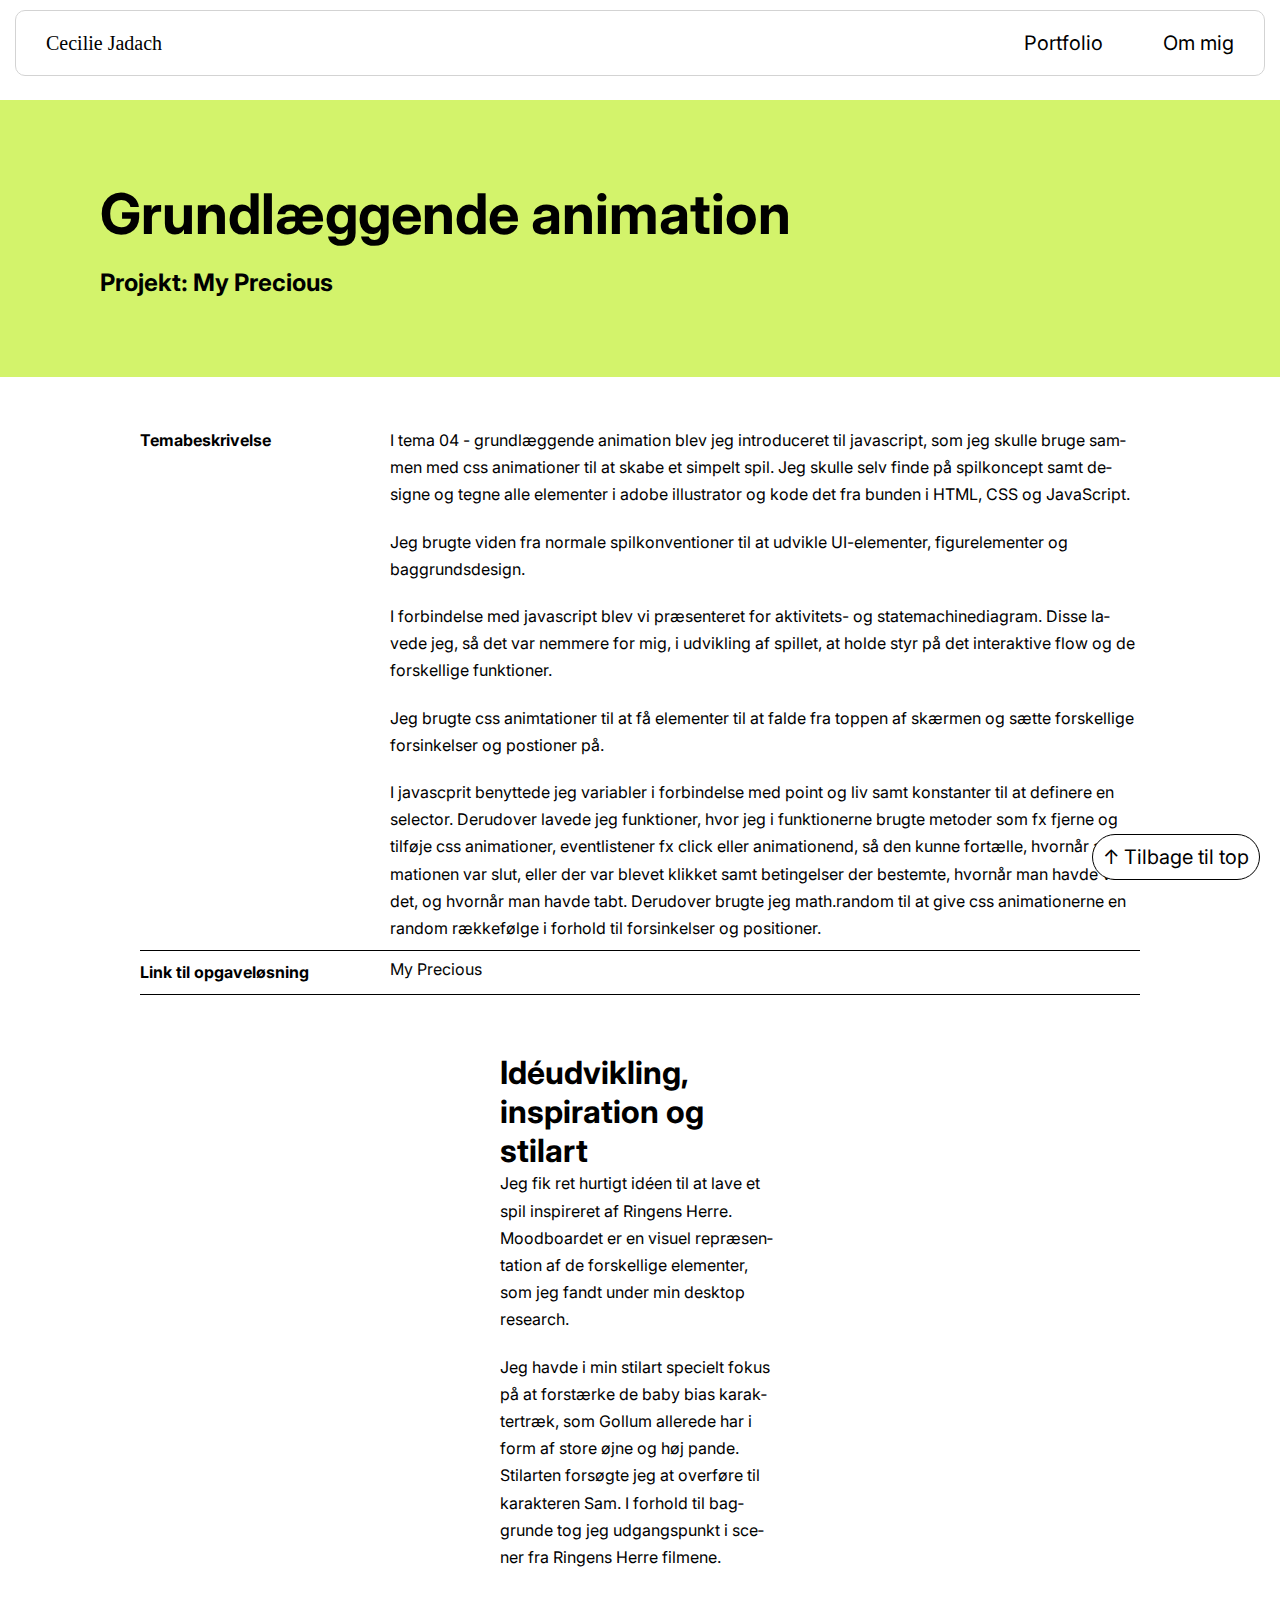
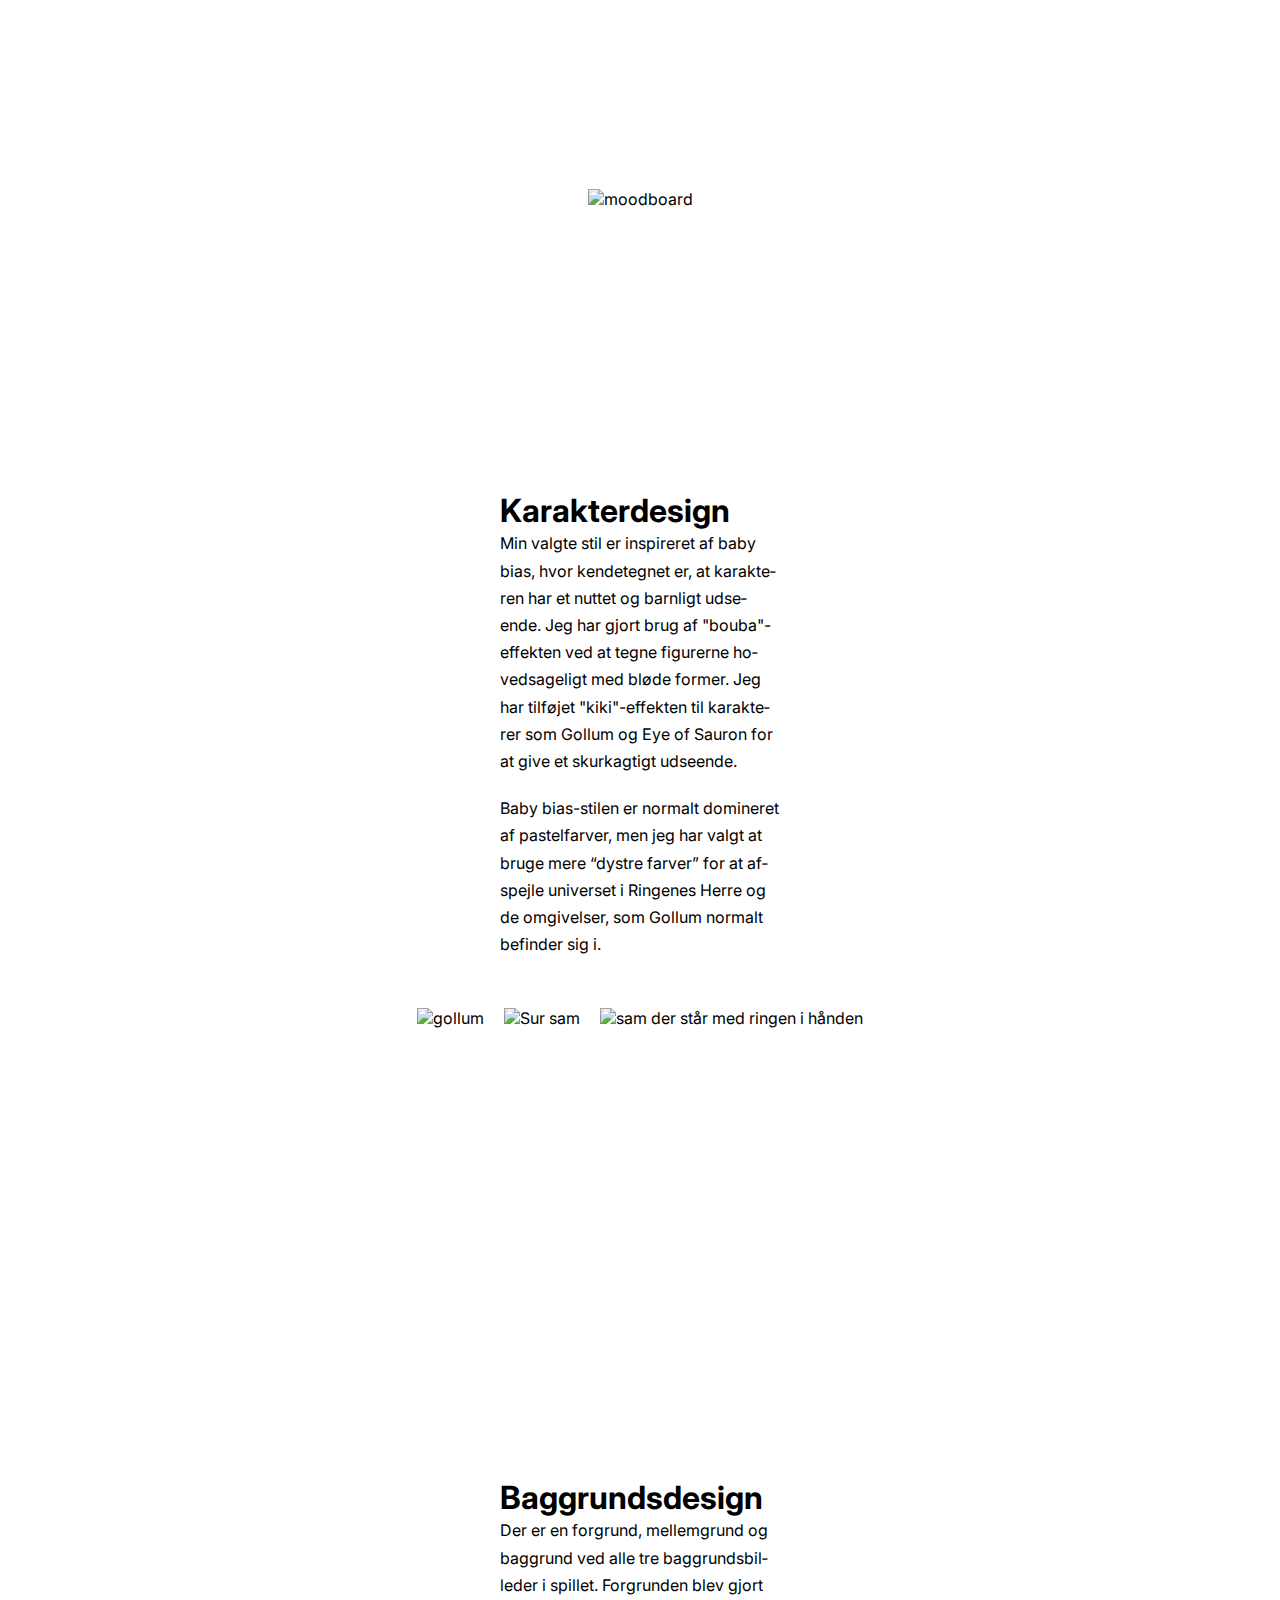
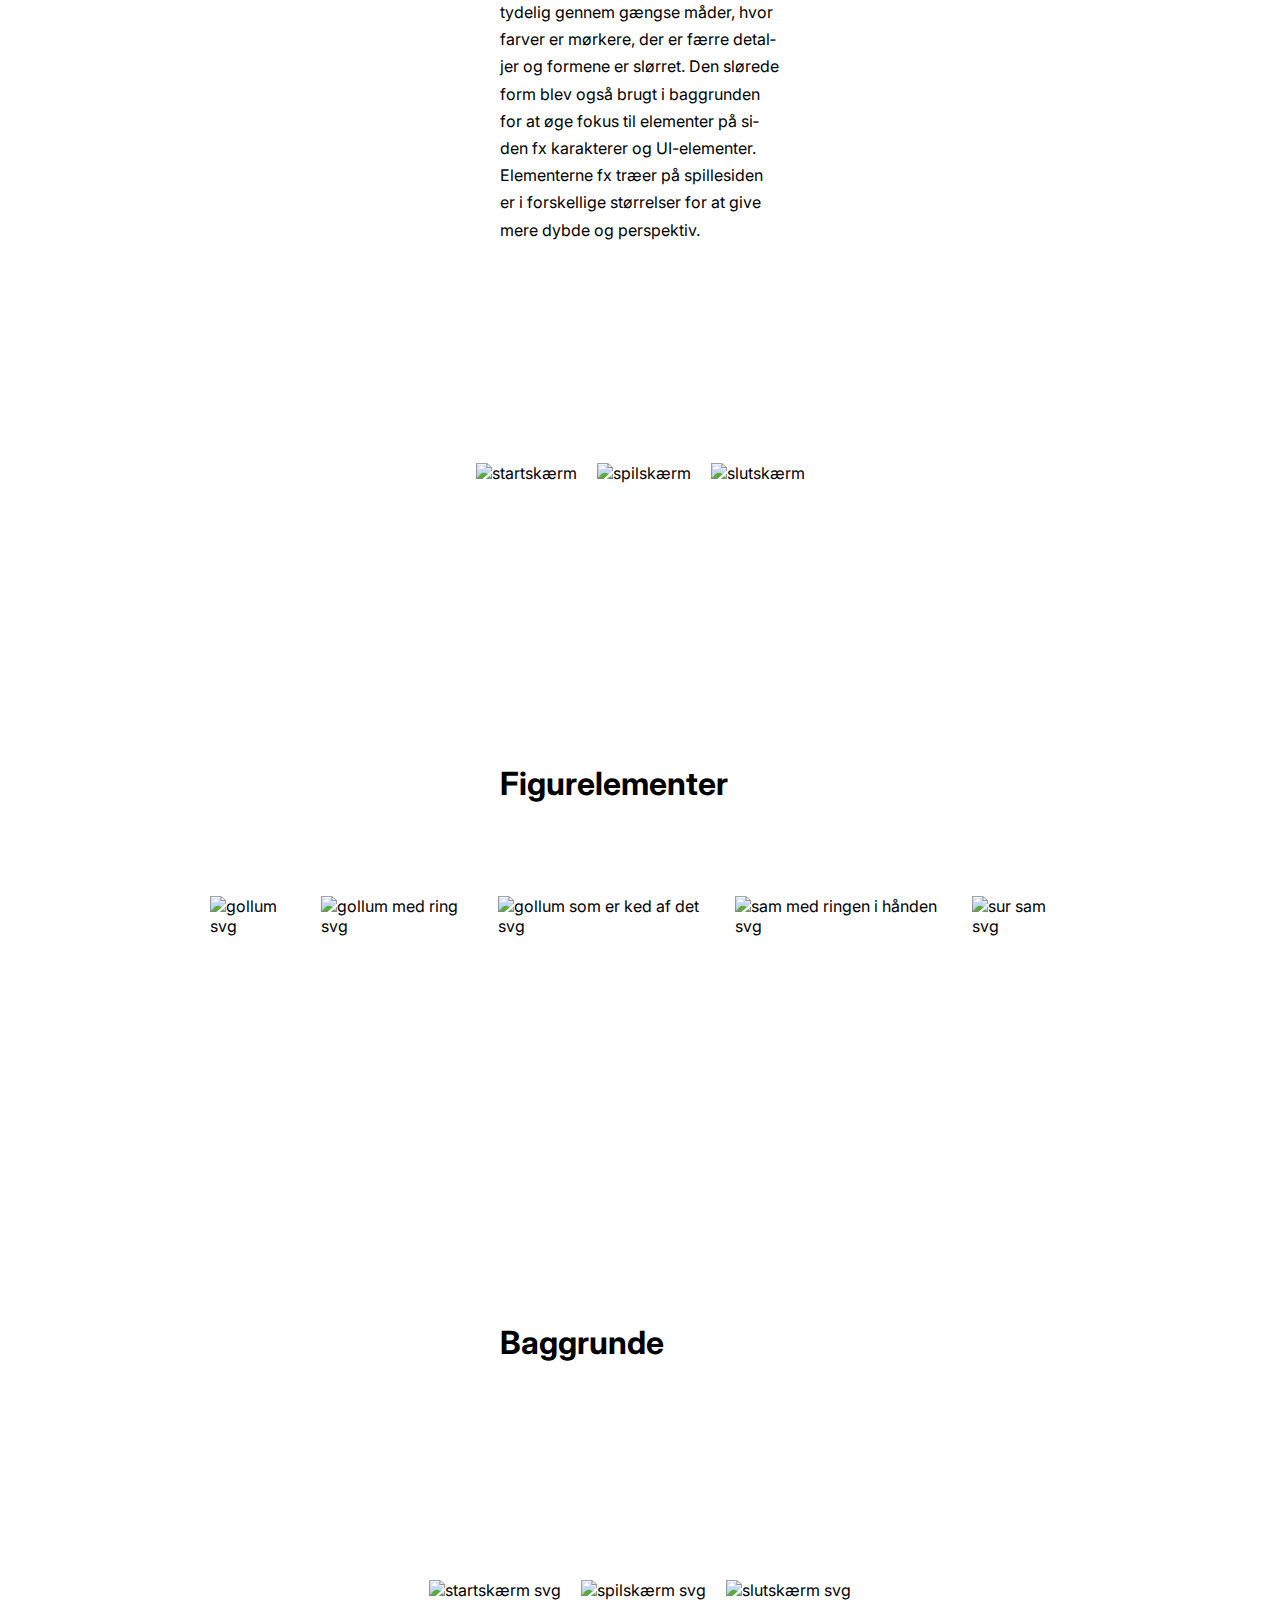
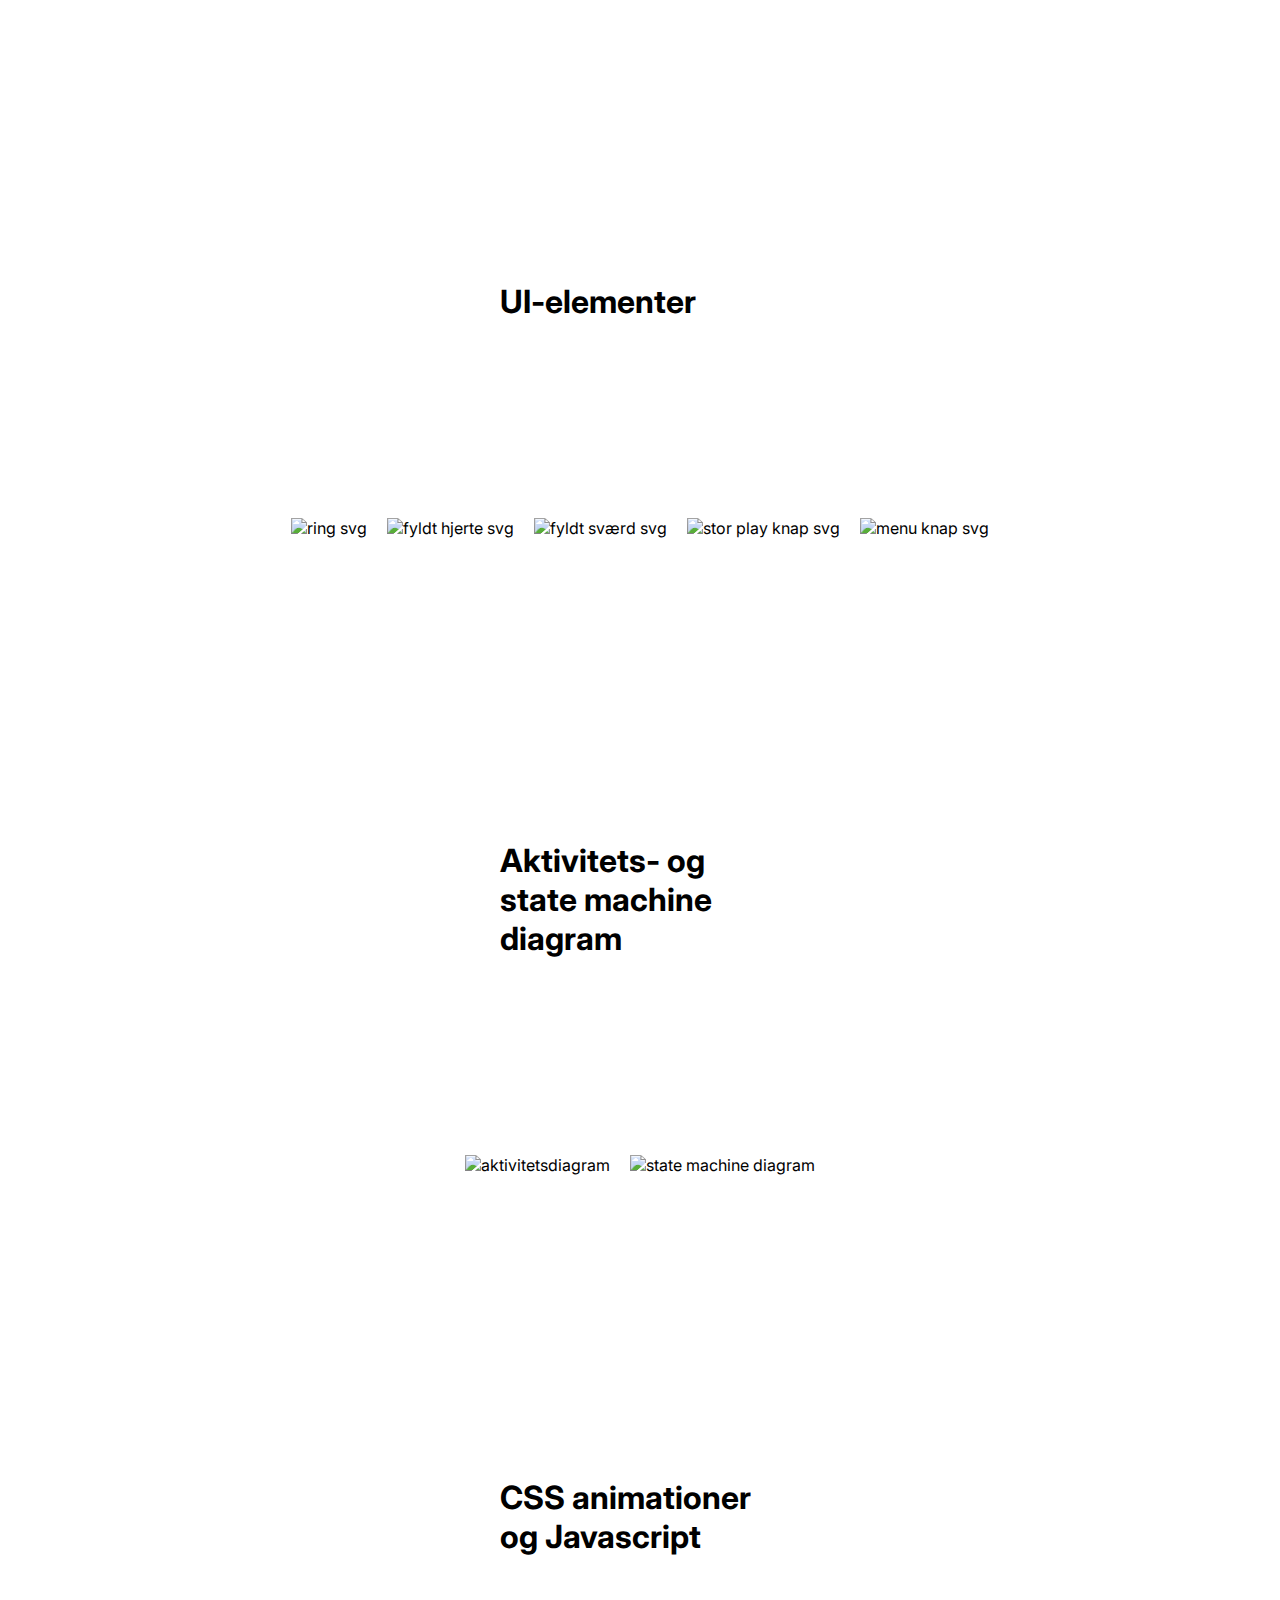
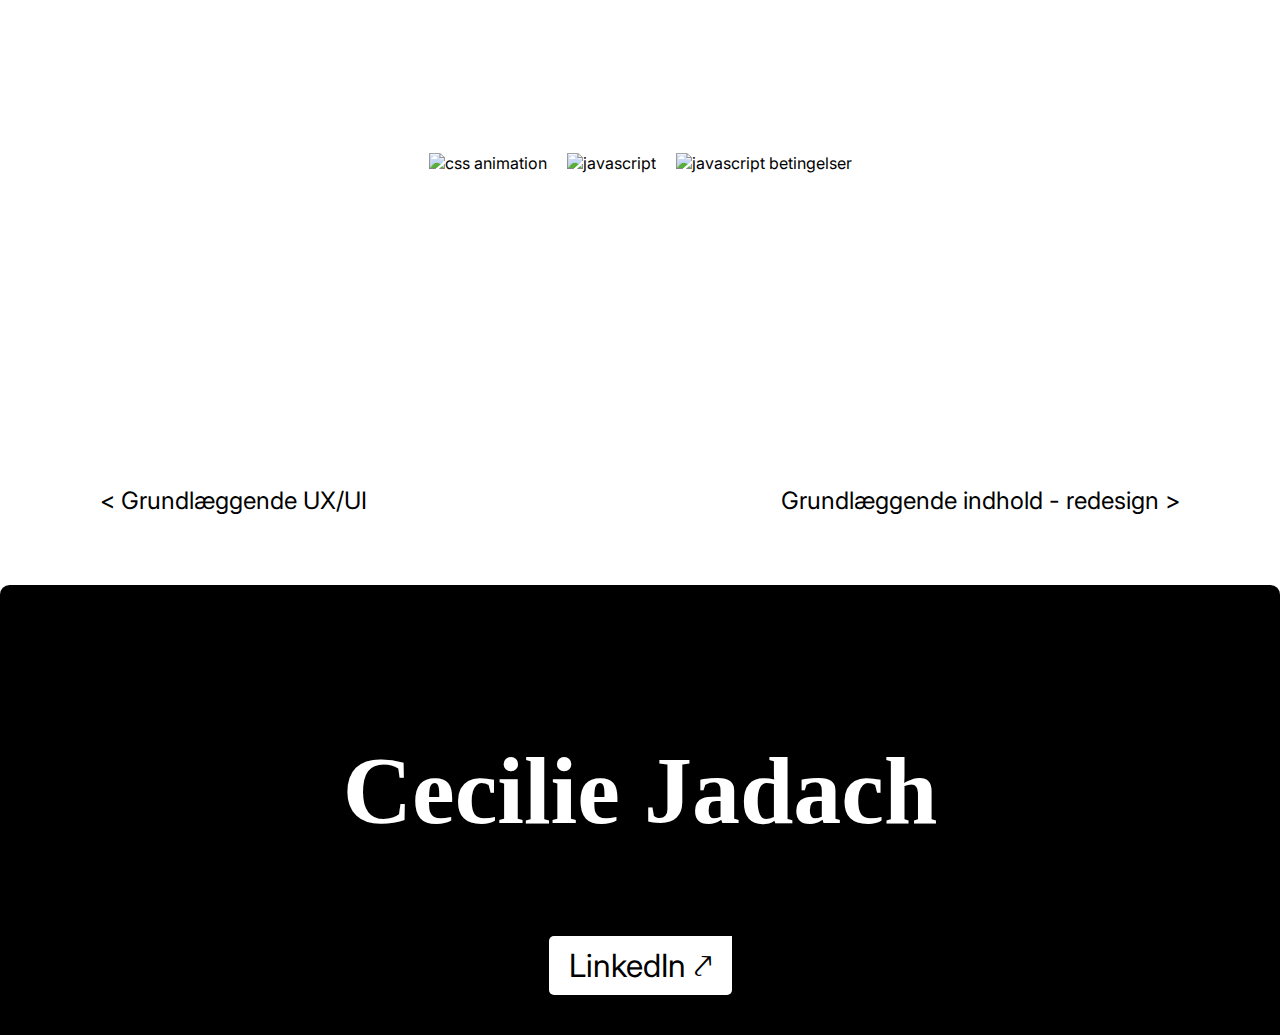
==== commit f3d3fe19: "rettet indhold på siderne" ====
--- a/grundlaeggende_animation.html
+++ b/grundlaeggende_animation.html
@@ -49,25 +49,25 @@
                     <p>I tema 04 - grundlæggende animation blev jeg introduceret til javascript, som jeg skulle bruge
                         sammen med css
                         animationer
-                        til at skabe et spil. Jeg skulle selv finde på spilkoncept, designe og tegne alle elementer i
+                        til at skabe et simpelt spil. Jeg skulle selv finde på spilkoncept samt designe og tegne alle
+                        elementer i
                         adobe
-                        illustrator og kode det fra bunden.</p><br>
-
-                    <p>Jeg brugte viden fra de normale spilkonventioner til at
-                        udvikle UI-elementer, figurelementer og baggrundsdesign.</p>
-
+                        illustrator og kode det fra bunden i HTML, CSS og JavaScript.</p><br>
+                    <p>Jeg brugte viden fra normale spilkonventioner til at
+                        udvikle UI-elementer, figurelementer og baggrundsdesign.</p><br>
                     <p>I forbindelse med javascript blev vi præsenteret for aktivitets-
-                        og statemachinediagram. Disse lavede jeg, så det var nemmere for mig i udvikling af spillet
+                        og statemachinediagram. Disse lavede jeg, så det var nemmere for mig, i udvikling af spillet, at
                         holde styr på det interaktive flow og de forskellige funktioner.</p><br>
                     <p>Jeg brugte css animtationer til at få elementer til at falde fra toppen af skærmen og sætte
                         forskellige forsinkelser og postioner på.</p><br>
                     <p>I javascprit benyttede jeg variabler i forbindelse med point og liv samt konstanter til at
                         definere en selector. Derudover lavede jeg funktioner, hvor jeg i funktionerne brugte
-                        metoder som fx fjernede og
-                        tilføjede css animationer, eventlistener på css animationerne fx click eller animationend, så
-                        den kunne fortælle, hvornår animation var slut, eller der var blevet klikket, og betingelser så,
-                        der var betingelse for, hvornår man havde vundet, og hvornår man havde tabt. Derudover brugte
-                        jeg math.random til at give css animationerne en random rækkefølge.</p>
+                        metoder som fx fjerne og
+                        tilføje css animationer, eventlistener fx click eller animationend, så
+                        den kunne fortælle, hvornår animationen var slut, eller der var blevet klikket samt betingelser
+                        der bestemte, hvornår man havde vundet, og hvornår man havde tabt. Derudover brugte
+                        jeg math.random til at give css animationerne en random rækkefølge i forhold til forsinkelser og
+                        positioner.</p>
                 </div>
             </div>
             <div class="row">
@@ -82,7 +82,7 @@
         <div class="con_3">
             <h1>Idéudvikling, inspiration og stilart</h1>
             <p>Jeg fik ret hurtigt idéen til at lave et spil inspireret af Ringens Herre.
-                Moodboardet er en visuel repræsentation af de forskellige elementer, jeg fandt
+                Moodboardet er en visuel repræsentation af de forskellige elementer, som jeg fandt
                 under min desktop research.</p><br>
             <p>Jeg havde i min stilart specielt fokus på at forstærke de baby bias karaktertræk, som Gollum allerede har
                 i
@@ -92,7 +92,7 @@
                 filmene.
             </p>
         </div>
-        <div class="animation-scroll scroll">
+        <div class="animation-scroll">
             <div class="cards">
                 <div class="text_card">
                     <img src="img/animation/animation_moodboard.webp" alt="moodboard" width="483" height="344">
@@ -105,7 +105,8 @@
                 udseende. Jeg har gjort brug af
                 "bouba"-effekten
                 ved at tegne figurerne hovedsageligt med bløde former. Jeg har
-                tilføjet "kiki"-effekten til karakterer som Gollum og tårnet for at give et skurkagtigt udseende.</p>
+                tilføjet "kiki"-effekten til karakterer som Gollum og Eye of Sauron for at give et skurkagtigt udseende.
+            </p>
             <br>
             <p>Baby bias-stilen er normalt
                 domineret af pastelfarver, men jeg har valgt at bruge mere “dystre
@@ -113,7 +114,7 @@
                 Gollum
                 normalt befinder sig i.</p>
         </div>
-        <div class="animation-scroll scroll">
+        <div class="animation-scroll">
             <div class="cards">
                 <div class="text_card">
                     <img src="img/animation/gollum_skitse.webp" alt="gollum" width="156" height="222">
@@ -130,13 +131,13 @@
         <div class="con_3">
             <h1>Baggrundsdesign</h1>
             <p>Der er en forgrund, mellemgrund og baggrund ved alle tre baggrundsbilleder i
-                spillet. Forgrunden er blevet gjort tydelig gennem gængse måder, hvor forgrundens farver
-                er mørkere, der er færre detaljer og formene er slørret. Den slørede form vil også
-                blive brugt i baggrunden for at øge fokus til elementer på siden fx karakterer og UI-elementer.
+                spillet. Forgrunden blev gjort tydelig gennem gængse måder, hvor farver
+                er mørkere, der er færre detaljer og formene er slørret. Den slørede form blev også
+                brugt i baggrunden for at øge fokus til elementer på siden fx karakterer og UI-elementer.
                 Elementerne fx træer på spillesiden er i forskellige
                 størrelser for at give mere dybde og perspektiv.</p>
         </div>
-        <div class="animation-scroll scroll">
+        <div class="animation-scroll">
             <div class="cards">
                 <div class="text_card">
                     <img src="img/animation/startskaerm.webp" alt="startskærm" width="303" height="212">
@@ -152,7 +153,7 @@
         <div class="con_3">
             <h1>Figurelementer</h1>
         </div>
-        <div class="animation-scroll scroll">
+        <div class="animation-scroll">
             <div class="cards">
                 <div class="text_card">
                     <img src="img/animation/svg/gollum.svg" alt="gollum svg" width="118" height="162">
@@ -176,7 +177,7 @@
         <div class="con_3">
             <h1>Baggrunde</h1>
         </div>
-        <div class="animation-scroll scroll">
+        <div class="animation-scroll">
             <div class="cards">
                 <div class="text_card">
                     <img src="img/animation/svg/start_screen.svg" alt="startskærm svg" width="311" height="175">
@@ -192,7 +193,7 @@
         <div class="con_3">
             <h1>UI-elementer</h1>
         </div>
-        <div class="animation-scroll scroll">
+        <div class="animation-scroll">
             <div class="cards">
                 <div class="text_card">
                     <img src="img/animation/svg/ring.svg" alt="ring svg" width="149" height="154">
@@ -214,7 +215,7 @@
         <div class="con_3">
             <h1>Aktivitets- og state machine diagram</h1>
         </div>
-        <div class="animation-scroll scroll">
+        <div class="animation-scroll">
             <div class="cards">
                 <div class="text_card">
                     <img src="img/animation/aktivitetsdiagram2.webp" alt="aktivitetsdiagram" width="439" height="339">
@@ -228,7 +229,7 @@
         <div class="con_3">
             <h1>CSS animationer og Javascript</h1>
         </div>
-        <div class="animation-scroll scroll">
+        <div class="animation-scroll">
             <div class="cards">
                 <div class="text_card">
                     <img src="img/animation/css_animation.webp" alt="css animation" width="310" height="302">
--- a/generel.css
+++ b/generel.css
@@ -19,22 +19,6 @@
 
 body {
   font-family: "Inter", sans-serif;
-}
-
-.scroll {
-  animation: fade linear both;
-  animation-timeline: view();
-  animation-range-start: entry 50%;
-  animation-range-end: cover 50%;
-}
-
-@keyframes fade {
-  from {
-    opacity: 0;
-  }
-  to {
-    opacity: 1;
-  }
 }
 
 /*-----------NAVIGATION-----------*/
@@ -190,81 +174,188 @@
 /*-----------FORSIDE-----------*/
 
 .hero_wrapper {
+  display: flex;
+  align-items: center;
+  justify-content: space-between;
+  height: 70vh;
+  padding: 0 3%;
+  background: #e9e9e9;
+}
+
+.billede {
+  position: absolute;
+  width: 250px;
+  top: 15%;
+  right: 3%;
+}
+
+.billede-hover {
+  position: absolute;
+  top: 10%;
+  right: 3%;
+  width: 250px;
+  height: 400px;
+  background: transparent;
+  transition: 2s;
+}
+
+.billede-hover:hover {
+  background: #e9e9e9;
+  opacity: 0.8;
+}
+
+.billede-hover::after {
+  content: "";
+  position: absolute;
+  top: 0;
+  right: 0;
+  background: #e9e9e9;
+  width: 100%;
+  height: 100%;
+  animation: showRight 1s ease forwards;
+  animation-delay: 1.6s;
+  z-index: 100;
+}
+
+.hero-text {
+  max-width: 300px;
+}
+
+.hero-text h1 {
   position: relative;
-  width: 100%;
-  height: 50vh;
-}
-
-.hero_headline_1 {
   font-family: house;
-  font-size: 5rem;
-  text-align: center;
-  padding-top: 200px;
-}
-
-.hero_headline_2 {
-  font-family: house;
-  font-size: 3rem;
-  text-align: center;
-}
-
-.billede {
-  display: none;
+  font-size: 2.5rem;
+  font-weight: 700;
+  margin-top: 100px;
+}
+
+.hero-text h1::before {
+  content: "";
   position: absolute;
-  width: 200px;
-  pointer-events: none; /* For at undgå forstyrrelser med musen */
-}
-
-.about-wrapper {
+  top: 0;
+  right: 0;
+  background: #e9e9e9;
+  width: 100%;
+  height: 100%;
+  animation: showRight 1s ease forwards;
+  animation-delay: 0.4s;
+}
+
+@keyframes showRight {
+  100% {
+    width: 0;
+  }
+}
+
+.hero-text h3 {
+  position: relative;
+  font-size: 1.5rem;
+}
+
+.hero-text h3::before {
+  content: "";
+  position: absolute;
+  top: 0;
+  right: 0;
+  background: #e9e9e9;
+  width: 100%;
+  height: 100%;
+  animation: showRight 1s ease forwards;
+  animation-delay: 0.7s;
+}
+
+.hero-text p {
+  position: relative;
+  margin: 20px 0 70px;
+  line-height: 1.5rem;
+}
+
+.hero-text p::before {
+  content: "";
+  position: absolute;
+  top: 0;
+  right: 0;
+  background: #e9e9e9;
+  width: 100%;
+  height: 100%;
+  animation: showRight 1s ease forwards;
+  animation-delay: 1s;
+}
+
+.hero_wrapper .btn-box {
+  position: relative;
+  display: flex;
+  justify-content: space-between;
+  width: 500px;
+  height: 50px;
+  margin-left: 35px;
+}
+
+.btn-box a {
+  position: relative;
+  display: inline-flex;
+  justify-content: center;
+  align-items: center;
+  width: 240px;
+  height: 100%;
+  font-size: 16px;
+  border: solid black 2px;
+  border-radius: 25px;
+  text-decoration: none;
+  color: black;
+  letter-spacing: 1px;
   z-index: 1;
-  min-height: 40vh;
-  color: #fff;
-  background-color: #050505;
-  border-top-left-radius: 0.6rem;
-  border-top-right-radius: 0.6rem;
-  margin-top: 100px;
-  padding: 0 15px 30px 15px;
-}
-
-.about-headline {
+  overflow: hidden;
+  transition: 0.5s;
+}
+
+.hero_wrapper .btn-box::before {
+  content: "";
+  position: absolute;
+  top: 0;
+  right: 0;
+  background: #e9e9e9;
+  width: 100%;
+  height: 100%;
+  animation: showRight 1s ease forwards;
+  animation-delay: 1.3s;
+  z-index: 2;
+}
+
+.btn-box a:nth-child(1) {
+  background: #d3f36b;
+}
+
+.btn-box a:hover {
   color: white;
-  font-size: 2.5rem;
-  padding-top: 30px;
-  font-family: "Inter", sans-serif;
-}
-
-.about-content p {
-  color: white;
-  font-size: 1.2rem;
-  letter-spacing: 1px;
-  line-height: 2rem;
-  margin-top: 30px;
-  margin-bottom: 50px;
-  hyphens: auto;
-}
-
-.about-wrapper a {
-  text-decoration: none;
-  color: black;
-  background-color: #f9f871;
-  padding: 10px 20px;
-  border-radius: 25px;
-  font-size: 1.1rem;
+}
+
+.btn-box a::before {
+  content: "";
+  position: absolute;
+  top: 0;
+  left: 0;
+  width: 0;
+  height: 100%;
+  background: black;
+  z-index: -1;
+  transition: 0.5s;
+}
+
+.btn-box a:hover::before {
+  width: 100%;
 }
 
 .project-headline {
-  padding-top: 30px;
-  padding-bottom: 30px;
-  background: white;
+  margin: 20px 10px;
 }
 
 .project-headline h1 {
   font-size: 2.5rem;
-  font-family: "Inter", sans-serif;
 }
 
 .project-wrapper {
-  margin-bottom: 100px;
+  margin-bottom: 50px;
 }
 
 .project_2,
@@ -272,68 +363,58 @@
 .project_4,
 .project_5,
 .project_6 {
-  color: #050505;
+  margin: 30px 15px;
   padding: 30px 15px;
+  border-radius: 10px;
+  box-shadow: 5px 5px 8px #bcbcbc;
+}
+
+.project_content {
+  max-width: 550px;
+}
+
+.project_content p {
+  font-size: 16px;
+  margin-top: 20px;
+  margin-bottom: 30px;
+  line-height: 1.5rem;
 }
 
 .project_2 {
-  background: #f2fedc;
+  background: #eef5ce;
 }
 
 .project_3,
 .project_5 {
-  background-color: #fbfaf0;
+  background-color: #f7f6f0;
 }
 
 .project_4 {
-  background-color: #f9f871;
+  background-color: #d3f36b;
 }
 
 .project_6 {
-  background-color: #aeac9a;
+  background-color: #aaad9b;
   margin-bottom: 100px;
 }
 
-.project_2 h2,
-.project_3 h2,
-.project_4 h2,
-.project_5 h2,
-.project_6 h2 {
-  font-size: 2rem;
-  padding-top: 30px;
-  padding-bottom: 30px;
-}
-
-.project_2 p,
-.project_3 p,
-.project_4 p,
-.project_5 p,
-.project_6 p {
-  font-size: 1.2rem;
-  margin-bottom: 30px;
-  /* line-height: 2rem; */
-  hyphens: auto;
-}
-
-.project_2 a,
-.project_3 a,
-.project_4 a,
-.project_5 a,
-.project_6 a {
+.project_content h2 {
+  font-size: 1.75rem;
+  padding-top: 20px;
+  padding-bottom: 20px;
+}
+
+.project_content a {
   text-decoration: none;
   color: black;
   background-color: white;
   padding: 10px 20px;
   border-radius: 25px;
   border: #050505 1px solid;
-  font-size: 1.1rem;
-}
-
-.project_2 a:hover,
-.project_3 a:hover,
-.project_4 a:hover,
-.project_5 a:hover,
-.project_6 a:hover {
+  font-size: 14px;
+}
+
+.project_content a:hover {
   background: black;
   color: white;
 }
@@ -368,7 +449,7 @@
 }
 
 .footer-content a:hover {
-  background: #f9f871;
+  background: #d3f36b;
   transition: 0.4ms;
   text-decoration: underline;
 }
@@ -377,9 +458,21 @@
 
 #headline {
   margin-top: 100px;
+  margin-left: 20px;
+  font-size: 1.75rem;
 }
 
 /*-----------PROJEKTER-----------*/
+
+.row a {
+  color: #050505;
+  text-decoration: none;
+}
+
+.row a:hover {
+  text-decoration: underline;
+}
+
 .animation-scroll {
   min-height: 50vh;
   display: flex;
@@ -412,10 +505,6 @@
   padding: 80px 15px 80px 15px;
 }
 
-.introduktion-wrapper-2 {
-  background: #f2fedc;
-}
-
 .introduktion-wrapper-2 h3,
 .introduktion-wrapper-3 h3,
 .introduktion-wrapper-4 h3,
@@ -424,17 +513,21 @@
   color: black;
 }
 
+.introduktion-wrapper-2 {
+  background: #eef5ce;
+}
+
 .introduktion-wrapper-3,
 .introduktion-wrapper-6 {
-  background: #fbfaf0;
+  background: #f7f6f0;
 }
 
 .introduktion-wrapper-4 {
-  background: #f9f871;
+  background: #d3f36b;
 }
 
 .introduktion-wrapper-5 {
-  background: #aeac9a;
+  background: #aaad9b;
 }
 
 .introduktion-wrapper-2 h1,
@@ -480,6 +573,10 @@
   margin: 50px 20px 30px 20px;
 }
 
+.con_3 a {
+  color: black;
+}
+
 .con_3 p,
 ul li {
   line-height: 1.7rem;
@@ -487,7 +584,7 @@
 }
 
 .color {
-  background: #fbfaf0;
+  background: #f7f6f0;
 }
 
 .div_links {
@@ -564,6 +661,10 @@
   margin-bottom: 40px;
 }
 
+.kompetencer p {
+  font-weight: bold;
+}
+
 .about p,
 li {
   line-height: 1.5rem;
@@ -571,7 +672,7 @@
 }
 
 hr {
-  margin-top: 5px;
+  margin: 5px 0;
 }
 
 .line {
@@ -611,35 +712,35 @@
 
 .niveau-1 {
   width: 20%;
-  background-color: #aeac9a;
+  background-color: #d3f36b;
 }
 
 .niveau-2 {
   width: 90%;
-  background-color: #aeac9a;
+  background-color: #d3f36b;
 }
 
 .niveau-3 {
   width: 40%;
-  background-color: #aeac9a;
+  background-color: #d3f36b;
 }
 
 .niveau-4 {
   width: 80%;
-  background-color: #aeac9a;
+  background-color: #d3f36b;
 }
 
 .niveau-5 {
   width: 40%;
-  background-color: #aeac9a;
+  background-color: #d3f36b;
 }
 
 .niveau-6 {
   width: 30%;
-  background-color: #aeac9a;
+  background-color: #d3f36b;
 }
 
 .niveau-7 {
   width: 25%;
-  background-color: #aeac9a;
-}
+  background-color: #d3f36b;
+}
--- a/layout.css
+++ b/layout.css
@@ -1,38 +1,67 @@
 @media (min-width: 800px) {
   /* --------FORSIDE-------- */
 
+  /* padding på navigation container */
   header .container {
     padding: 20px 30px;
   }
 
+  /* hero section fylder hele viewport (fylder hele skærmen)   */
   .hero_wrapper {
-    height: 65vh;
-  }
-
-  .hero_headline_1 {
-    font-size: 10rem;
-    padding-top: 300px;
-  }
-
-  .hero_headline_2 {
-    font-size: 5rem;
-  }
-
-  .about-wrapper {
-    display: grid;
-    grid-template-columns: 1fr 1fr;
-    padding: 40px 30px 0 30px;
-    height: 45vh;
-  }
-
-  .about-wrapper a {
-    width: fit-content;
-  }
-
+    height: 100vh; /*viewport height sat til 100, så det fylder ikke skærmen */
+    padding: 0 5%; /*luft på hver side*/
+  }
+
+  /* størrelsen og placering af hero billede */
+  .billede {
+    width: 600px;
+    top: 10%; /*10% fra toppen af skærmen*/
+    right: 5%; /*5% procent fra højre side af skærmen*/
+  }
+  /* størrelse og placering af den kasse som skal ligge ovenpå billedet */
+  .billede-hover {
+    top: 10%;
+    right: 5%;
+    width: 600px;
+    height: 800px;
+  }
+
+  /* størrelse på text container  */
+  .hero-text {
+    max-width: 650px;
+  }
+
+  /* stil af hero sektion h1 */
+  .hero-text h1 {
+    font-size: 6rem;
+    font-weight: 700;
+  }
+
+  /* stil af hero sektion h3 */
+  .hero-text h3 {
+    font-size: 2rem;
+  }
+
+  /* stil af hero sektion p */
+  .hero-text p {
+    margin: 20px 0 40px;
+  }
+
+  /* knapperne skal være på linje med resten af teksten  */
+  .hero_wrapper .btn-box {
+    margin-left: 0;
+  }
+
+  /* Temaer og projekter */
+
+  /* stil af h1 */
   .project-headline h1 {
-    font-size: 5rem;
-  }
-
+    font-size: 3.5rem;
+    margin-left: 180px;
+    margin-top: 30px;
+  }
+
+  /* projekt kasserne skal deles op i to, hvor der på den ene side skal være billede og anden side tekst */
   .project_2,
   .project_3,
   .project_4,
@@ -41,47 +70,47 @@
     display: grid;
     grid-template-columns: 1fr 1fr;
     gap: 25px;
-    padding-left: 200px;
-    padding-right: 200px;
-    min-height: 70vh;
-    align-items: center;
-  }
-
-  .project_2 p,
-  .project_3 p,
-  .project_4 p,
-  .project_5 p,
-  .project_6 p {
+    padding-left: 100px;
+    min-height: 70vh; /*fylder 70% af viewport height*/
+    align-items: center; /*elementerne placeres i midten af boksen*/
+    margin: 50px 200px;
+  }
+
+  .project_content h2 {
+    font-size: 24px;
+  }
+
+  .project_content p {
     max-width: 500px;
-  }
-
+    margin-bottom: 50px;
+  }
+
+  .project_content a {
+    font-size: 16px;
+  }
+
+  /* --------FOOTER-------- */
+
+  /* højde på footer */
   .footer-wrapper {
-    min-height: 70vh;
-  }
-
+    min-height: 50vh;
+  }
+
+  /* stil af footer h2 */
   .footer-headline {
     font-size: 6rem;
     padding: 30px 40px;
     margin-top: 70px;
   }
 
+  /* font størrelse på linket  */
   .footer-content a {
     font-size: 2rem;
   }
 
-  .footer-content a:hover {
-    background: #f9f871;
-    transition: 0.4ms;
-    text-decoration: underline;
-  }
-
   /* --------PROJEKTER-------- */
 
-  .div_flex {
-    max-width: 1000px;
-    padding: 0;
-  }
-
+  /* stil af overskrift boks  */
   .introduktion-wrapper-2,
   .introduktion-wrapper-3,
   .introduktion-wrapper-4,
@@ -95,7 +124,7 @@
   .introduktion-wrapper-4 h1,
   .introduktion-wrapper-5 h1,
   .introduktion-wrapper-6 h1 {
-    font-size: 4rem;
+    font-size: 3.5rem;
   }
 
   .introduktion-wrapper-2 h3,
@@ -103,21 +132,25 @@
   .introduktion-wrapper-4 h3,
   .introduktion-wrapper-5 h3,
   .introduktion-wrapper-6 h3 {
-    font-size: 2rem;
-  }
-
-  .animation-scroll {
-    margin: 0 200px;
-  }
-
+    font-size: 1.5rem;
+  }
+
+  /* max bredde på hvor meget temabeskivelse kasse på fylde  */
+  .div_flex {
+    max-width: 1000px;
+    padding: 0;
+  }
+
+  /* farve på specifik container på siden */
   .color {
     margin-left: 0;
     margin-right: 0;
     margin-bottom: 30px;
   }
 
+  /* størrelse på overskrift til afsnit i projekterne */
   .con_1 h1 {
-    font-size: 4rem;
+    font-size: 2.5rem;
   }
 
   .con_2 {
@@ -134,10 +167,15 @@
     flex-direction: row;
     justify-content: space-between;
     margin: 50px 100px;
-  }
-
-  .small img {
-    max-width: 400px;
+    font-size: 1.5rem;
+  }
+
+  .animation-scroll {
+    margin: 0 200px;
+  }
+
+  .small {
+    max-width: 450px;
   }
 
   .bert_test {
@@ -199,10 +237,12 @@
   }
 
   /* --------PORTFOLIO-------- */
+
   .project-wrapper {
     display: grid;
     grid-template-columns: 1fr 1fr;
     gap: 30px;
+    margin: 0 50px 50px;
   }
 
   .grid {
@@ -210,10 +250,15 @@
     padding-left: 20px;
     padding-right: 20px;
     transition: transform 0.3s; /*overgangseffekt */
+    margin: 0;
   }
 
   .grid:hover {
     transform: scale(1.02);
+  }
+
+  #headline {
+    margin: 130px 0px 50px 50px;
   }
 
   /* --------FOOTER-------- */
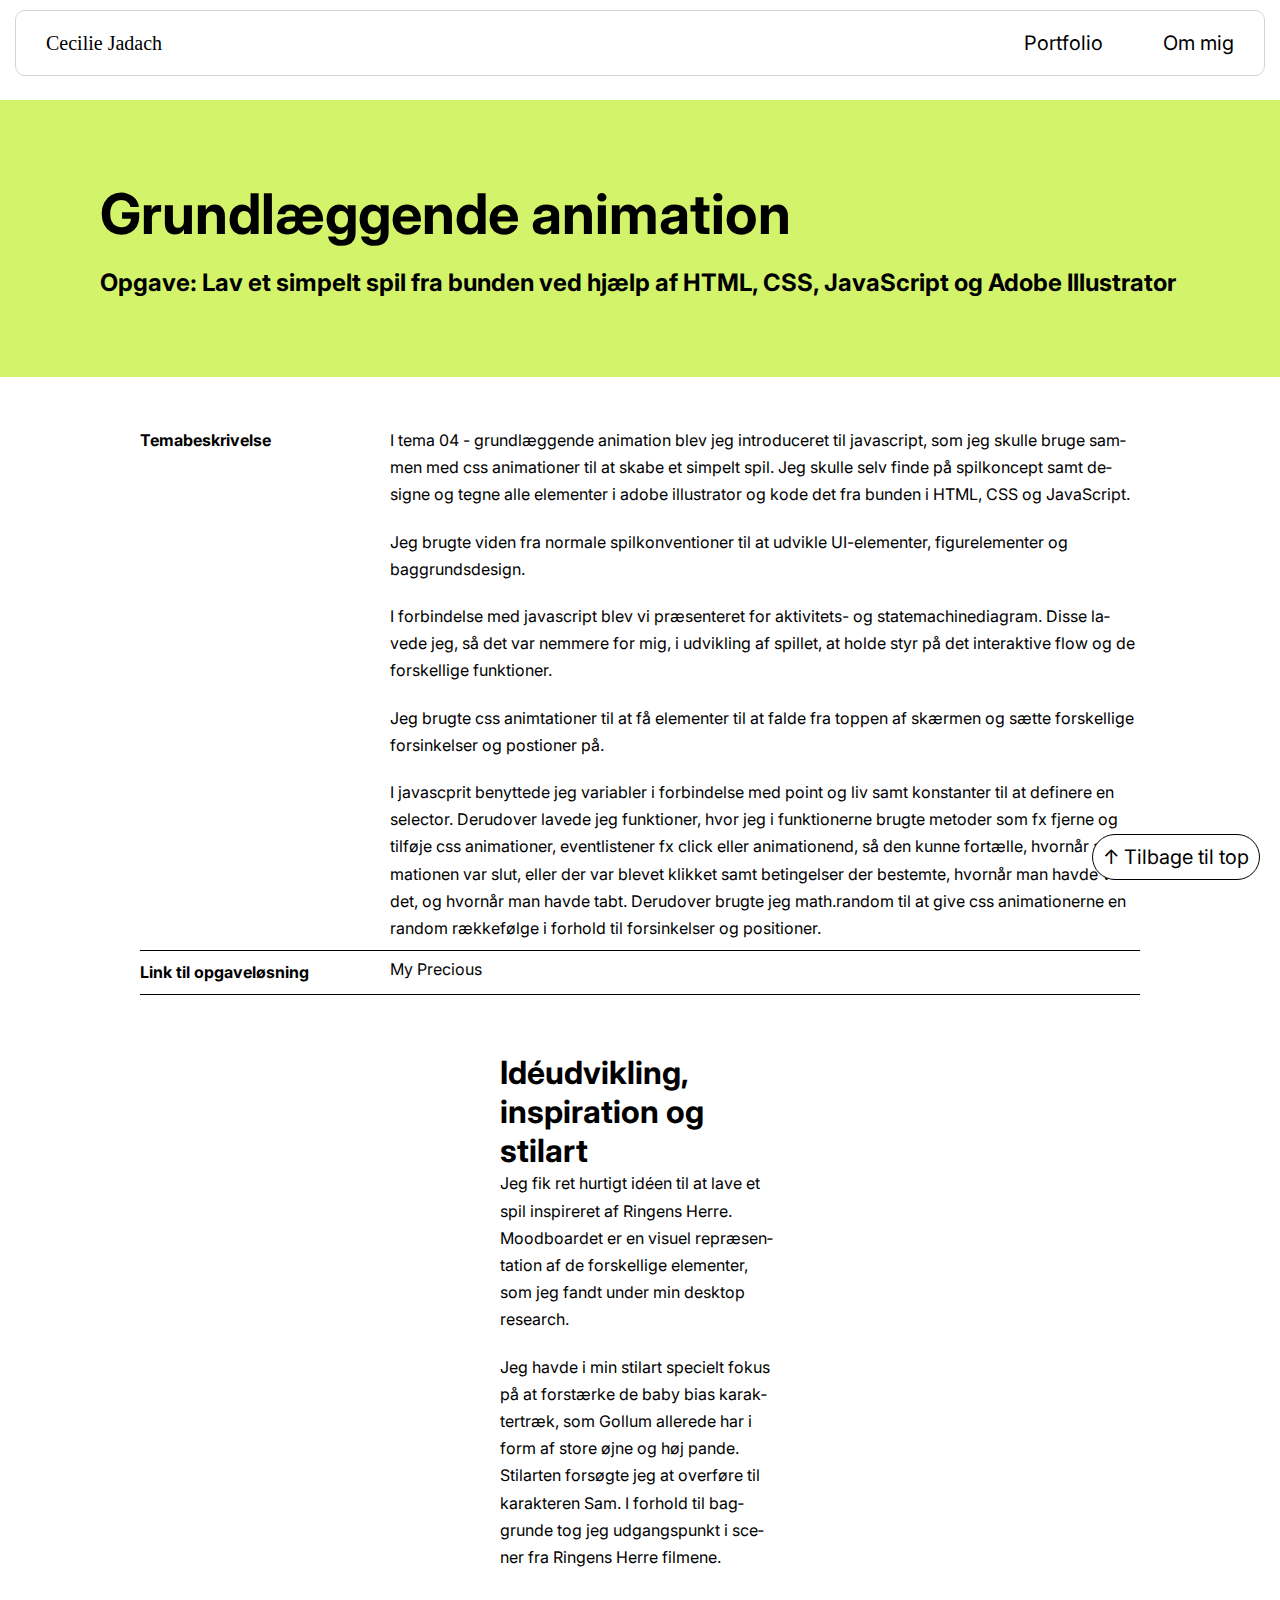
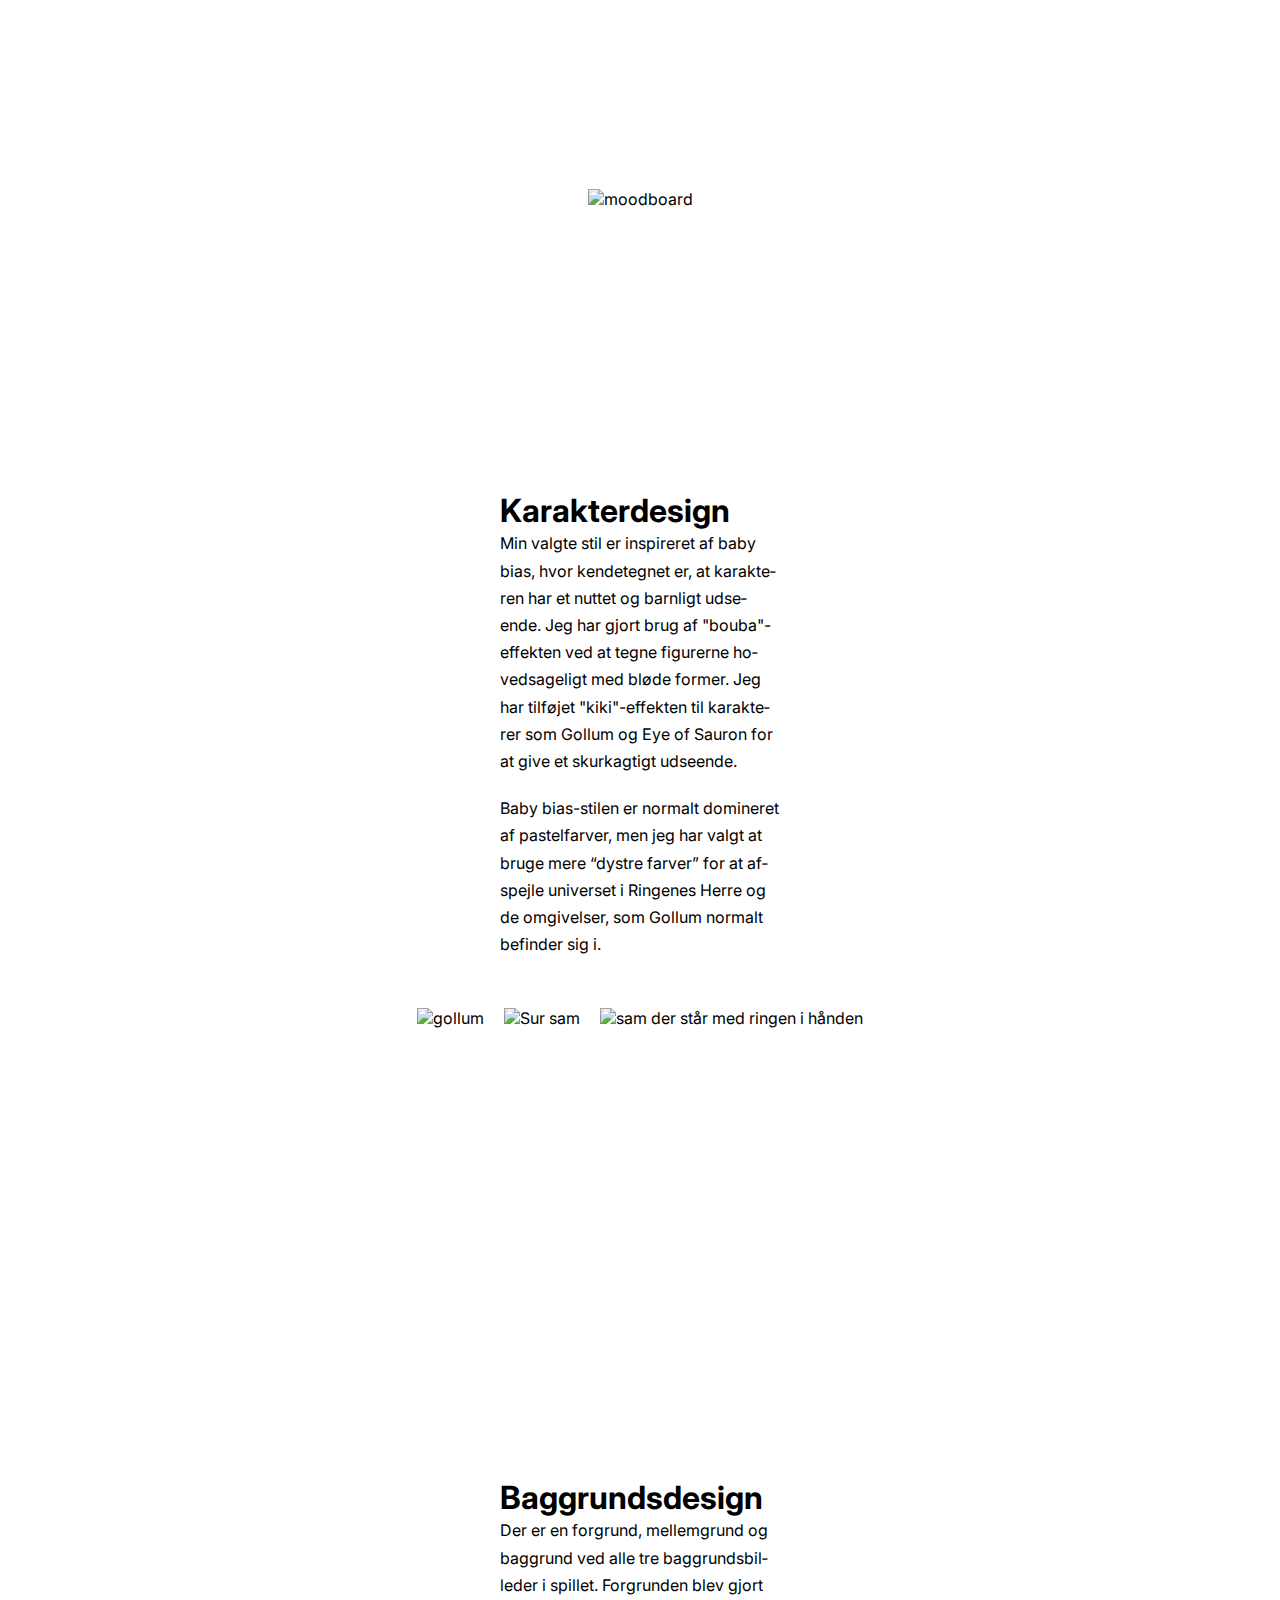
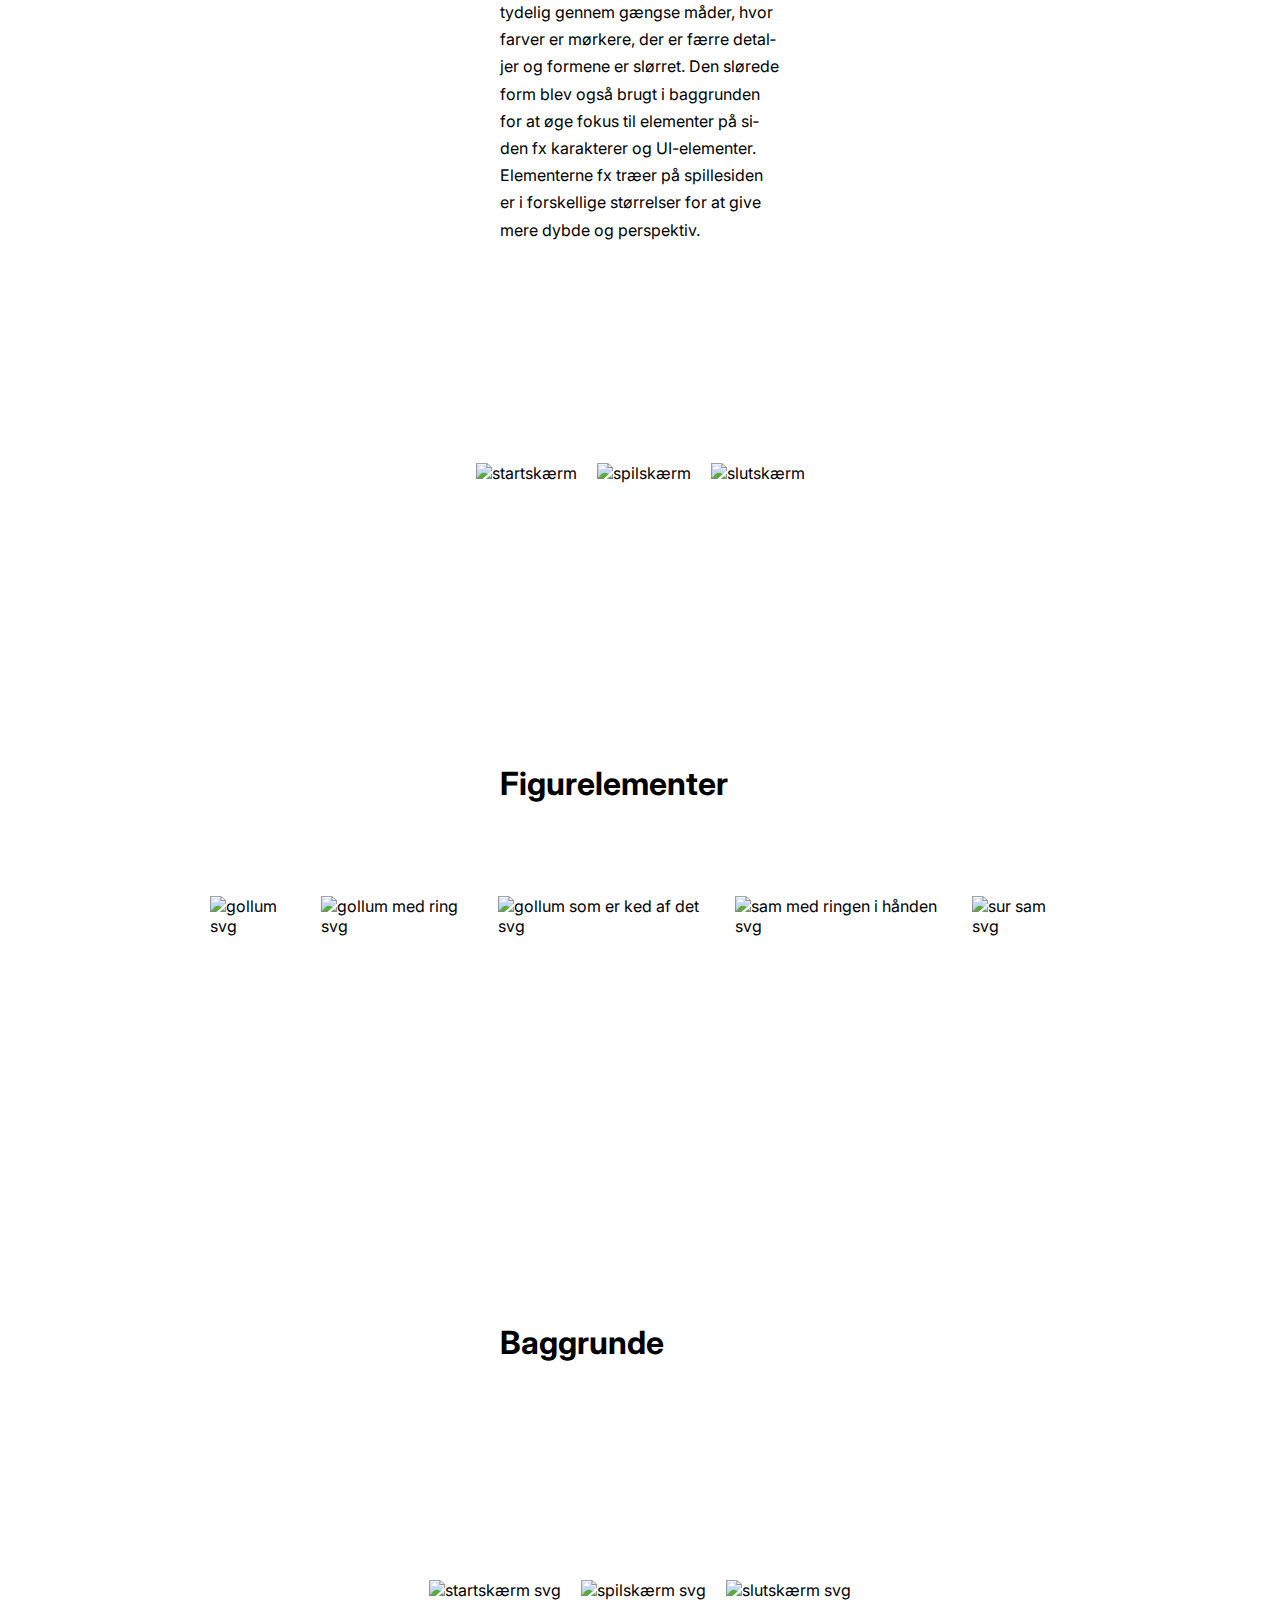
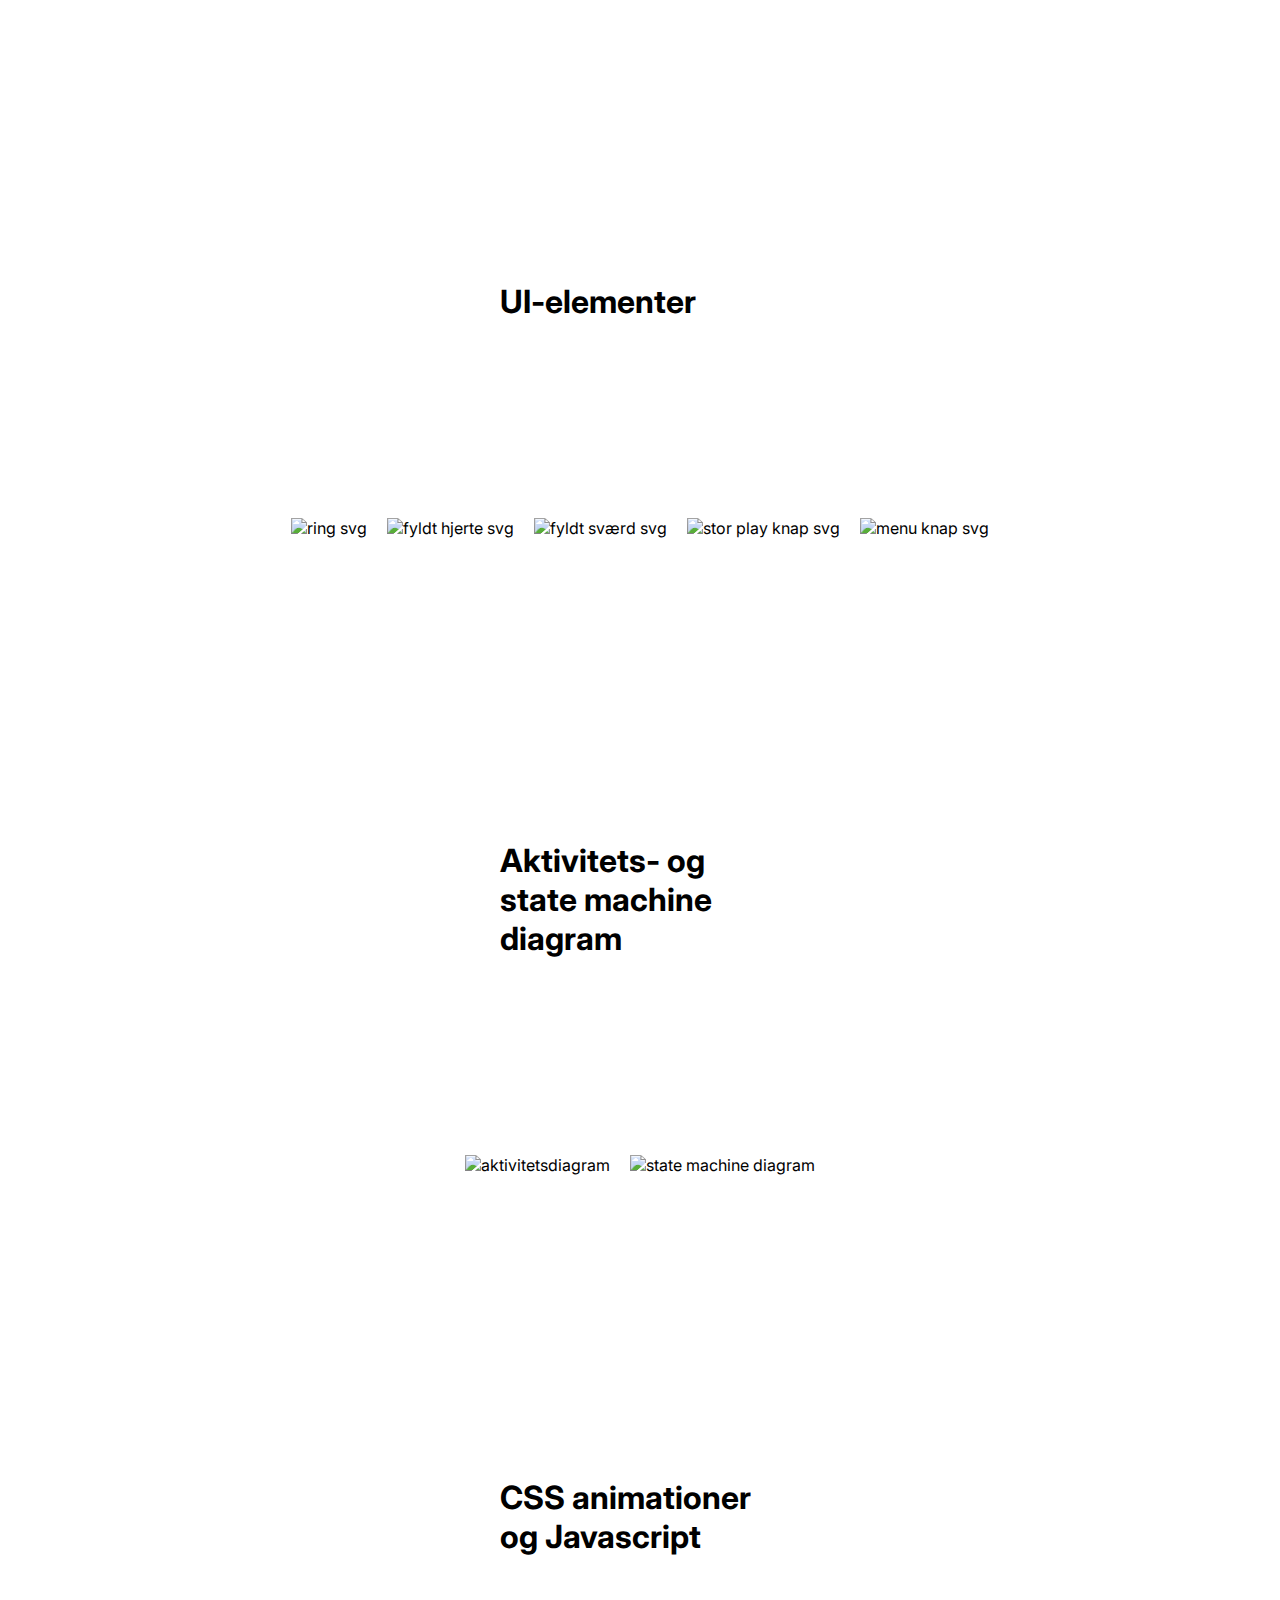
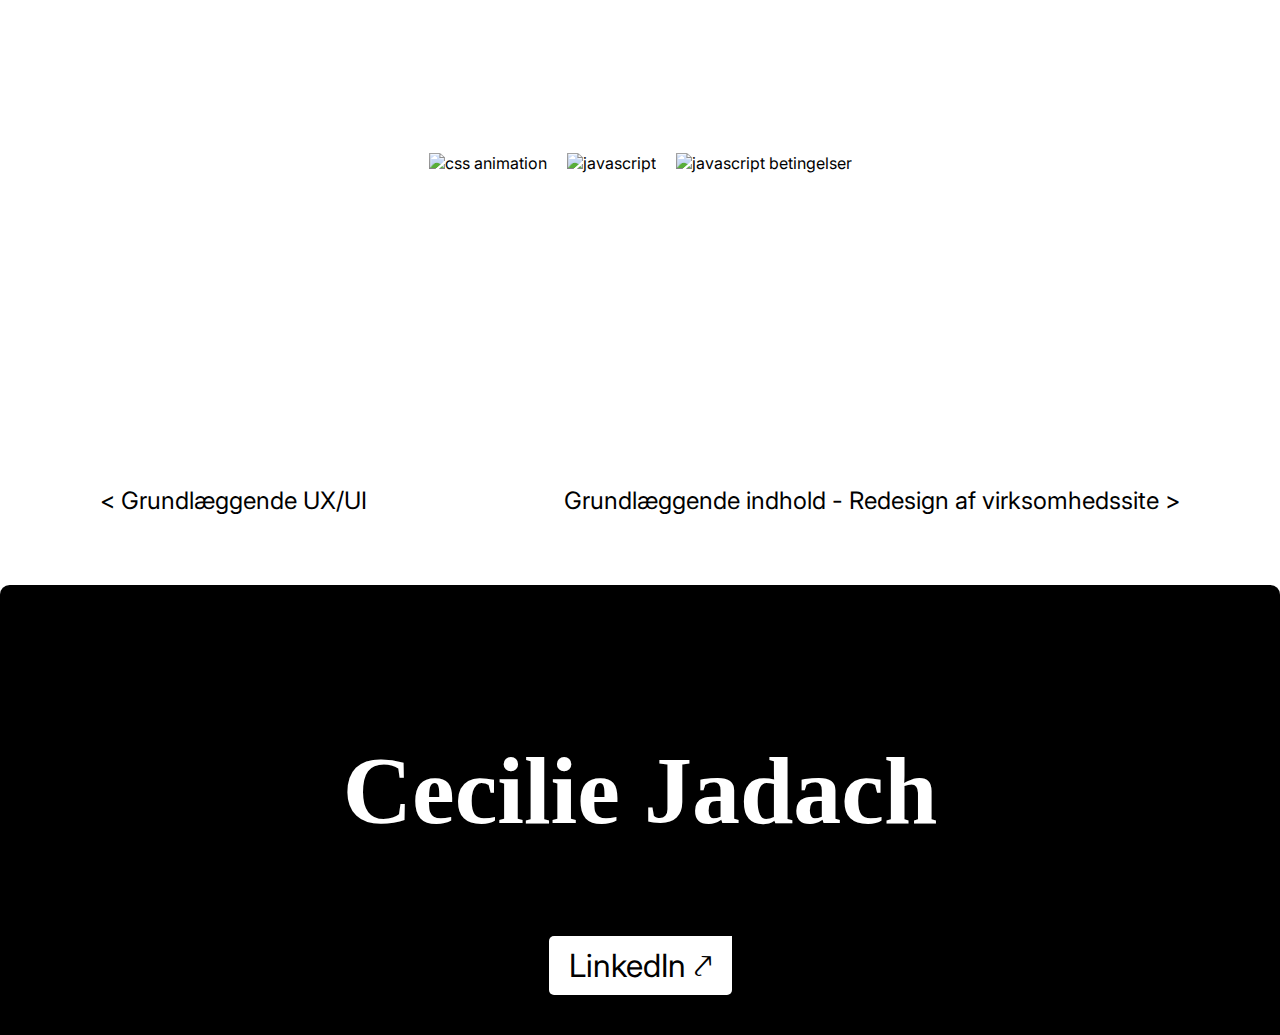
==== commit 8cf9fa31: "ændret tekst i h2" ====
--- a/grundlaeggende_animation.html
+++ b/grundlaeggende_animation.html
@@ -38,7 +38,8 @@
     <main>
         <div class="introduktion-wrapper-4" id="web">
             <h1>Grundlæggende animation</h1>
-            <h3>Projekt: My Precious</h3>
+            <h2>Opgave: Lav et simpelt spil fra bunden ved hjælp af HTML, CSS, JavaScript og Adobe Illustrator
+            </h2>
         </div>
         <div class="div_flex">
             <div class="row">
@@ -245,7 +246,7 @@
         </div>
         <div class="div_links">
             <a href="grundlaeggende_ux.html"> &lt; Grundlæggende UX/UI</a>
-            <a href="grundlaeggende_indhold_redesign.html">Grundlæggende indhold - redesign &gt;</a>
+            <a href="grundlaeggende_indhold_redesign.html">Grundlæggende indhold - Redesign af virksomhedssite &gt;</a>
         </div>
         <a href="#top" id="scrollTopBtn" title="Til toppen">&#8593; Tilbage til top</a>
     </main>
